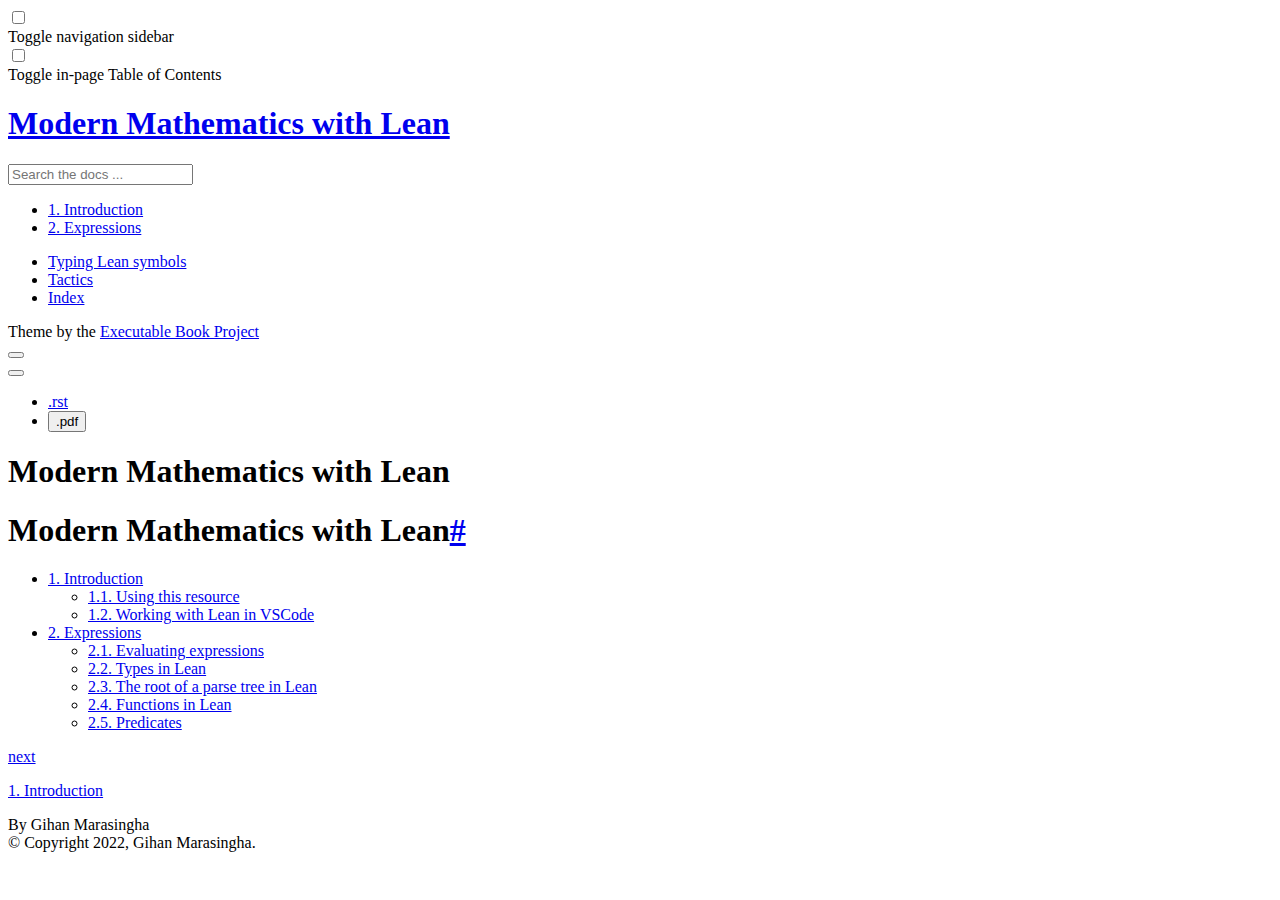
==== html/index.html @ f0a29b48 "Update Sat Dec 31 18:59:36 UTC 2022" ====
<!DOCTYPE html>

<html>
  <head>
    <meta charset="ascii" />
    <meta name="viewport" content="width=device-width, initial-scale=1.0" /><meta name="generator" content="Docutils 0.17.1: http://docutils.sourceforge.net/" />

    <title>Modern Mathematics with Lean &#8212; Modern Mathematics with Lean</title>
    
  <!-- Loaded before other Sphinx assets -->
  <link href="_static/styles/theme.css?digest=1999514e3f237ded88cf" rel="stylesheet">
<link href="_static/styles/pydata-sphinx-theme.css?digest=1999514e3f237ded88cf" rel="stylesheet">

    
  <link rel="stylesheet"
    href="_static/vendor/fontawesome/5.13.0/css/all.min.css">
  <link rel="preload" as="font" type="font/woff2" crossorigin
    href="_static/vendor/fontawesome/5.13.0/webfonts/fa-solid-900.woff2">
  <link rel="preload" as="font" type="font/woff2" crossorigin
    href="_static/vendor/fontawesome/5.13.0/webfonts/fa-brands-400.woff2">

    <link rel="stylesheet" type="text/css" href="_static/pygments.css" />
    <link rel="stylesheet" href="_static/styles/sphinx-book-theme.css?digest=5115cc725059bd94278eecd172e13a965bf8f5a9" type="text/css" />
    <link rel="stylesheet" type="text/css" href="_static/togglebutton.css" />
    <link rel="stylesheet" type="text/css" href="_static/proof.css" />
    <link rel="stylesheet" type="text/css" href="_static/css/custom.css" />
    <link rel="stylesheet" type="text/css" href="_static/css/proof.css" />
    <link rel="stylesheet" type="text/css" href="_static/design-style.4045f2051d55cab465a707391d5b2007.min.css" />
    
  <!-- Pre-loaded scripts that we'll load fully later -->
  <link rel="preload" as="script" href="_static/scripts/pydata-sphinx-theme.js?digest=1999514e3f237ded88cf">

    <script data-url_root="./" id="documentation_options" src="_static/documentation_options.js"></script>
    <script src="_static/jquery.js"></script>
    <script src="_static/underscore.js"></script>
    <script src="_static/doctools.js"></script>
    <script src="_static/proof.js"></script>
    <script>let toggleHintShow = 'Click to show';</script>
    <script>let toggleHintHide = 'Click to hide';</script>
    <script>let toggleOpenOnPrint = 'true';</script>
    <script src="_static/togglebutton.js"></script>
    <script src="_static/scripts/sphinx-book-theme.js?digest=9c920249402e914e316237a7dbc6769907cce411"></script>
    <script src="_static/design-tabs.js"></script>
    <script>var togglebuttonSelector = '.toggle, .admonition.dropdown';</script>
    <link rel="shortcut icon" href="_static/favicon.ico"/>
    <link rel="index" title="Index" href="genindex.html" />
    <link rel="search" title="Search" href="search.html" />
    <link rel="next" title="1. Introduction" href="01_Introduction.html" />
    <meta name="viewport" content="width=device-width, initial-scale=1" />
    <meta name="docsearch:language" content="None">
    

    <!-- Google Analytics -->
    
  </head>
  <body data-spy="scroll" data-target="#bd-toc-nav" data-offset="60">
<!-- Checkboxes to toggle the left sidebar -->
<input type="checkbox" class="sidebar-toggle" name="__navigation" id="__navigation" aria-label="Toggle navigation sidebar">
<label class="overlay overlay-navbar" for="__navigation">
    <div class="visually-hidden">Toggle navigation sidebar</div>
</label>
<!-- Checkboxes to toggle the in-page toc -->
<input type="checkbox" class="sidebar-toggle" name="__page-toc" id="__page-toc" aria-label="Toggle in-page Table of Contents">
<label class="overlay overlay-pagetoc" for="__page-toc">
    <div class="visually-hidden">Toggle in-page Table of Contents</div>
</label>
<!-- Headers at the top -->
<div class="announcement header-item noprint"></div>
<div class="header header-item noprint"></div>

    
    <div class="container-fluid" id="banner"></div>

    

    <div class="container-xl">
      <div class="row">
          
<!-- Sidebar -->
<div class="bd-sidebar noprint" id="site-navigation">
    <div class="bd-sidebar__content">
        <div class="bd-sidebar__top"><div class="navbar-brand-box">
    <a class="navbar-brand text-wrap" href="#">
      
      
      
      <h1 class="site-logo" id="site-title">Modern Mathematics with Lean</h1>
      
    </a>
</div><form class="bd-search d-flex align-items-center" action="search.html" method="get">
  <i class="icon fas fa-search"></i>
  <input type="search" class="form-control" name="q" id="search-input" placeholder="Search the docs ..." aria-label="Search the docs ..." autocomplete="off" >
</form><nav class="bd-links" id="bd-docs-nav" aria-label="Main">
    <div class="bd-toc-item active">
        <ul class="nav bd-sidenav">
 <li class="toctree-l1">
  <a class="reference internal" href="01_Introduction.html">
   1. Introduction
  </a>
 </li>
 <li class="toctree-l1">
  <a class="reference internal" href="02_Expressions.html">
   2. Expressions
  </a>
 </li>
</ul>
<ul class="nav bd-sidenav">
 <li class="toctree-l1">
  <a class="reference internal" href="typing_lean_symbols.html">
   Typing Lean symbols
  </a>
 </li>
 <li class="toctree-l1">
  <a class="reference internal" href="tactics.html">
   Tactics
  </a>
 </li>
 <li class="toctree-l1">
  <a class="reference internal" href="genindex.html">
   Index
  </a>
 </li>
</ul>

    </div>
</nav></div>
        <div class="bd-sidebar__bottom">
             <!-- To handle the deprecated key -->
            
            <div class="navbar_extra_footer">
            Theme by the <a href="https://ebp.jupyterbook.org">Executable Book Project</a>
            </div>
            
        </div>
    </div>
    <div id="rtd-footer-container"></div>
</div>


          


          
<!-- A tiny helper pixel to detect if we've scrolled -->
<div class="sbt-scroll-pixel-helper"></div>
<!-- Main content -->
<div class="col py-0 content-container">
    
    <div class="header-article row sticky-top noprint">
        



<div class="col py-1 d-flex header-article-main">
    <div class="header-article__left">
        
        <label for="__navigation"
  class="headerbtn"
  data-toggle="tooltip"
data-placement="right"
title="Toggle navigation"
>
  

<span class="headerbtn__icon-container">
  <i class="fas fa-bars"></i>
  </span>

</label>

        
    </div>
    <div class="header-article__right">
<button onclick="toggleFullScreen()"
  class="headerbtn"
  data-toggle="tooltip"
data-placement="bottom"
title="Fullscreen mode"
>
  

<span class="headerbtn__icon-container">
  <i class="fas fa-expand"></i>
  </span>

</button>

<div class="menu-dropdown menu-dropdown-download-buttons">
  <button class="headerbtn menu-dropdown__trigger"
      aria-label="Download this page">
      <i class="fas fa-download"></i>
  </button>
  <div class="menu-dropdown__content">
    <ul>
      <li>
        <a href="_sources/index.rst.txt"
   class="headerbtn"
   data-toggle="tooltip"
data-placement="left"
title="Download source file"
>
  

<span class="headerbtn__icon-container">
  <i class="fas fa-file"></i>
  </span>
<span class="headerbtn__text-container">.rst</span>
</a>

      </li>
      
      <li>
        
<button onclick="printPdf(this)"
  class="headerbtn"
  data-toggle="tooltip"
data-placement="left"
title="Print to PDF"
>
  

<span class="headerbtn__icon-container">
  <i class="fas fa-file-pdf"></i>
  </span>
<span class="headerbtn__text-container">.pdf</span>
</button>

      </li>
      
    </ul>
  </div>
</div>

    </div>
</div>

<!-- Table of contents -->
<div class="col-md-3 bd-toc show noprint">
</div>
    </div>
    <div class="article row">
        <div class="col pl-md-3 pl-lg-5 content-container">
            <!-- Table of contents that is only displayed when printing the page -->
            <div id="jb-print-docs-body" class="onlyprint">
                <h1>Modern Mathematics with Lean</h1>
                <!-- Table of contents -->
                <div id="print-main-content">
                    <div id="jb-print-toc">
                        
                    </div>
                </div>
            </div>
            <main id="main-content" role="main">
                
              <div>
                
  <section id="modern-mathematics-with-lean">
<h1>Modern Mathematics with Lean<a class="headerlink" href="#modern-mathematics-with-lean" title="Permalink to this headline">#</a></h1>
<div class="toctree-wrapper compound">
<ul>
<li class="toctree-l1"><a class="reference internal" href="01_Introduction.html">1. Introduction</a><ul>
<li class="toctree-l2"><a class="reference internal" href="01_Introduction.html#using-this-resource">1.1. Using this resource</a></li>
<li class="toctree-l2"><a class="reference internal" href="01_Introduction.html#working-with-lean-in-vscode">1.2. Working with Lean in VSCode</a></li>
</ul>
</li>
<li class="toctree-l1"><a class="reference internal" href="02_Expressions.html">2. Expressions</a><ul>
<li class="toctree-l2"><a class="reference internal" href="02_Expressions.html#evaluating-expressions">2.1. Evaluating expressions</a></li>
<li class="toctree-l2"><a class="reference internal" href="02_Expressions.html#types-in-lean">2.2. Types in Lean</a></li>
<li class="toctree-l2"><a class="reference internal" href="02_Expressions.html#the-root-of-a-parse-tree-in-lean">2.3. The root of a parse tree in Lean</a></li>
<li class="toctree-l2"><a class="reference internal" href="02_Expressions.html#functions-in-lean">2.4. Functions in Lean</a></li>
<li class="toctree-l2"><a class="reference internal" href="02_Expressions.html#predicates">2.5. Predicates</a></li>
</ul>
</li>
</ul>
</div>
<div class="toctree-wrapper compound">
</div>
</section>


              </div>
              
            </main>
            <footer class="footer-article noprint">
                
    <!-- Previous / next buttons -->
<div class='prev-next-area'>
    <a class='right-next' id="next-link" href="01_Introduction.html" title="next page">
    <div class="prev-next-info">
        <p class="prev-next-subtitle">next</p>
        <p class="prev-next-title"><span class="section-number">1. </span>Introduction</p>
    </div>
    <i class="fas fa-angle-right"></i>
    </a>
</div>
            </footer>
        </div>
    </div>
    <div class="footer-content row">
        <footer class="col footer"><p>
  
    By Gihan Marasingha<br/>
  
      &copy; Copyright 2022, Gihan Marasingha.<br/>
</p>
        </footer>
    </div>
    
</div>


      </div>
    </div>
  
  <!-- Scripts loaded after <body> so the DOM is not blocked -->
  <script src="_static/scripts/pydata-sphinx-theme.js?digest=1999514e3f237ded88cf"></script>


  </body>
</html>
---- html/_static/pygments.css ----
pre { line-height: 125%; }
td.linenos .normal { color: inherit; background-color: transparent; padding-left: 5px; padding-right: 5px; }
span.linenos { color: inherit; background-color: transparent; padding-left: 5px; padding-right: 5px; }
td.linenos .special { color: #000000; background-color: #ffffc0; padding-left: 5px; padding-right: 5px; }
span.linenos.special { color: #000000; background-color: #ffffc0; padding-left: 5px; padding-right: 5px; }
.highlight .hll { background-color: #ffffcc }
.highlight { background: #f8f8f8; }
.highlight .c { color: #3D7B7B; font-style: italic } /* Comment */
.highlight .err { border: 1px solid #FF0000 } /* Error */
.highlight .k { color: #008000; font-weight: bold } /* Keyword */
.highlight .o { color: #666666 } /* Operator */
.highlight .ch { color: #3D7B7B; font-style: italic } /* Comment.Hashbang */
.highlight .cm { color: #3D7B7B; font-style: italic } /* Comment.Multiline */
.highlight .cp { color: #9C6500 } /* Comment.Preproc */
.highlight .cpf { color: #3D7B7B; font-style: italic } /* Comment.PreprocFile */
.highlight .c1 { color: #3D7B7B; font-style: italic } /* Comment.Single */
.highlight .cs { color: #3D7B7B; font-style: italic } /* Comment.Special */
.highlight .gd { color: #A00000 } /* Generic.Deleted */
.highlight .ge { font-style: italic } /* Generic.Emph */
.highlight .gr { color: #E40000 } /* Generic.Error */
.highlight .gh { color: #000080; font-weight: bold } /* Generic.Heading */
.highlight .gi { color: #008400 } /* Generic.Inserted */
.highlight .go { color: #717171 } /* Generic.Output */
.highlight .gp { color: #000080; font-weight: bold } /* Generic.Prompt */
.highlight .gs { font-weight: bold } /* Generic.Strong */
.highlight .gu { color: #800080; font-weight: bold } /* Generic.Subheading */
.highlight .gt { color: #0044DD } /* Generic.Traceback */
.highlight .kc { color: #008000; font-weight: bold } /* Keyword.Constant */
.highlight .kd { color: #008000; font-weight: bold } /* Keyword.Declaration */
.highlight .kn { color: #008000; font-weight: bold } /* Keyword.Namespace */
.highlight .kp { color: #008000 } /* Keyword.Pseudo */
.highlight .kr { color: #008000; font-weight: bold } /* Keyword.Reserved */
.highlight .kt { color: #B00040 } /* Keyword.Type */
.highlight .m { color: #666666 } /* Literal.Number */
.highlight .s { color: #BA2121 } /* Literal.String */
.highlight .na { color: #687822 } /* Name.Attribute */
.highlight .nb { color: #008000 } /* Name.Builtin */
.highlight .nc { color: #0000FF; font-weight: bold } /* Name.Class */
.highlight .no { color: #880000 } /* Name.Constant */
.highlight .nd { color: #AA22FF } /* Name.Decorator */
.highlight .ni { color: #717171; font-weight: bold } /* Name.Entity */
.highlight .ne { color: #CB3F38; font-weight: bold } /* Name.Exception */
.highlight .nf { color: #0000FF } /* Name.Function */
.highlight .nl { color: #767600 } /* Name.Label */
.highlight .nn { color: #0000FF; font-weight: bold } /* Name.Namespace */
.highlight .nt { color: #008000; font-weight: bold } /* Name.Tag */
.highlight .nv { color: #19177C } /* Name.Variable */
.highlight .ow { color: #AA22FF; font-weight: bold } /* Operator.Word */
.highlight .w { color: #bbbbbb } /* Text.Whitespace */
.highlight .mb { color: #666666 } /* Literal.Number.Bin */
.highlight .mf { color: #666666 } /* Literal.Number.Float */
.highlight .mh { color: #666666 } /* Literal.Number.Hex */
.highlight .mi { color: #666666 } /* Literal.Number.Integer */
.highlight .mo { color: #666666 } /* Literal.Number.Oct */
.highlight .sa { color: #BA2121 } /* Literal.String.Affix */
.highlight .sb { color: #BA2121 } /* Literal.String.Backtick */
.highlight .sc { color: #BA2121 } /* Literal.String.Char */
.highlight .dl { color: #BA2121 } /* Literal.String.Delimiter */
.highlight .sd { color: #BA2121; font-style: italic } /* Literal.String.Doc */
.highlight .s2 { color: #BA2121 } /* Literal.String.Double */
.highlight .se { color: #AA5D1F; font-weight: bold } /* Literal.String.Escape */
.highlight .sh { color: #BA2121 } /* Literal.String.Heredoc */
.highlight .si { color: #A45A77; font-weight: bold } /* Literal.String.Interpol */
.highlight .sx { color: #008000 } /* Literal.String.Other */
.highlight .sr { color: #A45A77 } /* Literal.String.Regex */
.highlight .s1 { color: #BA2121 } /* Literal.String.Single */
.highlight .ss { color: #19177C } /* Literal.String.Symbol */
.highlight .bp { color: #008000 } /* Name.Builtin.Pseudo */
.highlight .fm { color: #0000FF } /* Name.Function.Magic */
.highlight .vc { color: #19177C } /* Name.Variable.Class */
.highlight .vg { color: #19177C } /* Name.Variable.Global */
.highlight .vi { color: #19177C } /* Name.Variable.Instance */
.highlight .vm { color: #19177C } /* Name.Variable.Magic */
.highlight .il { color: #666666 } /* Literal.Number.Integer.Long */
---- html/_static/css/proof.css ----
.proof {
    margin-top: 1em;
    margin-bottom: 1em;
  }
  
  /* Titles */
  .proof .proof-title {
    background-color: #9fb1b4;
    border: 1px solid #86989b;
    border-top-left-radius: 5px;
    border-top-right-radius: 5px;
    color: white;
    padding: 0.5em;
    }
  
  /* Content */
  .proof-content {
    border: 1px solid #9fb1b4;
    background-color: #F5F7F9;
    border-bottom-left-radius: 5px;
    border-bottom-right-radius: 5px;
    padding: 1em;
  }

  .proof-content > :last-child {
    margin-bottom: 0px;
  }
  
  /* Toggle proof */
  .proof-type-proof > .proof-title {
      display: block;
      clear: both;
  }


  
  /*
  .proof-type-proof > .proof-title:after {
      content: " â–¼";
  }
  
  .proof-type-proof > .proof-title.open:after {
      content: " â–²";
  } */
---- html/_static/design-style.4045f2051d55cab465a707391d5b2007.min.css ----
.sd-bg-primary{background-color:var(--sd-color-primary) !important}.sd-bg-text-primary{color:var(--sd-color-primary-text) !important}button.sd-bg-primary:focus,button.sd-bg-primary:hover{background-color:var(--sd-color-primary-highlight) !important}a.sd-bg-primary:focus,a.sd-bg-primary:hover{background-color:var(--sd-color-primary-highlight) !important}.sd-bg-secondary{background-color:var(--sd-color-secondary) !important}.sd-bg-text-secondary{color:var(--sd-color-secondary-text) !important}button.sd-bg-secondary:focus,button.sd-bg-secondary:hover{background-color:var(--sd-color-secondary-highlight) !important}a.sd-bg-secondary:focus,a.sd-bg-secondary:hover{background-color:var(--sd-color-secondary-highlight) !important}.sd-bg-success{background-color:var(--sd-color-success) !important}.sd-bg-text-success{color:var(--sd-color-success-text) !important}button.sd-bg-success:focus,button.sd-bg-success:hover{background-color:var(--sd-color-success-highlight) !important}a.sd-bg-success:focus,a.sd-bg-success:hover{background-color:var(--sd-color-success-highlight) !important}.sd-bg-info{background-color:var(--sd-color-info) !important}.sd-bg-text-info{color:var(--sd-color-info-text) !important}button.sd-bg-info:focus,button.sd-bg-info:hover{background-color:var(--sd-color-info-highlight) !important}a.sd-bg-info:focus,a.sd-bg-info:hover{background-color:var(--sd-color-info-highlight) !important}.sd-bg-warning{background-color:var(--sd-color-warning) !important}.sd-bg-text-warning{color:var(--sd-color-warning-text) !important}button.sd-bg-warning:focus,button.sd-bg-warning:hover{background-color:var(--sd-color-warning-highlight) !important}a.sd-bg-warning:focus,a.sd-bg-warning:hover{background-color:var(--sd-color-warning-highlight) !important}.sd-bg-danger{background-color:var(--sd-color-danger) !important}.sd-bg-text-danger{color:var(--sd-color-danger-text) !important}button.sd-bg-danger:focus,button.sd-bg-danger:hover{background-color:var(--sd-color-danger-highlight) !important}a.sd-bg-danger:focus,a.sd-bg-danger:hover{background-color:var(--sd-color-danger-highlight) !important}.sd-bg-light{background-color:var(--sd-color-light) !important}.sd-bg-text-light{color:var(--sd-color-light-text) !important}button.sd-bg-light:focus,button.sd-bg-light:hover{background-color:var(--sd-color-light-highlight) !important}a.sd-bg-light:focus,a.sd-bg-light:hover{background-color:var(--sd-color-light-highlight) !important}.sd-bg-muted{background-color:var(--sd-color-muted) !important}.sd-bg-text-muted{color:var(--sd-color-muted-text) !important}button.sd-bg-muted:focus,button.sd-bg-muted:hover{background-color:var(--sd-color-muted-highlight) !important}a.sd-bg-muted:focus,a.sd-bg-muted:hover{background-color:var(--sd-color-muted-highlight) !important}.sd-bg-dark{background-color:var(--sd-color-dark) !important}.sd-bg-text-dark{color:var(--sd-color-dark-text) !important}button.sd-bg-dark:focus,button.sd-bg-dark:hover{background-color:var(--sd-color-dark-highlight) !important}a.sd-bg-dark:focus,a.sd-bg-dark:hover{background-color:var(--sd-color-dark-highlight) !important}.sd-bg-black{background-color:var(--sd-color-black) !important}.sd-bg-text-black{color:var(--sd-color-black-text) !important}button.sd-bg-black:focus,button.sd-bg-black:hover{background-color:var(--sd-color-black-highlight) !important}a.sd-bg-black:focus,a.sd-bg-black:hover{background-color:var(--sd-color-black-highlight) !important}.sd-bg-white{background-color:var(--sd-color-white) !important}.sd-bg-text-white{color:var(--sd-color-white-text) !important}button.sd-bg-white:focus,button.sd-bg-white:hover{background-color:var(--sd-color-white-highlight) !important}a.sd-bg-white:focus,a.sd-bg-white:hover{background-color:var(--sd-color-white-highlight) !important}.sd-text-primary,.sd-text-primary>p{color:var(--sd-color-primary) !important}a.sd-text-primary:focus,a.sd-text-primary:hover{color:var(--sd-color-primary-highlight) !important}.sd-text-secondary,.sd-text-secondary>p{color:var(--sd-color-secondary) !important}a.sd-text-secondary:focus,a.sd-text-secondary:hover{color:var(--sd-color-secondary-highlight) !important}.sd-text-success,.sd-text-success>p{color:var(--sd-color-success) !important}a.sd-text-success:focus,a.sd-text-success:hover{color:var(--sd-color-success-highlight) !important}.sd-text-info,.sd-text-info>p{color:var(--sd-color-info) !important}a.sd-text-info:focus,a.sd-text-info:hover{color:var(--sd-color-info-highlight) !important}.sd-text-warning,.sd-text-warning>p{color:var(--sd-color-warning) !important}a.sd-text-warning:focus,a.sd-text-warning:hover{color:var(--sd-color-warning-highlight) !important}.sd-text-danger,.sd-text-danger>p{color:var(--sd-color-danger) !important}a.sd-text-danger:focus,a.sd-text-danger:hover{color:var(--sd-color-danger-highlight) !important}.sd-text-light,.sd-text-light>p{color:var(--sd-color-light) !important}a.sd-text-light:focus,a.sd-text-light:hover{color:var(--sd-color-light-highlight) !important}.sd-text-muted,.sd-text-muted>p{color:var(--sd-color-muted) !important}a.sd-text-muted:focus,a.sd-text-muted:hover{color:var(--sd-color-muted-highlight) !important}.sd-text-dark,.sd-text-dark>p{color:var(--sd-color-dark) !important}a.sd-text-dark:focus,a.sd-text-dark:hover{color:var(--sd-color-dark-highlight) !important}.sd-text-black,.sd-text-black>p{color:var(--sd-color-black) !important}a.sd-text-black:focus,a.sd-text-black:hover{color:var(--sd-color-black-highlight) !important}.sd-text-white,.sd-text-white>p{color:var(--sd-color-white) !important}a.sd-text-white:focus,a.sd-text-white:hover{color:var(--sd-color-white-highlight) !important}.sd-outline-primary{border-color:var(--sd-color-primary) !important;border-style:solid !important;border-width:1px !important}a.sd-outline-primary:focus,a.sd-outline-primary:hover{border-color:var(--sd-color-primary-highlight) !important}.sd-outline-secondary{border-color:var(--sd-color-secondary) !important;border-style:solid !important;border-width:1px !important}a.sd-outline-secondary:focus,a.sd-outline-secondary:hover{border-color:var(--sd-color-secondary-highlight) !important}.sd-outline-success{border-color:var(--sd-color-success) !important;border-style:solid !important;border-width:1px !important}a.sd-outline-success:focus,a.sd-outline-success:hover{border-color:var(--sd-color-success-highlight) !important}.sd-outline-info{border-color:var(--sd-color-info) !important;border-style:solid !important;border-width:1px !important}a.sd-outline-info:focus,a.sd-outline-info:hover{border-color:var(--sd-color-info-highlight) !important}.sd-outline-warning{border-color:var(--sd-color-warning) !important;border-style:solid !important;border-width:1px !important}a.sd-outline-warning:focus,a.sd-outline-warning:hover{border-color:var(--sd-color-warning-highlight) !important}.sd-outline-danger{border-color:var(--sd-color-danger) !important;border-style:solid !important;border-width:1px !important}a.sd-outline-danger:focus,a.sd-outline-danger:hover{border-color:var(--sd-color-danger-highlight) !important}.sd-outline-light{border-color:var(--sd-color-light) !important;border-style:solid !important;border-width:1px !important}a.sd-outline-light:focus,a.sd-outline-light:hover{border-color:var(--sd-color-light-highlight) !important}.sd-outline-muted{border-color:var(--sd-color-muted) !important;border-style:solid !important;border-width:1px !important}a.sd-outline-muted:focus,a.sd-outline-muted:hover{border-color:var(--sd-color-muted-highlight) !important}.sd-outline-dark{border-color:var(--sd-color-dark) !important;border-style:solid !important;border-width:1px !important}a.sd-outline-dark:focus,a.sd-outline-dark:hover{border-color:var(--sd-color-dark-highlight) !important}.sd-outline-black{border-color:var(--sd-color-black) !important;border-style:solid !important;border-width:1px !important}a.sd-outline-black:focus,a.sd-outline-black:hover{border-color:var(--sd-color-black-highlight) !important}.sd-outline-white{border-color:var(--sd-color-white) !important;border-style:solid !important;border-width:1px !important}a.sd-outline-white:focus,a.sd-outline-white:hover{border-color:var(--sd-color-white-highlight) !important}.sd-bg-transparent{background-color:transparent !important}.sd-outline-transparent{border-color:transparent !important}.sd-text-transparent{color:transparent !important}.sd-p-0{padding:0 !important}.sd-pt-0,.sd-py-0{padding-top:0 !important}.sd-pr-0,.sd-px-0{padding-right:0 !important}.sd-pb-0,.sd-py-0{padding-bottom:0 !important}.sd-pl-0,.sd-px-0{padding-left:0 !important}.sd-p-1{padding:.25rem !important}.sd-pt-1,.sd-py-1{padding-top:.25rem !important}.sd-pr-1,.sd-px-1{padding-right:.25rem !important}.sd-pb-1,.sd-py-1{padding-bottom:.25rem !important}.sd-pl-1,.sd-px-1{padding-left:.25rem !important}.sd-p-2{padding:.5rem !important}.sd-pt-2,.sd-py-2{padding-top:.5rem !important}.sd-pr-2,.sd-px-2{padding-right:.5rem !important}.sd-pb-2,.sd-py-2{padding-bottom:.5rem !important}.sd-pl-2,.sd-px-2{padding-left:.5rem !important}.sd-p-3{padding:1rem !important}.sd-pt-3,.sd-py-3{padding-top:1rem !important}.sd-pr-3,.sd-px-3{padding-right:1rem !important}.sd-pb-3,.sd-py-3{padding-bottom:1rem !important}.sd-pl-3,.sd-px-3{padding-left:1rem !important}.sd-p-4{padding:1.5rem !important}.sd-pt-4,.sd-py-4{padding-top:1.5rem !important}.sd-pr-4,.sd-px-4{padding-right:1.5rem !important}.sd-pb-4,.sd-py-4{padding-bottom:1.5rem !important}.sd-pl-4,.sd-px-4{padding-left:1.5rem !important}.sd-p-5{padding:3rem !important}.sd-pt-5,.sd-py-5{padding-top:3rem !important}.sd-pr-5,.sd-px-5{padding-right:3rem !important}.sd-pb-5,.sd-py-5{padding-bottom:3rem !important}.sd-pl-5,.sd-px-5{padding-left:3rem !important}.sd-m-auto{margin:auto !important}.sd-mt-auto,.sd-my-auto{margin-top:auto !important}.sd-mr-auto,.sd-mx-auto{margin-right:auto !important}.sd-mb-auto,.sd-my-auto{margin-bottom:auto !important}.sd-ml-auto,.sd-mx-auto{margin-left:auto !important}.sd-m-0{margin:0 !important}.sd-mt-0,.sd-my-0{margin-top:0 !important}.sd-mr-0,.sd-mx-0{margin-right:0 !important}.sd-mb-0,.sd-my-0{margin-bottom:0 !important}.sd-ml-0,.sd-mx-0{margin-left:0 !important}.sd-m-1{margin:.25rem !important}.sd-mt-1,.sd-my-1{margin-top:.25rem !important}.sd-mr-1,.sd-mx-1{margin-right:.25rem !important}.sd-mb-1,.sd-my-1{margin-bottom:.25rem !important}.sd-ml-1,.sd-mx-1{margin-left:.25rem !important}.sd-m-2{margin:.5rem !important}.sd-mt-2,.sd-my-2{margin-top:.5rem !important}.sd-mr-2,.sd-mx-2{margin-right:.5rem !important}.sd-mb-2,.sd-my-2{margin-bottom:.5rem !important}.sd-ml-2,.sd-mx-2{margin-left:.5rem !important}.sd-m-3{margin:1rem !important}.sd-mt-3,.sd-my-3{margin-top:1rem !important}.sd-mr-3,.sd-mx-3{margin-right:1rem !important}.sd-mb-3,.sd-my-3{margin-bottom:1rem !important}.sd-ml-3,.sd-mx-3{margin-left:1rem !important}.sd-m-4{margin:1.5rem !important}.sd-mt-4,.sd-my-4{margin-top:1.5rem !important}.sd-mr-4,.sd-mx-4{margin-right:1.5rem !important}.sd-mb-4,.sd-my-4{margin-bottom:1.5rem !important}.sd-ml-4,.sd-mx-4{margin-left:1.5rem !important}.sd-m-5{margin:3rem !important}.sd-mt-5,.sd-my-5{margin-top:3rem !important}.sd-mr-5,.sd-mx-5{margin-right:3rem !important}.sd-mb-5,.sd-my-5{margin-bottom:3rem !important}.sd-ml-5,.sd-mx-5{margin-left:3rem !important}.sd-w-25{width:25% !important}.sd-w-50{width:50% !important}.sd-w-75{width:75% !important}.sd-w-100{width:100% !important}.sd-w-auto{width:auto !important}.sd-h-25{height:25% !important}.sd-h-50{height:50% !important}.sd-h-75{height:75% !important}.sd-h-100{height:100% !important}.sd-h-auto{height:auto !important}.sd-d-none{display:none !important}.sd-d-inline{display:inline !important}.sd-d-inline-block{display:inline-block !important}.sd-d-block{display:block !important}.sd-d-grid{display:grid !important}.sd-d-flex-row{display:-ms-flexbox !important;display:flex !important;flex-direction:row !important}.sd-d-flex-column{display:-ms-flexbox !important;display:flex !important;flex-direction:column !important}.sd-d-inline-flex{display:-ms-inline-flexbox !important;display:inline-flex !important}@media(min-width: 576px){.sd-d-sm-none{display:none !important}.sd-d-sm-inline{display:inline !important}.sd-d-sm-inline-block{display:inline-block !important}.sd-d-sm-block{display:block !important}.sd-d-sm-grid{display:grid !important}.sd-d-sm-flex{display:-ms-flexbox !important;display:flex !important}.sd-d-sm-inline-flex{display:-ms-inline-flexbox !important;display:inline-flex !important}}@media(min-width: 768px){.sd-d-md-none{display:none !important}.sd-d-md-inline{display:inline !important}.sd-d-md-inline-block{display:inline-block !important}.sd-d-md-block{display:block !important}.sd-d-md-grid{display:grid !important}.sd-d-md-flex{display:-ms-flexbox !important;display:flex !important}.sd-d-md-inline-flex{display:-ms-inline-flexbox !important;display:inline-flex !important}}@media(min-width: 992px){.sd-d-lg-none{display:none !important}.sd-d-lg-inline{display:inline !important}.sd-d-lg-inline-block{display:inline-block !important}.sd-d-lg-block{display:block !important}.sd-d-lg-grid{display:grid !important}.sd-d-lg-flex{display:-ms-flexbox !important;display:flex !important}.sd-d-lg-inline-flex{display:-ms-inline-flexbox !important;display:inline-flex !important}}@media(min-width: 1200px){.sd-d-xl-none{display:none !important}.sd-d-xl-inline{display:inline !important}.sd-d-xl-inline-block{display:inline-block !important}.sd-d-xl-block{display:block !important}.sd-d-xl-grid{display:grid !important}.sd-d-xl-flex{display:-ms-flexbox !important;display:flex !important}.sd-d-xl-inline-flex{display:-ms-inline-flexbox !important;display:inline-flex !important}}.sd-align-major-start{justify-content:flex-start !important}.sd-align-major-end{justify-content:flex-end !important}.sd-align-major-center{justify-content:center !important}.sd-align-major-justify{justify-content:space-between !important}.sd-align-major-spaced{justify-content:space-evenly !important}.sd-align-minor-start{align-items:flex-start !important}.sd-align-minor-end{align-items:flex-end !important}.sd-align-minor-center{align-items:center !important}.sd-align-minor-stretch{align-items:stretch !important}.sd-text-justify{text-align:justify !important}.sd-text-left{text-align:left !important}.sd-text-right{text-align:right !important}.sd-text-center{text-align:center !important}.sd-font-weight-light{font-weight:300 !important}.sd-font-weight-lighter{font-weight:lighter !important}.sd-font-weight-normal{font-weight:400 !important}.sd-font-weight-bold{font-weight:700 !important}.sd-font-weight-bolder{font-weight:bolder !important}.sd-font-italic{font-style:italic !important}.sd-text-decoration-none{text-decoration:none !important}.sd-text-lowercase{text-transform:lowercase !important}.sd-text-uppercase{text-transform:uppercase !important}.sd-text-capitalize{text-transform:capitalize !important}.sd-text-wrap{white-space:normal !important}.sd-text-nowrap{white-space:nowrap !important}.sd-text-truncate{overflow:hidden;text-overflow:ellipsis;white-space:nowrap}.sd-fs-1,.sd-fs-1>p{font-size:calc(1.375rem + 1.5vw) !important;line-height:unset !important}.sd-fs-2,.sd-fs-2>p{font-size:calc(1.325rem + 0.9vw) !important;line-height:unset !important}.sd-fs-3,.sd-fs-3>p{font-size:calc(1.3rem + 0.6vw) !important;line-height:unset !important}.sd-fs-4,.sd-fs-4>p{font-size:calc(1.275rem + 0.3vw) !important;line-height:unset !important}.sd-fs-5,.sd-fs-5>p{font-size:1.25rem !important;line-height:unset !important}.sd-fs-6,.sd-fs-6>p{font-size:1rem !important;line-height:unset !important}.sd-border-0{border:0 solid !important}.sd-border-top-0{border-top:0 solid !important}.sd-border-bottom-0{border-bottom:0 solid !important}.sd-border-right-0{border-right:0 solid !important}.sd-border-left-0{border-left:0 solid !important}.sd-border-1{border:1px solid !important}.sd-border-top-1{border-top:1px solid !important}.sd-border-bottom-1{border-bottom:1px solid !important}.sd-border-right-1{border-right:1px solid !important}.sd-border-left-1{border-left:1px solid !important}.sd-border-2{border:2px solid !important}.sd-border-top-2{border-top:2px solid !important}.sd-border-bottom-2{border-bottom:2px solid !important}.sd-border-right-2{border-right:2px solid !important}.sd-border-left-2{border-left:2px solid !important}.sd-border-3{border:3px solid !important}.sd-border-top-3{border-top:3px solid !important}.sd-border-bottom-3{border-bottom:3px solid !important}.sd-border-right-3{border-right:3px solid !important}.sd-border-left-3{border-left:3px solid !important}.sd-border-4{border:4px solid !important}.sd-border-top-4{border-top:4px solid !important}.sd-border-bottom-4{border-bottom:4px solid !important}.sd-border-right-4{border-right:4px solid !important}.sd-border-left-4{border-left:4px solid !important}.sd-border-5{border:5px solid !important}.sd-border-top-5{border-top:5px solid !important}.sd-border-bottom-5{border-bottom:5px solid !important}.sd-border-right-5{border-right:5px solid !important}.sd-border-left-5{border-left:5px solid !important}.sd-rounded-0{border-radius:0 !important}.sd-rounded-1{border-radius:.2rem !important}.sd-rounded-2{border-radius:.3rem !important}.sd-rounded-3{border-radius:.5rem !important}.sd-rounded-pill{border-radius:50rem !important}.sd-rounded-circle{border-radius:50% !important}.shadow-none{box-shadow:none !important}.sd-shadow-sm{box-shadow:0 .125rem .25rem var(--sd-color-shadow) !important}.sd-shadow-md{box-shadow:0 .5rem 1rem var(--sd-color-shadow) !important}.sd-shadow-lg{box-shadow:0 1rem 3rem var(--sd-color-shadow) !important}@keyframes sd-slide-from-left{0%{transform:translateX(-100%)}100%{transform:translateX(0)}}@keyframes sd-slide-from-right{0%{transform:translateX(200%)}100%{transform:translateX(0)}}@keyframes sd-grow100{0%{transform:scale(0);opacity:.5}100%{transform:scale(1);opacity:1}}@keyframes sd-grow50{0%{transform:scale(0.5);opacity:.5}100%{transform:scale(1);opacity:1}}@keyframes sd-grow50-rot20{0%{transform:scale(0.5) rotateZ(-20deg);opacity:.5}75%{transform:scale(1) rotateZ(5deg);opacity:1}95%{transform:scale(1) rotateZ(-1deg);opacity:1}100%{transform:scale(1) rotateZ(0);opacity:1}}.sd-animate-slide-from-left{animation:1s ease-out 0s 1 normal none running sd-slide-from-left}.sd-animate-slide-from-right{animation:1s ease-out 0s 1 normal none running sd-slide-from-right}.sd-animate-grow100{animation:1s ease-out 0s 1 normal none running sd-grow100}.sd-animate-grow50{animation:1s ease-out 0s 1 normal none running sd-grow50}.sd-animate-grow50-rot20{animation:1s ease-out 0s 1 normal none running sd-grow50-rot20}.sd-badge{display:inline-block;padding:.35em .65em;font-size:.75em;font-weight:700;line-height:1;text-align:center;white-space:nowrap;vertical-align:baseline;border-radius:.25rem}.sd-badge:empty{display:none}a.sd-badge{text-decoration:none}.sd-btn .sd-badge{position:relative;top:-1px}.sd-btn{background-color:transparent;border:1px solid transparent;border-radius:.25rem;cursor:pointer;display:inline-block;font-weight:400;font-size:1rem;line-height:1.5;padding:.375rem .75rem;text-align:center;text-decoration:none;transition:color .15s ease-in-out,background-color .15s ease-in-out,border-color .15s ease-in-out,box-shadow .15s ease-in-out;vertical-align:middle;user-select:none;-moz-user-select:none;-ms-user-select:none;-webkit-user-select:none}.sd-btn:hover{text-decoration:none}@media(prefers-reduced-motion: reduce){.sd-btn{transition:none}}.sd-btn-primary,.sd-btn-outline-primary:hover,.sd-btn-outline-primary:focus{color:var(--sd-color-primary-text) !important;background-color:var(--sd-color-primary) !important;border-color:var(--sd-color-primary) !important;border-width:1px !important;border-style:solid !important}.sd-btn-primary:hover,.sd-btn-primary:focus{color:var(--sd-color-primary-text) !important;background-color:var(--sd-color-primary-highlight) !important;border-color:var(--sd-color-primary-highlight) !important;border-width:1px !important;border-style:solid !important}.sd-btn-outline-primary{color:var(--sd-color-primary) !important;border-color:var(--sd-color-primary) !important;border-width:1px !important;border-style:solid !important}.sd-btn-secondary,.sd-btn-outline-secondary:hover,.sd-btn-outline-secondary:focus{color:var(--sd-color-secondary-text) !important;background-color:var(--sd-color-secondary) !important;border-color:var(--sd-color-secondary) !important;border-width:1px !important;border-style:solid !important}.sd-btn-secondary:hover,.sd-btn-secondary:focus{color:var(--sd-color-secondary-text) !important;background-color:var(--sd-color-secondary-highlight) !important;border-color:var(--sd-color-secondary-highlight) !important;border-width:1px !important;border-style:solid !important}.sd-btn-outline-secondary{color:var(--sd-color-secondary) !important;border-color:var(--sd-color-secondary) !important;border-width:1px !important;border-style:solid !important}.sd-btn-success,.sd-btn-outline-success:hover,.sd-btn-outline-success:focus{color:var(--sd-color-success-text) !important;background-color:var(--sd-color-success) !important;border-color:var(--sd-color-success) !important;border-width:1px !important;border-style:solid !important}.sd-btn-success:hover,.sd-btn-success:focus{color:var(--sd-color-success-text) !important;background-color:var(--sd-color-success-highlight) !important;border-color:var(--sd-color-success-highlight) !important;border-width:1px !important;border-style:solid !important}.sd-btn-outline-success{color:var(--sd-color-success) !important;border-color:var(--sd-color-success) !important;border-width:1px !important;border-style:solid !important}.sd-btn-info,.sd-btn-outline-info:hover,.sd-btn-outline-info:focus{color:var(--sd-color-info-text) !important;background-color:var(--sd-color-info) !important;border-color:var(--sd-color-info) !important;border-width:1px !important;border-style:solid !important}.sd-btn-info:hover,.sd-btn-info:focus{color:var(--sd-color-info-text) !important;background-color:var(--sd-color-info-highlight) !important;border-color:var(--sd-color-info-highlight) !important;border-width:1px !important;border-style:solid !important}.sd-btn-outline-info{color:var(--sd-color-info) !important;border-color:var(--sd-color-info) !important;border-width:1px !important;border-style:solid !important}.sd-btn-warning,.sd-btn-outline-warning:hover,.sd-btn-outline-warning:focus{color:var(--sd-color-warning-text) !important;background-color:var(--sd-color-warning) !important;border-color:var(--sd-color-warning) !important;border-width:1px !important;border-style:solid !important}.sd-btn-warning:hover,.sd-btn-warning:focus{color:var(--sd-color-warning-text) !important;background-color:var(--sd-color-warning-highlight) !important;border-color:var(--sd-color-warning-highlight) !important;border-width:1px !important;border-style:solid !important}.sd-btn-outline-warning{color:var(--sd-color-warning) !important;border-color:var(--sd-color-warning) !important;border-width:1px !important;border-style:solid !important}.sd-btn-danger,.sd-btn-outline-danger:hover,.sd-btn-outline-danger:focus{color:var(--sd-color-danger-text) !important;background-color:var(--sd-color-danger) !important;border-color:var(--sd-color-danger) !important;border-width:1px !important;border-style:solid !important}.sd-btn-danger:hover,.sd-btn-danger:focus{color:var(--sd-color-danger-text) !important;background-color:var(--sd-color-danger-highlight) !important;border-color:var(--sd-color-danger-highlight) !important;border-width:1px !important;border-style:solid !important}.sd-btn-outline-danger{color:var(--sd-color-danger) !important;border-color:var(--sd-color-danger) !important;border-width:1px !important;border-style:solid !important}.sd-btn-light,.sd-btn-outline-light:hover,.sd-btn-outline-light:focus{color:var(--sd-color-light-text) !important;background-color:var(--sd-color-light) !important;border-color:var(--sd-color-light) !important;border-width:1px !important;border-style:solid !important}.sd-btn-light:hover,.sd-btn-light:focus{color:var(--sd-color-light-text) !important;background-color:var(--sd-color-light-highlight) !important;border-color:var(--sd-color-light-highlight) !important;border-width:1px !important;border-style:solid !important}.sd-btn-outline-light{color:var(--sd-color-light) !important;border-color:var(--sd-color-light) !important;border-width:1px !important;border-style:solid !important}.sd-btn-muted,.sd-btn-outline-muted:hover,.sd-btn-outline-muted:focus{color:var(--sd-color-muted-text) !important;background-color:var(--sd-color-muted) !important;border-color:var(--sd-color-muted) !important;border-width:1px !important;border-style:solid !important}.sd-btn-muted:hover,.sd-btn-muted:focus{color:var(--sd-color-muted-text) !important;background-color:var(--sd-color-muted-highlight) !important;border-color:var(--sd-color-muted-highlight) !important;border-width:1px !important;border-style:solid !important}.sd-btn-outline-muted{color:var(--sd-color-muted) !important;border-color:var(--sd-color-muted) !important;border-width:1px !important;border-style:solid !important}.sd-btn-dark,.sd-btn-outline-dark:hover,.sd-btn-outline-dark:focus{color:var(--sd-color-dark-text) !important;background-color:var(--sd-color-dark) !important;border-color:var(--sd-color-dark) !important;border-width:1px !important;border-style:solid !important}.sd-btn-dark:hover,.sd-btn-dark:focus{color:var(--sd-color-dark-text) !important;background-color:var(--sd-color-dark-highlight) !important;border-color:var(--sd-color-dark-highlight) !important;border-width:1px !important;border-style:solid !important}.sd-btn-outline-dark{color:var(--sd-color-dark) !important;border-color:var(--sd-color-dark) !important;border-width:1px !important;border-style:solid !important}.sd-btn-black,.sd-btn-outline-black:hover,.sd-btn-outline-black:focus{color:var(--sd-color-black-text) !important;background-color:var(--sd-color-black) !important;border-color:var(--sd-color-black) !important;border-width:1px !important;border-style:solid !important}.sd-btn-black:hover,.sd-btn-black:focus{color:var(--sd-color-black-text) !important;background-color:var(--sd-color-black-highlight) !important;border-color:var(--sd-color-black-highlight) !important;border-width:1px !important;border-style:solid !important}.sd-btn-outline-black{color:var(--sd-color-black) !important;border-color:var(--sd-color-black) !important;border-width:1px !important;border-style:solid !important}.sd-btn-white,.sd-btn-outline-white:hover,.sd-btn-outline-white:focus{color:var(--sd-color-white-text) !important;background-color:var(--sd-color-white) !important;border-color:var(--sd-color-white) !important;border-width:1px !important;border-style:solid !important}.sd-btn-white:hover,.sd-btn-white:focus{color:var(--sd-color-white-text) !important;background-color:var(--sd-color-white-highlight) !important;border-color:var(--sd-color-white-highlight) !important;border-width:1px !important;border-style:solid !important}.sd-btn-outline-white{color:var(--sd-color-white) !important;border-color:var(--sd-color-white) !important;border-width:1px !important;border-style:solid !important}.sd-stretched-link::after{position:absolute;top:0;right:0;bottom:0;left:0;z-index:1;content:""}.sd-hide-link-text{font-size:0}.sd-octicon,.sd-material-icon{display:inline-block;fill:currentColor;vertical-align:middle}.sd-avatar-xs{border-radius:50%;object-fit:cover;object-position:center;width:1rem;height:1rem}.sd-avatar-sm{border-radius:50%;object-fit:cover;object-position:center;width:3rem;height:3rem}.sd-avatar-md{border-radius:50%;object-fit:cover;object-position:center;width:5rem;height:5rem}.sd-avatar-lg{border-radius:50%;object-fit:cover;object-position:center;width:7rem;height:7rem}.sd-avatar-xl{border-radius:50%;object-fit:cover;object-position:center;width:10rem;height:10rem}.sd-avatar-inherit{border-radius:50%;object-fit:cover;object-position:center;width:inherit;height:inherit}.sd-avatar-initial{border-radius:50%;object-fit:cover;object-position:center;width:initial;height:initial}.sd-card{background-clip:border-box;background-color:var(--sd-color-card-background);border:1px solid var(--sd-color-card-border);border-radius:.25rem;color:var(--sd-color-card-text);display:-ms-flexbox;display:flex;-ms-flex-direction:column;flex-direction:column;min-width:0;position:relative;word-wrap:break-word}.sd-card>hr{margin-left:0;margin-right:0}.sd-card-hover:hover{border-color:var(--sd-color-card-border-hover);transform:scale(1.01)}.sd-card-body{-ms-flex:1 1 auto;flex:1 1 auto;padding:1rem 1rem}.sd-card-title{margin-bottom:.5rem}.sd-card-subtitle{margin-top:-0.25rem;margin-bottom:0}.sd-card-text:last-child{margin-bottom:0}.sd-card-link:hover{text-decoration:none}.sd-card-link+.card-link{margin-left:1rem}.sd-card-header{padding:.5rem 1rem;margin-bottom:0;background-color:var(--sd-color-card-header);border-bottom:1px solid var(--sd-color-card-border)}.sd-card-header:first-child{border-radius:calc(0.25rem - 1px) calc(0.25rem - 1px) 0 0}.sd-card-footer{padding:.5rem 1rem;background-color:var(--sd-color-card-footer);border-top:1px solid var(--sd-color-card-border)}.sd-card-footer:last-child{border-radius:0 0 calc(0.25rem - 1px) calc(0.25rem - 1px)}.sd-card-header-tabs{margin-right:-0.5rem;margin-bottom:-0.5rem;margin-left:-0.5rem;border-bottom:0}.sd-card-header-pills{margin-right:-0.5rem;margin-left:-0.5rem}.sd-card-img-overlay{position:absolute;top:0;right:0;bottom:0;left:0;padding:1rem;border-radius:calc(0.25rem - 1px)}.sd-card-img,.sd-card-img-bottom,.sd-card-img-top{width:100%}.sd-card-img,.sd-card-img-top{border-top-left-radius:calc(0.25rem - 1px);border-top-right-radius:calc(0.25rem - 1px)}.sd-card-img,.sd-card-img-bottom{border-bottom-left-radius:calc(0.25rem - 1px);border-bottom-right-radius:calc(0.25rem - 1px)}.sd-cards-carousel{width:100%;display:flex;flex-wrap:nowrap;-ms-flex-direction:row;flex-direction:row;overflow-x:hidden;scroll-snap-type:x mandatory}.sd-cards-carousel.sd-show-scrollbar{overflow-x:auto}.sd-cards-carousel:hover,.sd-cards-carousel:focus{overflow-x:auto}.sd-cards-carousel>.sd-card{flex-shrink:0;scroll-snap-align:start}.sd-cards-carousel>.sd-card:not(:last-child){margin-right:3px}.sd-card-cols-1>.sd-card{width:90%}.sd-card-cols-2>.sd-card{width:45%}.sd-card-cols-3>.sd-card{width:30%}.sd-card-cols-4>.sd-card{width:22.5%}.sd-card-cols-5>.sd-card{width:18%}.sd-card-cols-6>.sd-card{width:15%}.sd-card-cols-7>.sd-card{width:12.8571428571%}.sd-card-cols-8>.sd-card{width:11.25%}.sd-card-cols-9>.sd-card{width:10%}.sd-card-cols-10>.sd-card{width:9%}.sd-card-cols-11>.sd-card{width:8.1818181818%}.sd-card-cols-12>.sd-card{width:7.5%}.sd-container,.sd-container-fluid,.sd-container-lg,.sd-container-md,.sd-container-sm,.sd-container-xl{margin-left:auto;margin-right:auto;padding-left:var(--sd-gutter-x, 0.75rem);padding-right:var(--sd-gutter-x, 0.75rem);width:100%}@media(min-width: 576px){.sd-container-sm,.sd-container{max-width:540px}}@media(min-width: 768px){.sd-container-md,.sd-container-sm,.sd-container{max-width:720px}}@media(min-width: 992px){.sd-container-lg,.sd-container-md,.sd-container-sm,.sd-container{max-width:960px}}@media(min-width: 1200px){.sd-container-xl,.sd-container-lg,.sd-container-md,.sd-container-sm,.sd-container{max-width:1140px}}.sd-row{--sd-gutter-x: 1.5rem;--sd-gutter-y: 0;display:-ms-flexbox;display:flex;-ms-flex-wrap:wrap;flex-wrap:wrap;margin-top:calc(var(--sd-gutter-y) * -1);margin-right:calc(var(--sd-gutter-x) * -0.5);margin-left:calc(var(--sd-gutter-x) * -0.5)}.sd-row>*{box-sizing:border-box;flex-shrink:0;width:100%;max-width:100%;padding-right:calc(var(--sd-gutter-x) * 0.5);padding-left:calc(var(--sd-gutter-x) * 0.5);margin-top:var(--sd-gutter-y)}.sd-col{flex:1 0 0%;-ms-flex:1 0 0%}.sd-row-cols-auto>*{flex:0 0 auto;width:auto}.sd-row-cols-1>*{flex:0 0 auto;-ms-flex:0 0 auto;width:100%}.sd-row-cols-2>*{flex:0 0 auto;-ms-flex:0 0 auto;width:50%}.sd-row-cols-3>*{flex:0 0 auto;-ms-flex:0 0 auto;width:33.3333333333%}.sd-row-cols-4>*{flex:0 0 auto;-ms-flex:0 0 auto;width:25%}.sd-row-cols-5>*{flex:0 0 auto;-ms-flex:0 0 auto;width:20%}.sd-row-cols-6>*{flex:0 0 auto;-ms-flex:0 0 auto;width:16.6666666667%}.sd-row-cols-7>*{flex:0 0 auto;-ms-flex:0 0 auto;width:14.2857142857%}.sd-row-cols-8>*{flex:0 0 auto;-ms-flex:0 0 auto;width:12.5%}.sd-row-cols-9>*{flex:0 0 auto;-ms-flex:0 0 auto;width:11.1111111111%}.sd-row-cols-10>*{flex:0 0 auto;-ms-flex:0 0 auto;width:10%}.sd-row-cols-11>*{flex:0 0 auto;-ms-flex:0 0 auto;width:9.0909090909%}.sd-row-cols-12>*{flex:0 0 auto;-ms-flex:0 0 auto;width:8.3333333333%}@media(min-width: 576px){.sd-col-sm{flex:1 0 0%;-ms-flex:1 0 0%}.sd-row-cols-sm-auto{flex:1 0 auto;-ms-flex:1 0 auto;width:100%}.sd-row-cols-sm-1>*{flex:0 0 auto;-ms-flex:0 0 auto;width:100%}.sd-row-cols-sm-2>*{flex:0 0 auto;-ms-flex:0 0 auto;width:50%}.sd-row-cols-sm-3>*{flex:0 0 auto;-ms-flex:0 0 auto;width:33.3333333333%}.sd-row-cols-sm-4>*{flex:0 0 auto;-ms-flex:0 0 auto;width:25%}.sd-row-cols-sm-5>*{flex:0 0 auto;-ms-flex:0 0 auto;width:20%}.sd-row-cols-sm-6>*{flex:0 0 auto;-ms-flex:0 0 auto;width:16.6666666667%}.sd-row-cols-sm-7>*{flex:0 0 auto;-ms-flex:0 0 auto;width:14.2857142857%}.sd-row-cols-sm-8>*{flex:0 0 auto;-ms-flex:0 0 auto;width:12.5%}.sd-row-cols-sm-9>*{flex:0 0 auto;-ms-flex:0 0 auto;width:11.1111111111%}.sd-row-cols-sm-10>*{flex:0 0 auto;-ms-flex:0 0 auto;width:10%}.sd-row-cols-sm-11>*{flex:0 0 auto;-ms-flex:0 0 auto;width:9.0909090909%}.sd-row-cols-sm-12>*{flex:0 0 auto;-ms-flex:0 0 auto;width:8.3333333333%}}@media(min-width: 768px){.sd-col-md{flex:1 0 0%;-ms-flex:1 0 0%}.sd-row-cols-md-auto{flex:1 0 auto;-ms-flex:1 0 auto;width:100%}.sd-row-cols-md-1>*{flex:0 0 auto;-ms-flex:0 0 auto;width:100%}.sd-row-cols-md-2>*{flex:0 0 auto;-ms-flex:0 0 auto;width:50%}.sd-row-cols-md-3>*{flex:0 0 auto;-ms-flex:0 0 auto;width:33.3333333333%}.sd-row-cols-md-4>*{flex:0 0 auto;-ms-flex:0 0 auto;width:25%}.sd-row-cols-md-5>*{flex:0 0 auto;-ms-flex:0 0 auto;width:20%}.sd-row-cols-md-6>*{flex:0 0 auto;-ms-flex:0 0 auto;width:16.6666666667%}.sd-row-cols-md-7>*{flex:0 0 auto;-ms-flex:0 0 auto;width:14.2857142857%}.sd-row-cols-md-8>*{flex:0 0 auto;-ms-flex:0 0 auto;width:12.5%}.sd-row-cols-md-9>*{flex:0 0 auto;-ms-flex:0 0 auto;width:11.1111111111%}.sd-row-cols-md-10>*{flex:0 0 auto;-ms-flex:0 0 auto;width:10%}.sd-row-cols-md-11>*{flex:0 0 auto;-ms-flex:0 0 auto;width:9.0909090909%}.sd-row-cols-md-12>*{flex:0 0 auto;-ms-flex:0 0 auto;width:8.3333333333%}}@media(min-width: 992px){.sd-col-lg{flex:1 0 0%;-ms-flex:1 0 0%}.sd-row-cols-lg-auto{flex:1 0 auto;-ms-flex:1 0 auto;width:100%}.sd-row-cols-lg-1>*{flex:0 0 auto;-ms-flex:0 0 auto;width:100%}.sd-row-cols-lg-2>*{flex:0 0 auto;-ms-flex:0 0 auto;width:50%}.sd-row-cols-lg-3>*{flex:0 0 auto;-ms-flex:0 0 auto;width:33.3333333333%}.sd-row-cols-lg-4>*{flex:0 0 auto;-ms-flex:0 0 auto;width:25%}.sd-row-cols-lg-5>*{flex:0 0 auto;-ms-flex:0 0 auto;width:20%}.sd-row-cols-lg-6>*{flex:0 0 auto;-ms-flex:0 0 auto;width:16.6666666667%}.sd-row-cols-lg-7>*{flex:0 0 auto;-ms-flex:0 0 auto;width:14.2857142857%}.sd-row-cols-lg-8>*{flex:0 0 auto;-ms-flex:0 0 auto;width:12.5%}.sd-row-cols-lg-9>*{flex:0 0 auto;-ms-flex:0 0 auto;width:11.1111111111%}.sd-row-cols-lg-10>*{flex:0 0 auto;-ms-flex:0 0 auto;width:10%}.sd-row-cols-lg-11>*{flex:0 0 auto;-ms-flex:0 0 auto;width:9.0909090909%}.sd-row-cols-lg-12>*{flex:0 0 auto;-ms-flex:0 0 auto;width:8.3333333333%}}@media(min-width: 1200px){.sd-col-xl{flex:1 0 0%;-ms-flex:1 0 0%}.sd-row-cols-xl-auto{flex:1 0 auto;-ms-flex:1 0 auto;width:100%}.sd-row-cols-xl-1>*{flex:0 0 auto;-ms-flex:0 0 auto;width:100%}.sd-row-cols-xl-2>*{flex:0 0 auto;-ms-flex:0 0 auto;width:50%}.sd-row-cols-xl-3>*{flex:0 0 auto;-ms-flex:0 0 auto;width:33.3333333333%}.sd-row-cols-xl-4>*{flex:0 0 auto;-ms-flex:0 0 auto;width:25%}.sd-row-cols-xl-5>*{flex:0 0 auto;-ms-flex:0 0 auto;width:20%}.sd-row-cols-xl-6>*{flex:0 0 auto;-ms-flex:0 0 auto;width:16.6666666667%}.sd-row-cols-xl-7>*{flex:0 0 auto;-ms-flex:0 0 auto;width:14.2857142857%}.sd-row-cols-xl-8>*{flex:0 0 auto;-ms-flex:0 0 auto;width:12.5%}.sd-row-cols-xl-9>*{flex:0 0 auto;-ms-flex:0 0 auto;width:11.1111111111%}.sd-row-cols-xl-10>*{flex:0 0 auto;-ms-flex:0 0 auto;width:10%}.sd-row-cols-xl-11>*{flex:0 0 auto;-ms-flex:0 0 auto;width:9.0909090909%}.sd-row-cols-xl-12>*{flex:0 0 auto;-ms-flex:0 0 auto;width:8.3333333333%}}.sd-col-auto{flex:0 0 auto;-ms-flex:0 0 auto;width:auto}.sd-col-1{flex:0 0 auto;-ms-flex:0 0 auto;width:8.3333333333%}.sd-col-2{flex:0 0 auto;-ms-flex:0 0 auto;width:16.6666666667%}.sd-col-3{flex:0 0 auto;-ms-flex:0 0 auto;width:25%}.sd-col-4{flex:0 0 auto;-ms-flex:0 0 auto;width:33.3333333333%}.sd-col-5{flex:0 0 auto;-ms-flex:0 0 auto;width:41.6666666667%}.sd-col-6{flex:0 0 auto;-ms-flex:0 0 auto;width:50%}.sd-col-7{flex:0 0 auto;-ms-flex:0 0 auto;width:58.3333333333%}.sd-col-8{flex:0 0 auto;-ms-flex:0 0 auto;width:66.6666666667%}.sd-col-9{flex:0 0 auto;-ms-flex:0 0 auto;width:75%}.sd-col-10{flex:0 0 auto;-ms-flex:0 0 auto;width:83.3333333333%}.sd-col-11{flex:0 0 auto;-ms-flex:0 0 auto;width:91.6666666667%}.sd-col-12{flex:0 0 auto;-ms-flex:0 0 auto;width:100%}.sd-g-0,.sd-gy-0{--sd-gutter-y: 0}.sd-g-0,.sd-gx-0{--sd-gutter-x: 0}.sd-g-1,.sd-gy-1{--sd-gutter-y: 0.25rem}.sd-g-1,.sd-gx-1{--sd-gutter-x: 0.25rem}.sd-g-2,.sd-gy-2{--sd-gutter-y: 0.5rem}.sd-g-2,.sd-gx-2{--sd-gutter-x: 0.5rem}.sd-g-3,.sd-gy-3{--sd-gutter-y: 1rem}.sd-g-3,.sd-gx-3{--sd-gutter-x: 1rem}.sd-g-4,.sd-gy-4{--sd-gutter-y: 1.5rem}.sd-g-4,.sd-gx-4{--sd-gutter-x: 1.5rem}.sd-g-5,.sd-gy-5{--sd-gutter-y: 3rem}.sd-g-5,.sd-gx-5{--sd-gutter-x: 3rem}@media(min-width: 576px){.sd-col-sm-auto{-ms-flex:0 0 auto;flex:0 0 auto;width:auto}.sd-col-sm-1{-ms-flex:0 0 auto;flex:0 0 auto;width:8.3333333333%}.sd-col-sm-2{-ms-flex:0 0 auto;flex:0 0 auto;width:16.6666666667%}.sd-col-sm-3{-ms-flex:0 0 auto;flex:0 0 auto;width:25%}.sd-col-sm-4{-ms-flex:0 0 auto;flex:0 0 auto;width:33.3333333333%}.sd-col-sm-5{-ms-flex:0 0 auto;flex:0 0 auto;width:41.6666666667%}.sd-col-sm-6{-ms-flex:0 0 auto;flex:0 0 auto;width:50%}.sd-col-sm-7{-ms-flex:0 0 auto;flex:0 0 auto;width:58.3333333333%}.sd-col-sm-8{-ms-flex:0 0 auto;flex:0 0 auto;width:66.6666666667%}.sd-col-sm-9{-ms-flex:0 0 auto;flex:0 0 auto;width:75%}.sd-col-sm-10{-ms-flex:0 0 auto;flex:0 0 auto;width:83.3333333333%}.sd-col-sm-11{-ms-flex:0 0 auto;flex:0 0 auto;width:91.6666666667%}.sd-col-sm-12{-ms-flex:0 0 auto;flex:0 0 auto;width:100%}.sd-g-sm-0,.sd-gy-sm-0{--sd-gutter-y: 0}.sd-g-sm-0,.sd-gx-sm-0{--sd-gutter-x: 0}.sd-g-sm-1,.sd-gy-sm-1{--sd-gutter-y: 0.25rem}.sd-g-sm-1,.sd-gx-sm-1{--sd-gutter-x: 0.25rem}.sd-g-sm-2,.sd-gy-sm-2{--sd-gutter-y: 0.5rem}.sd-g-sm-2,.sd-gx-sm-2{--sd-gutter-x: 0.5rem}.sd-g-sm-3,.sd-gy-sm-3{--sd-gutter-y: 1rem}.sd-g-sm-3,.sd-gx-sm-3{--sd-gutter-x: 1rem}.sd-g-sm-4,.sd-gy-sm-4{--sd-gutter-y: 1.5rem}.sd-g-sm-4,.sd-gx-sm-4{--sd-gutter-x: 1.5rem}.sd-g-sm-5,.sd-gy-sm-5{--sd-gutter-y: 3rem}.sd-g-sm-5,.sd-gx-sm-5{--sd-gutter-x: 3rem}}@media(min-width: 768px){.sd-col-md-auto{-ms-flex:0 0 auto;flex:0 0 auto;width:auto}.sd-col-md-1{-ms-flex:0 0 auto;flex:0 0 auto;width:8.3333333333%}.sd-col-md-2{-ms-flex:0 0 auto;flex:0 0 auto;width:16.6666666667%}.sd-col-md-3{-ms-flex:0 0 auto;flex:0 0 auto;width:25%}.sd-col-md-4{-ms-flex:0 0 auto;flex:0 0 auto;width:33.3333333333%}.sd-col-md-5{-ms-flex:0 0 auto;flex:0 0 auto;width:41.6666666667%}.sd-col-md-6{-ms-flex:0 0 auto;flex:0 0 auto;width:50%}.sd-col-md-7{-ms-flex:0 0 auto;flex:0 0 auto;width:58.3333333333%}.sd-col-md-8{-ms-flex:0 0 auto;flex:0 0 auto;width:66.6666666667%}.sd-col-md-9{-ms-flex:0 0 auto;flex:0 0 auto;width:75%}.sd-col-md-10{-ms-flex:0 0 auto;flex:0 0 auto;width:83.3333333333%}.sd-col-md-11{-ms-flex:0 0 auto;flex:0 0 auto;width:91.6666666667%}.sd-col-md-12{-ms-flex:0 0 auto;flex:0 0 auto;width:100%}.sd-g-md-0,.sd-gy-md-0{--sd-gutter-y: 0}.sd-g-md-0,.sd-gx-md-0{--sd-gutter-x: 0}.sd-g-md-1,.sd-gy-md-1{--sd-gutter-y: 0.25rem}.sd-g-md-1,.sd-gx-md-1{--sd-gutter-x: 0.25rem}.sd-g-md-2,.sd-gy-md-2{--sd-gutter-y: 0.5rem}.sd-g-md-2,.sd-gx-md-2{--sd-gutter-x: 0.5rem}.sd-g-md-3,.sd-gy-md-3{--sd-gutter-y: 1rem}.sd-g-md-3,.sd-gx-md-3{--sd-gutter-x: 1rem}.sd-g-md-4,.sd-gy-md-4{--sd-gutter-y: 1.5rem}.sd-g-md-4,.sd-gx-md-4{--sd-gutter-x: 1.5rem}.sd-g-md-5,.sd-gy-md-5{--sd-gutter-y: 3rem}.sd-g-md-5,.sd-gx-md-5{--sd-gutter-x: 3rem}}@media(min-width: 992px){.sd-col-lg-auto{-ms-flex:0 0 auto;flex:0 0 auto;width:auto}.sd-col-lg-1{-ms-flex:0 0 auto;flex:0 0 auto;width:8.3333333333%}.sd-col-lg-2{-ms-flex:0 0 auto;flex:0 0 auto;width:16.6666666667%}.sd-col-lg-3{-ms-flex:0 0 auto;flex:0 0 auto;width:25%}.sd-col-lg-4{-ms-flex:0 0 auto;flex:0 0 auto;width:33.3333333333%}.sd-col-lg-5{-ms-flex:0 0 auto;flex:0 0 auto;width:41.6666666667%}.sd-col-lg-6{-ms-flex:0 0 auto;flex:0 0 auto;width:50%}.sd-col-lg-7{-ms-flex:0 0 auto;flex:0 0 auto;width:58.3333333333%}.sd-col-lg-8{-ms-flex:0 0 auto;flex:0 0 auto;width:66.6666666667%}.sd-col-lg-9{-ms-flex:0 0 auto;flex:0 0 auto;width:75%}.sd-col-lg-10{-ms-flex:0 0 auto;flex:0 0 auto;width:83.3333333333%}.sd-col-lg-11{-ms-flex:0 0 auto;flex:0 0 auto;width:91.6666666667%}.sd-col-lg-12{-ms-flex:0 0 auto;flex:0 0 auto;width:100%}.sd-g-lg-0,.sd-gy-lg-0{--sd-gutter-y: 0}.sd-g-lg-0,.sd-gx-lg-0{--sd-gutter-x: 0}.sd-g-lg-1,.sd-gy-lg-1{--sd-gutter-y: 0.25rem}.sd-g-lg-1,.sd-gx-lg-1{--sd-gutter-x: 0.25rem}.sd-g-lg-2,.sd-gy-lg-2{--sd-gutter-y: 0.5rem}.sd-g-lg-2,.sd-gx-lg-2{--sd-gutter-x: 0.5rem}.sd-g-lg-3,.sd-gy-lg-3{--sd-gutter-y: 1rem}.sd-g-lg-3,.sd-gx-lg-3{--sd-gutter-x: 1rem}.sd-g-lg-4,.sd-gy-lg-4{--sd-gutter-y: 1.5rem}.sd-g-lg-4,.sd-gx-lg-4{--sd-gutter-x: 1.5rem}.sd-g-lg-5,.sd-gy-lg-5{--sd-gutter-y: 3rem}.sd-g-lg-5,.sd-gx-lg-5{--sd-gutter-x: 3rem}}@media(min-width: 1200px){.sd-col-xl-auto{-ms-flex:0 0 auto;flex:0 0 auto;width:auto}.sd-col-xl-1{-ms-flex:0 0 auto;flex:0 0 auto;width:8.3333333333%}.sd-col-xl-2{-ms-flex:0 0 auto;flex:0 0 auto;width:16.6666666667%}.sd-col-xl-3{-ms-flex:0 0 auto;flex:0 0 auto;width:25%}.sd-col-xl-4{-ms-flex:0 0 auto;flex:0 0 auto;width:33.3333333333%}.sd-col-xl-5{-ms-flex:0 0 auto;flex:0 0 auto;width:41.6666666667%}.sd-col-xl-6{-ms-flex:0 0 auto;flex:0 0 auto;width:50%}.sd-col-xl-7{-ms-flex:0 0 auto;flex:0 0 auto;width:58.3333333333%}.sd-col-xl-8{-ms-flex:0 0 auto;flex:0 0 auto;width:66.6666666667%}.sd-col-xl-9{-ms-flex:0 0 auto;flex:0 0 auto;width:75%}.sd-col-xl-10{-ms-flex:0 0 auto;flex:0 0 auto;width:83.3333333333%}.sd-col-xl-11{-ms-flex:0 0 auto;flex:0 0 auto;width:91.6666666667%}.sd-col-xl-12{-ms-flex:0 0 auto;flex:0 0 auto;width:100%}.sd-g-xl-0,.sd-gy-xl-0{--sd-gutter-y: 0}.sd-g-xl-0,.sd-gx-xl-0{--sd-gutter-x: 0}.sd-g-xl-1,.sd-gy-xl-1{--sd-gutter-y: 0.25rem}.sd-g-xl-1,.sd-gx-xl-1{--sd-gutter-x: 0.25rem}.sd-g-xl-2,.sd-gy-xl-2{--sd-gutter-y: 0.5rem}.sd-g-xl-2,.sd-gx-xl-2{--sd-gutter-x: 0.5rem}.sd-g-xl-3,.sd-gy-xl-3{--sd-gutter-y: 1rem}.sd-g-xl-3,.sd-gx-xl-3{--sd-gutter-x: 1rem}.sd-g-xl-4,.sd-gy-xl-4{--sd-gutter-y: 1.5rem}.sd-g-xl-4,.sd-gx-xl-4{--sd-gutter-x: 1.5rem}.sd-g-xl-5,.sd-gy-xl-5{--sd-gutter-y: 3rem}.sd-g-xl-5,.sd-gx-xl-5{--sd-gutter-x: 3rem}}.sd-flex-row-reverse{flex-direction:row-reverse !important}details.sd-dropdown{position:relative}details.sd-dropdown .sd-summary-title{font-weight:700;padding-right:3em !important;-moz-user-select:none;-ms-user-select:none;-webkit-user-select:none;user-select:none}details.sd-dropdown:hover{cursor:pointer}details.sd-dropdown .sd-summary-content{cursor:default}details.sd-dropdown summary{list-style:none;padding:1em}details.sd-dropdown summary .sd-octicon.no-title{vertical-align:middle}details.sd-dropdown[open] summary .sd-octicon.no-title{visibility:hidden}details.sd-dropdown summary::-webkit-details-marker{display:none}details.sd-dropdown summary:focus{outline:none}details.sd-dropdown .sd-summary-icon{margin-right:.5em}details.sd-dropdown .sd-summary-icon svg{opacity:.8}details.sd-dropdown summary:hover .sd-summary-up svg,details.sd-dropdown summary:hover .sd-summary-down svg{opacity:1;transform:scale(1.1)}details.sd-dropdown .sd-summary-up svg,details.sd-dropdown .sd-summary-down svg{display:block;opacity:.6}details.sd-dropdown .sd-summary-up,details.sd-dropdown .sd-summary-down{pointer-events:none;position:absolute;right:1em;top:1em}details.sd-dropdown[open]>.sd-summary-title .sd-summary-down{visibility:hidden}details.sd-dropdown:not([open])>.sd-summary-title .sd-summary-up{visibility:hidden}details.sd-dropdown:not([open]).sd-card{border:none}details.sd-dropdown:not([open])>.sd-card-header{border:1px solid var(--sd-color-card-border);border-radius:.25rem}details.sd-dropdown.sd-fade-in[open] summary~*{-moz-animation:sd-fade-in .5s ease-in-out;-webkit-animation:sd-fade-in .5s ease-in-out;animation:sd-fade-in .5s ease-in-out}details.sd-dropdown.sd-fade-in-slide-down[open] summary~*{-moz-animation:sd-fade-in .5s ease-in-out,sd-slide-down .5s ease-in-out;-webkit-animation:sd-fade-in .5s ease-in-out,sd-slide-down .5s ease-in-out;animation:sd-fade-in .5s ease-in-out,sd-slide-down .5s ease-in-out}.sd-col>.sd-dropdown{width:100%}.sd-summary-content>.sd-tab-set:first-child{margin-top:0}@keyframes sd-fade-in{0%{opacity:0}100%{opacity:1}}@keyframes sd-slide-down{0%{transform:translate(0, -10px)}100%{transform:translate(0, 0)}}.sd-tab-set{border-radius:.125rem;display:flex;flex-wrap:wrap;margin:1em 0;position:relative}.sd-tab-set>input{opacity:0;position:absolute}.sd-tab-set>input:checked+label{border-color:var(--sd-color-tabs-underline-active);color:var(--sd-color-tabs-label-active)}.sd-tab-set>input:checked+label+.sd-tab-content{display:block}.sd-tab-set>input:not(:checked)+label:hover{color:var(--sd-color-tabs-label-hover);border-color:var(--sd-color-tabs-underline-hover)}.sd-tab-set>input:focus+label{outline-style:auto}.sd-tab-set>input:not(.focus-visible)+label{outline:none;-webkit-tap-highlight-color:transparent}.sd-tab-set>label{border-bottom:.125rem solid transparent;margin-bottom:0;color:var(--sd-color-tabs-label-inactive);border-color:var(--sd-color-tabs-underline-inactive);cursor:pointer;font-size:var(--sd-fontsize-tabs-label);font-weight:700;padding:1em 1.25em .5em;transition:color 250ms;width:auto;z-index:1}html .sd-tab-set>label:hover{color:var(--sd-color-tabs-label-active)}.sd-col>.sd-tab-set{width:100%}.sd-tab-content{box-shadow:0 -0.0625rem var(--sd-color-tabs-overline),0 .0625rem var(--sd-color-tabs-underline);display:none;order:99;padding-bottom:.75rem;padding-top:.75rem;width:100%}.sd-tab-content>:first-child{margin-top:0 !important}.sd-tab-content>:last-child{margin-bottom:0 !important}.sd-tab-content>.sd-tab-set{margin:0}.sd-sphinx-override,.sd-sphinx-override *{-moz-box-sizing:border-box;-webkit-box-sizing:border-box;box-sizing:border-box}.sd-sphinx-override p{margin-top:0}:root{--sd-color-primary: #007bff;--sd-color-secondary: #6c757d;--sd-color-success: #28a745;--sd-color-info: #17a2b8;--sd-color-warning: #f0b37e;--sd-color-danger: #dc3545;--sd-color-light: #f8f9fa;--sd-color-muted: #6c757d;--sd-color-dark: #212529;--sd-color-black: black;--sd-color-white: white;--sd-color-primary-highlight: #0069d9;--sd-color-secondary-highlight: #5c636a;--sd-color-success-highlight: #228e3b;--sd-color-info-highlight: #148a9c;--sd-color-warning-highlight: #cc986b;--sd-color-danger-highlight: #bb2d3b;--sd-color-light-highlight: #d3d4d5;--sd-color-muted-highlight: #5c636a;--sd-color-dark-highlight: #1c1f23;--sd-color-black-highlight: black;--sd-color-white-highlight: #d9d9d9;--sd-color-primary-text: #fff;--sd-color-secondary-text: #fff;--sd-color-success-text: #fff;--sd-color-info-text: #fff;--sd-color-warning-text: #212529;--sd-color-danger-text: #fff;--sd-color-light-text: #212529;--sd-color-muted-text: #fff;--sd-color-dark-text: #fff;--sd-color-black-text: #fff;--sd-color-white-text: #212529;--sd-color-shadow: rgba(0, 0, 0, 0.15);--sd-color-card-border: rgba(0, 0, 0, 0.125);--sd-color-card-border-hover: hsla(231, 99%, 66%, 1);--sd-color-card-background: transparent;--sd-color-card-text: inherit;--sd-color-card-header: transparent;--sd-color-card-footer: transparent;--sd-color-tabs-label-active: hsla(231, 99%, 66%, 1);--sd-color-tabs-label-hover: hsla(231, 99%, 66%, 1);--sd-color-tabs-label-inactive: hsl(0, 0%, 66%);--sd-color-tabs-underline-active: hsla(231, 99%, 66%, 1);--sd-color-tabs-underline-hover: rgba(178, 206, 245, 0.62);--sd-color-tabs-underline-inactive: transparent;--sd-color-tabs-overline: rgb(222, 222, 222);--sd-color-tabs-underline: rgb(222, 222, 222);--sd-fontsize-tabs-label: 1rem}
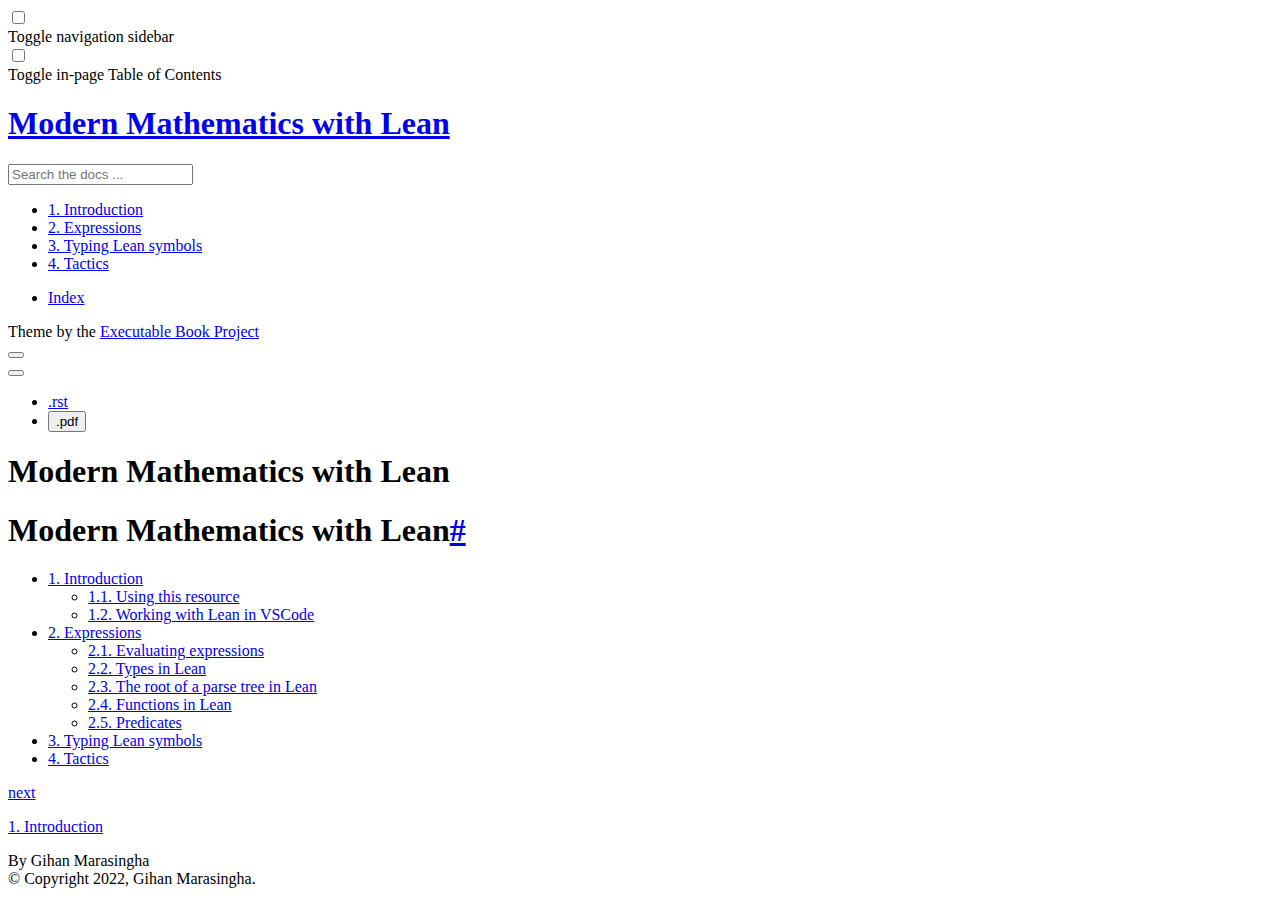
==== commit 8fd9d63c: "Update Sun Jan  1 11:25:52 UTC 2023" ====
--- a/html/index.html
+++ b/html/index.html
@@ -104,18 +104,18 @@
    2. Expressions
   </a>
  </li>
+ <li class="toctree-l1">
+  <a class="reference internal" href="typing_lean_symbols.html">
+   3. Typing Lean symbols
+  </a>
+ </li>
+ <li class="toctree-l1">
+  <a class="reference internal" href="tactics.html">
+   4. Tactics
+  </a>
+ </li>
 </ul>
 <ul class="nav bd-sidenav">
- <li class="toctree-l1">
-  <a class="reference internal" href="typing_lean_symbols.html">
-   Typing Lean symbols
-  </a>
- </li>
- <li class="toctree-l1">
-  <a class="reference internal" href="tactics.html">
-   Tactics
-  </a>
- </li>
  <li class="toctree-l1">
   <a class="reference internal" href="genindex.html">
    Index
@@ -272,6 +272,8 @@
 <li class="toctree-l2"><a class="reference internal" href="02_Expressions.html#predicates">2.5. Predicates</a></li>
 </ul>
 </li>
+<li class="toctree-l1"><a class="reference internal" href="typing_lean_symbols.html">3. Typing Lean symbols</a></li>
+<li class="toctree-l1"><a class="reference internal" href="tactics.html">4. Tactics</a></li>
 </ul>
 </div>
 <div class="toctree-wrapper compound">
--- a/html/_static/css/custom.css
+++ b/html/_static/css/custom.css
@@ -0,0 +1,26 @@
+.rst-content .admonition .admonition-title:before {
+    content: none;
+}
+
+.rst-content .admonition-theorem .admonition-title:before {
+    content: none;
+}
+
+.rst-content .admonition-proof .admonition-title:before {
+    content: none;
+}
+
+code.literal {
+    color: #404040 !important;
+    background-color: #fbfbfb !important;
+}
+
+/* div.admonition.note > .admonition-title:before {
+    content: none;
+    width: 0em;
+}
+
+div.admonition.note > .admonition-title {
+    padding-left : 1rem;
+}
+ */
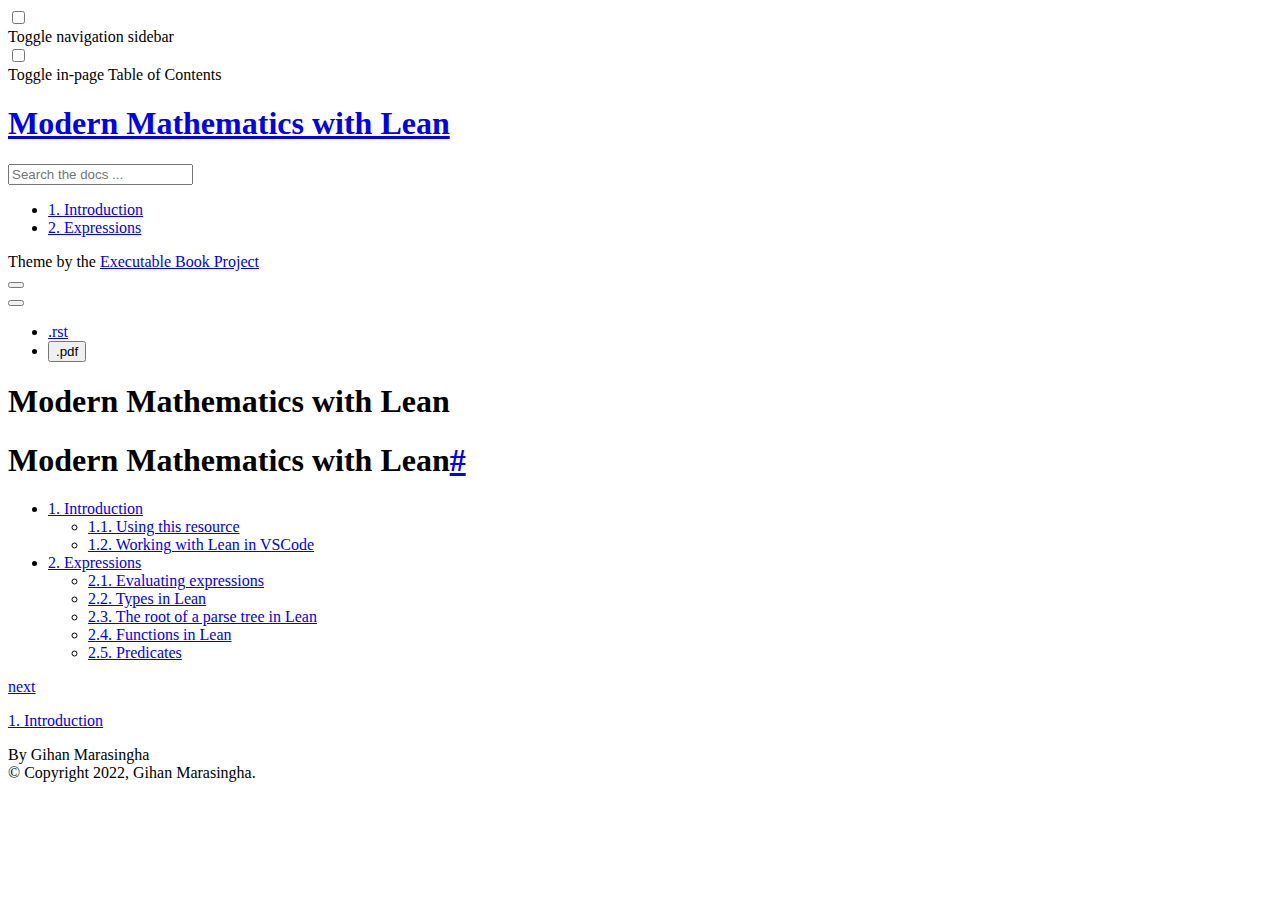
==== commit 6de70bf9: "Update Sun Jan  1 11:26:49 UTC 2023" ====
--- a/html/index.html
+++ b/html/index.html
@@ -102,23 +102,6 @@
  <li class="toctree-l1">
   <a class="reference internal" href="02_Expressions.html">
    2. Expressions
-  </a>
- </li>
- <li class="toctree-l1">
-  <a class="reference internal" href="typing_lean_symbols.html">
-   3. Typing Lean symbols
-  </a>
- </li>
- <li class="toctree-l1">
-  <a class="reference internal" href="tactics.html">
-   4. Tactics
-  </a>
- </li>
-</ul>
-<ul class="nav bd-sidenav">
- <li class="toctree-l1">
-  <a class="reference internal" href="genindex.html">
-   Index
   </a>
  </li>
 </ul>
@@ -272,11 +255,7 @@
 <li class="toctree-l2"><a class="reference internal" href="02_Expressions.html#predicates">2.5. Predicates</a></li>
 </ul>
 </li>
-<li class="toctree-l1"><a class="reference internal" href="typing_lean_symbols.html">3. Typing Lean symbols</a></li>
-<li class="toctree-l1"><a class="reference internal" href="tactics.html">4. Tactics</a></li>
 </ul>
-</div>
-<div class="toctree-wrapper compound">
 </div>
 </section>
 
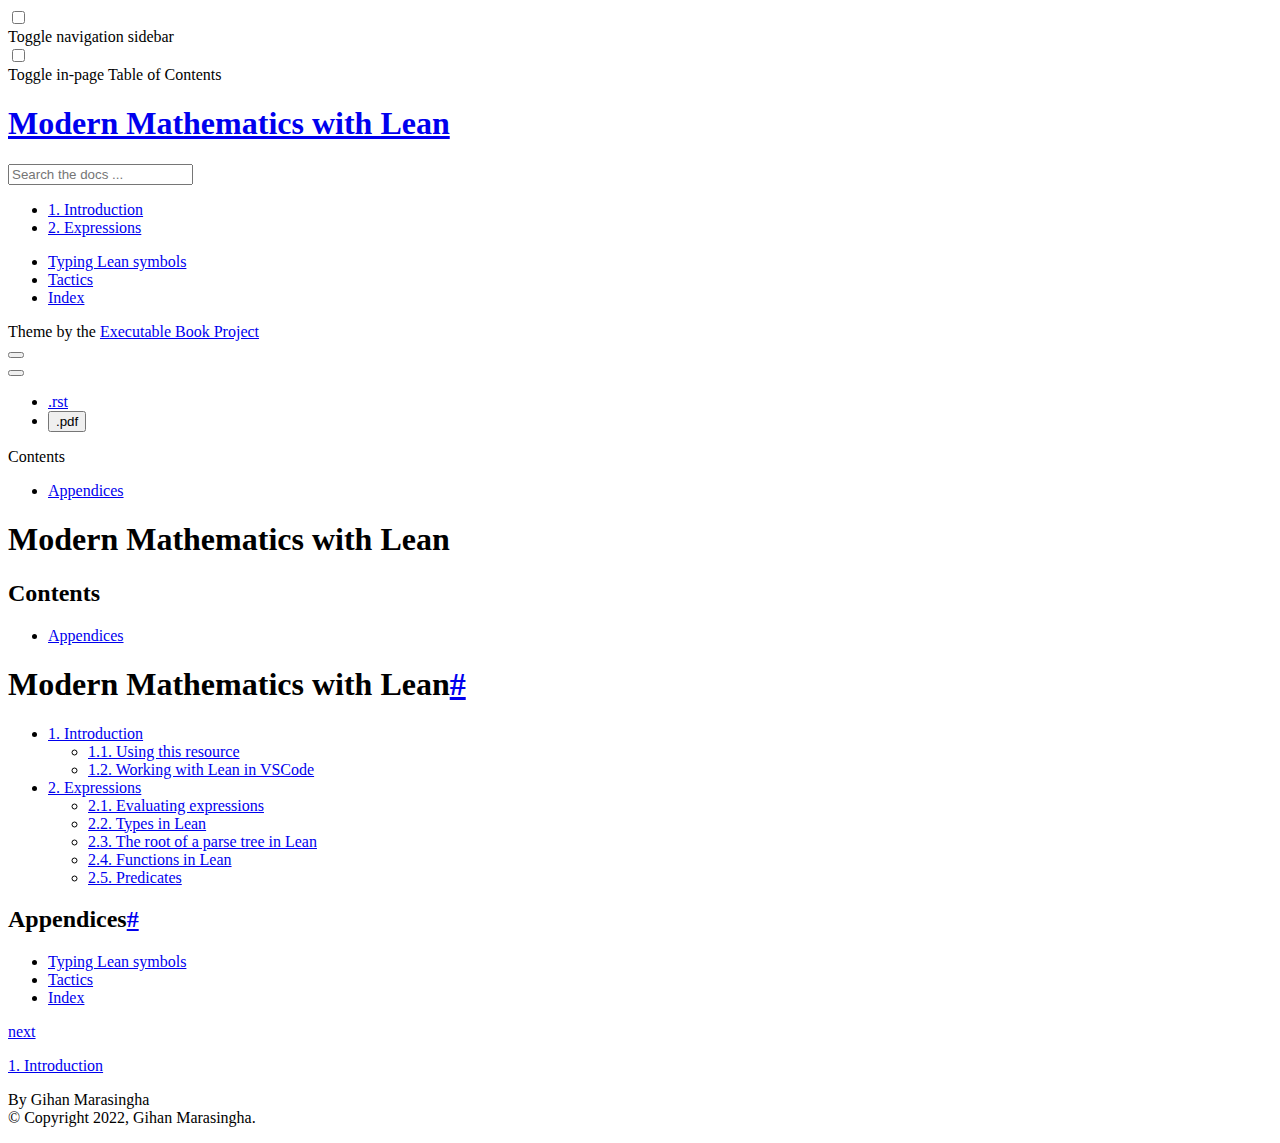
==== commit 46927497: "Update Sun Jan  1 11:33:15 UTC 2023" ====
--- a/html/index.html
+++ b/html/index.html
@@ -105,6 +105,23 @@
   </a>
  </li>
 </ul>
+<ul class="nav bd-sidenav">
+ <li class="toctree-l1">
+  <a class="reference internal" href="typing_lean_symbols.html">
+   Typing Lean symbols
+  </a>
+ </li>
+ <li class="toctree-l1">
+  <a class="reference internal" href="tactics.html">
+   Tactics
+  </a>
+ </li>
+ <li class="toctree-l1">
+  <a class="reference internal" href="genindex.html">
+   Index
+  </a>
+ </li>
+</ul>
 
     </div>
 </nav></div>
@@ -214,12 +231,36 @@
     </ul>
   </div>
 </div>
+<label for="__page-toc"
+  class="headerbtn headerbtn-page-toc"
+  
+>
+  
+
+<span class="headerbtn__icon-container">
+  <i class="fas fa-list"></i>
+  </span>
+
+</label>
 
     </div>
 </div>
 
 <!-- Table of contents -->
 <div class="col-md-3 bd-toc show noprint">
+    <div class="tocsection onthispage pt-5 pb-3">
+        <i class="fas fa-list"></i> Contents
+    </div>
+    <nav id="bd-toc-nav" aria-label="Page">
+        <ul class="visible nav section-nav flex-column">
+ <li class="toc-h2 nav-item toc-entry">
+  <a class="reference internal nav-link" href="#appendices">
+   Appendices
+  </a>
+ </li>
+</ul>
+
+    </nav>
 </div>
     </div>
     <div class="article row">
@@ -231,6 +272,19 @@
                 <div id="print-main-content">
                     <div id="jb-print-toc">
                         
+                        <div>
+                            <h2> Contents </h2>
+                        </div>
+                        <nav aria-label="Page">
+                            <ul class="visible nav section-nav flex-column">
+ <li class="toc-h2 nav-item toc-entry">
+  <a class="reference internal nav-link" href="#appendices">
+   Appendices
+  </a>
+ </li>
+</ul>
+
+                        </nav>
                     </div>
                 </div>
             </div>
@@ -257,6 +311,16 @@
 </li>
 </ul>
 </div>
+<section id="appendices">
+<h2>Appendices<a class="headerlink" href="#appendices" title="Permalink to this headline">#</a></h2>
+<div class="toctree-wrapper compound">
+<ul>
+<li class="toctree-l1"><a class="reference internal" href="typing_lean_symbols.html">Typing Lean symbols</a></li>
+<li class="toctree-l1"><a class="reference internal" href="tactics.html">Tactics</a></li>
+<li class="toctree-l1"><a class="reference internal" href="genindex.html">Index</a></li>
+</ul>
+</div>
+</section>
 </section>
 
 
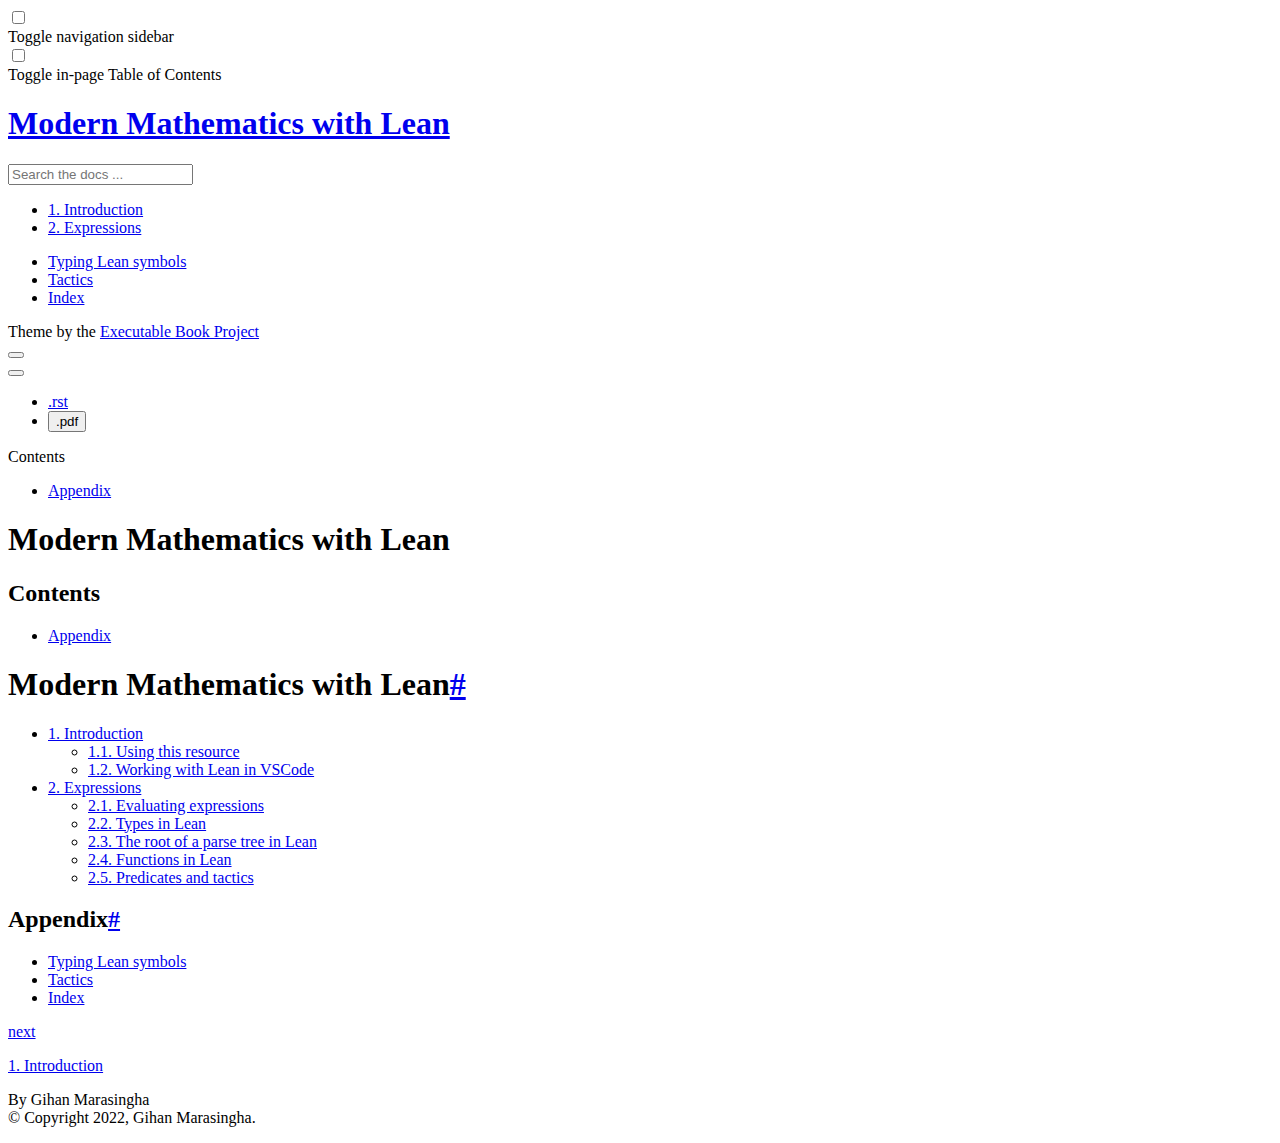
==== commit 8377aefb: "Update Sun Jan  1 13:26:18 UTC 2023" ====
--- a/html/index.html
+++ b/html/index.html
@@ -254,8 +254,8 @@
     <nav id="bd-toc-nav" aria-label="Page">
         <ul class="visible nav section-nav flex-column">
  <li class="toc-h2 nav-item toc-entry">
-  <a class="reference internal nav-link" href="#appendices">
-   Appendices
+  <a class="reference internal nav-link" href="#appendix">
+   Appendix
   </a>
  </li>
 </ul>
@@ -278,8 +278,8 @@
                         <nav aria-label="Page">
                             <ul class="visible nav section-nav flex-column">
  <li class="toc-h2 nav-item toc-entry">
-  <a class="reference internal nav-link" href="#appendices">
-   Appendices
+  <a class="reference internal nav-link" href="#appendix">
+   Appendix
   </a>
  </li>
 </ul>
@@ -306,13 +306,13 @@
 <li class="toctree-l2"><a class="reference internal" href="02_Expressions.html#types-in-lean">2.2. Types in Lean</a></li>
 <li class="toctree-l2"><a class="reference internal" href="02_Expressions.html#the-root-of-a-parse-tree-in-lean">2.3. The root of a parse tree in Lean</a></li>
 <li class="toctree-l2"><a class="reference internal" href="02_Expressions.html#functions-in-lean">2.4. Functions in Lean</a></li>
-<li class="toctree-l2"><a class="reference internal" href="02_Expressions.html#predicates">2.5. Predicates</a></li>
+<li class="toctree-l2"><a class="reference internal" href="02_Expressions.html#predicates-and-tactics">2.5. Predicates and tactics</a></li>
 </ul>
 </li>
 </ul>
 </div>
-<section id="appendices">
-<h2>Appendices<a class="headerlink" href="#appendices" title="Permalink to this headline">#</a></h2>
+<section id="appendix">
+<h2>Appendix<a class="headerlink" href="#appendix" title="Permalink to this headline">#</a></h2>
 <div class="toctree-wrapper compound">
 <ul>
 <li class="toctree-l1"><a class="reference internal" href="typing_lean_symbols.html">Typing Lean symbols</a></li>
--- a/html/_static/css/custom.css
+++ b/html/_static/css/custom.css
@@ -14,13 +14,3 @@
     color: #404040 !important;
     background-color: #fbfbfb !important;
 }
-
-/* div.admonition.note > .admonition-title:before {
-    content: none;
-    width: 0em;
-}
-
-div.admonition.note > .admonition-title {
-    padding-left : 1rem;
-}
- */
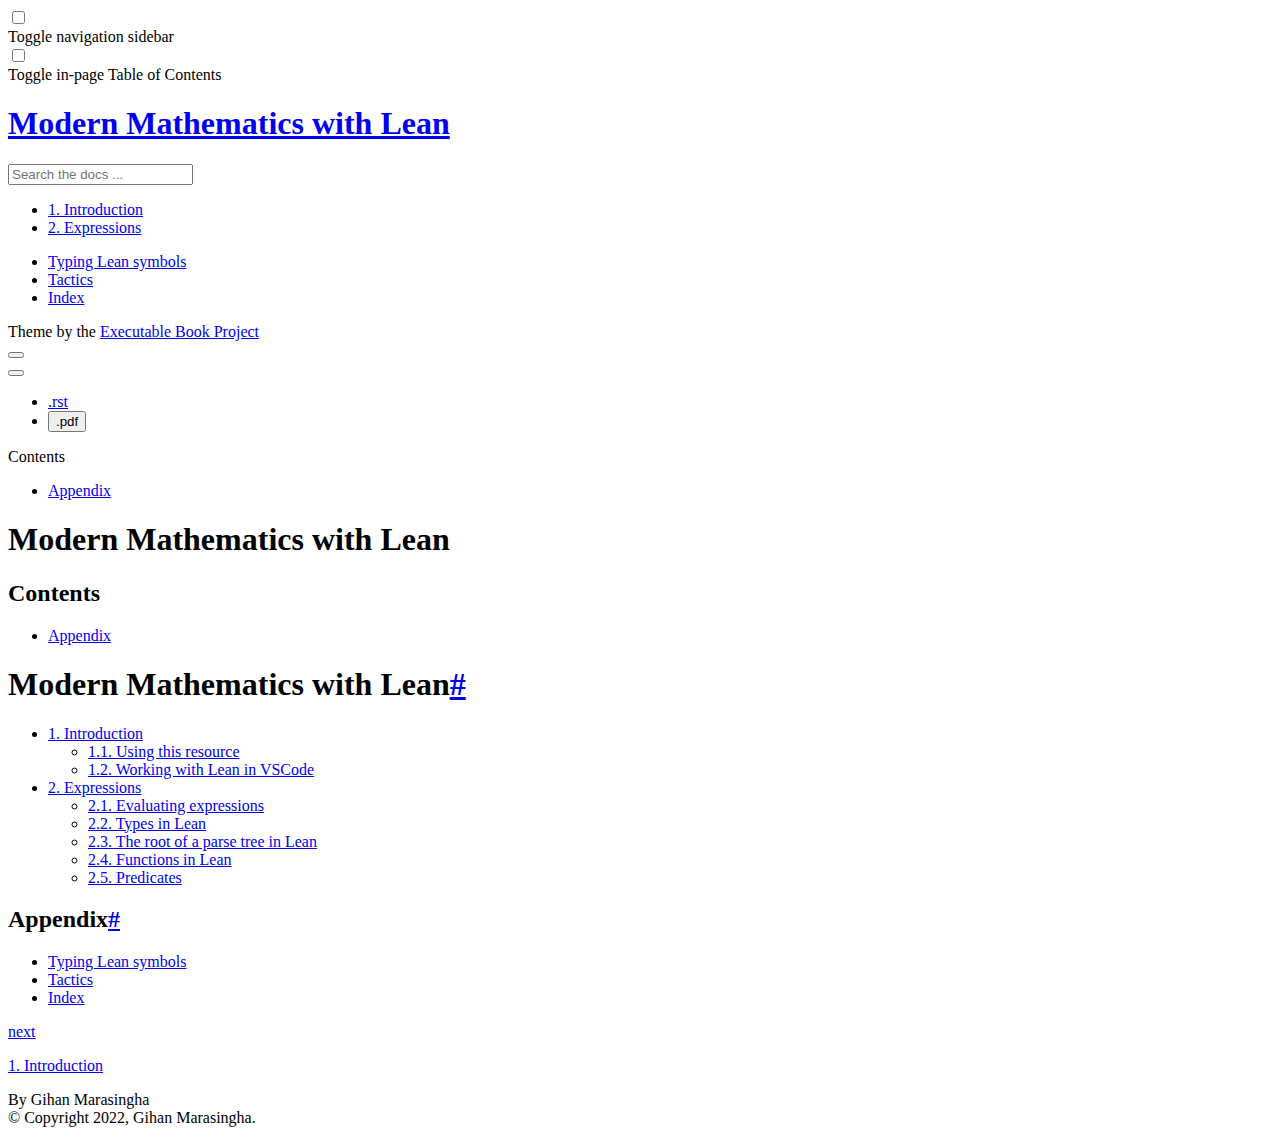
==== commit ebfb87e5: "Update Sun Jan  1 19:29:13 UTC 2023" ====
--- a/html/index.html
+++ b/html/index.html
@@ -306,7 +306,7 @@
 <li class="toctree-l2"><a class="reference internal" href="02_Expressions.html#types-in-lean">2.2. Types in Lean</a></li>
 <li class="toctree-l2"><a class="reference internal" href="02_Expressions.html#the-root-of-a-parse-tree-in-lean">2.3. The root of a parse tree in Lean</a></li>
 <li class="toctree-l2"><a class="reference internal" href="02_Expressions.html#functions-in-lean">2.4. Functions in Lean</a></li>
-<li class="toctree-l2"><a class="reference internal" href="02_Expressions.html#predicates-and-tactics">2.5. Predicates and tactics</a></li>
+<li class="toctree-l2"><a class="reference internal" href="02_Expressions.html#predicates">2.5. Predicates</a></li>
 </ul>
 </li>
 </ul>
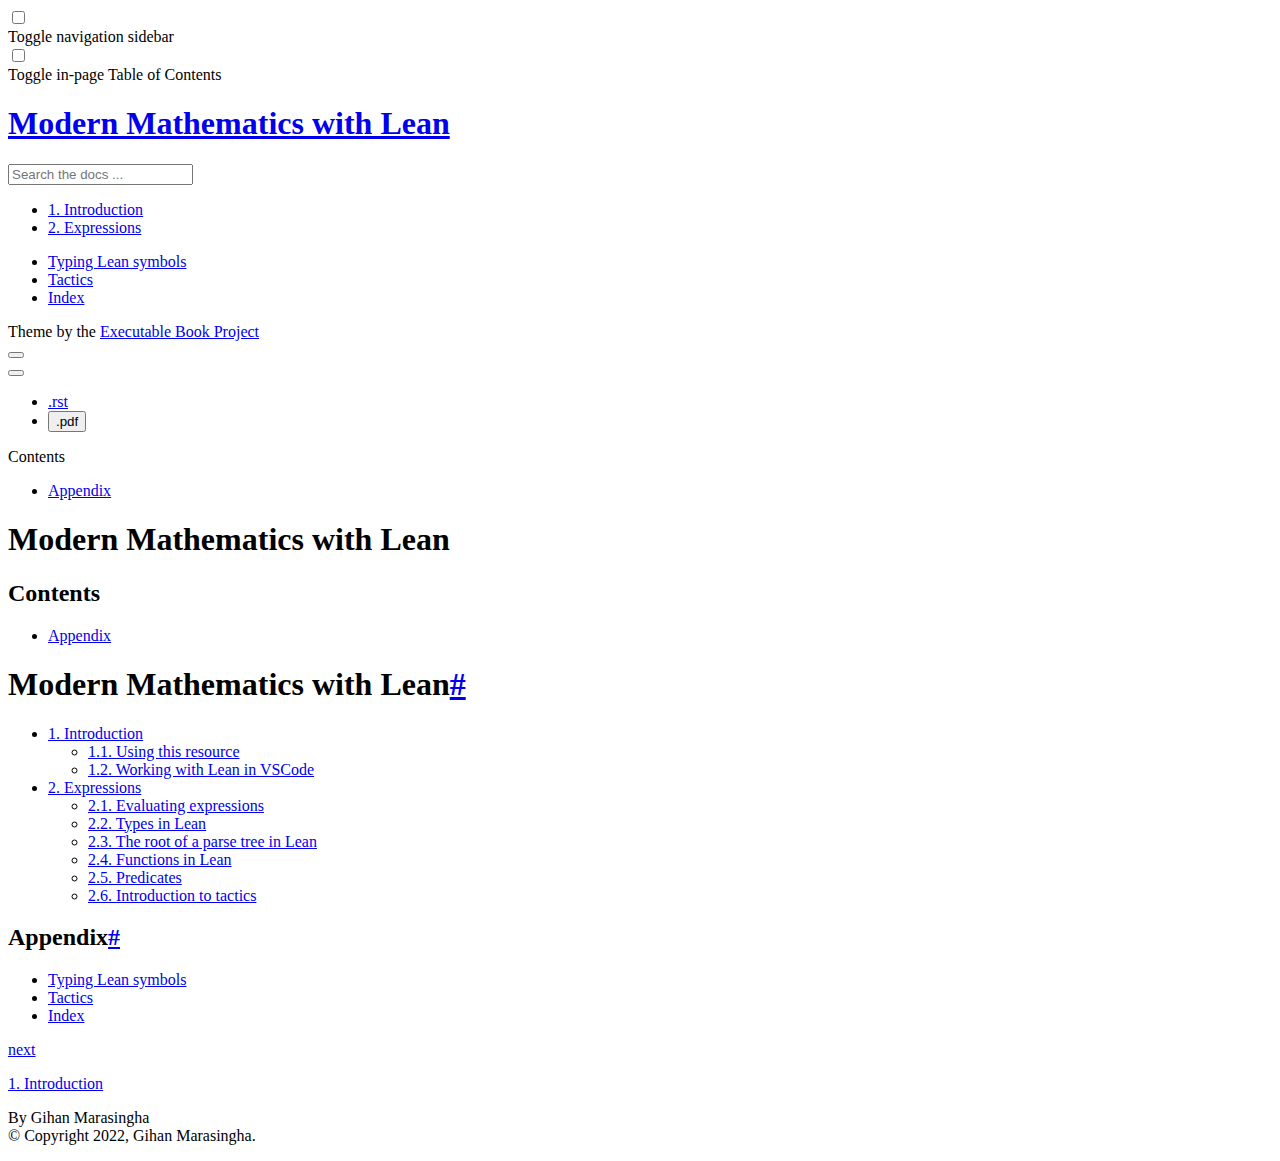
==== commit 70b982cb: "Update Sun Jan  1 20:08:04 UTC 2023" ====
--- a/html/index.html
+++ b/html/index.html
@@ -307,6 +307,7 @@
 <li class="toctree-l2"><a class="reference internal" href="02_Expressions.html#the-root-of-a-parse-tree-in-lean">2.3. The root of a parse tree in Lean</a></li>
 <li class="toctree-l2"><a class="reference internal" href="02_Expressions.html#functions-in-lean">2.4. Functions in Lean</a></li>
 <li class="toctree-l2"><a class="reference internal" href="02_Expressions.html#predicates">2.5. Predicates</a></li>
+<li class="toctree-l2"><a class="reference internal" href="02_Expressions.html#introduction-to-tactics">2.6. Introduction to tactics</a></li>
 </ul>
 </li>
 </ul>
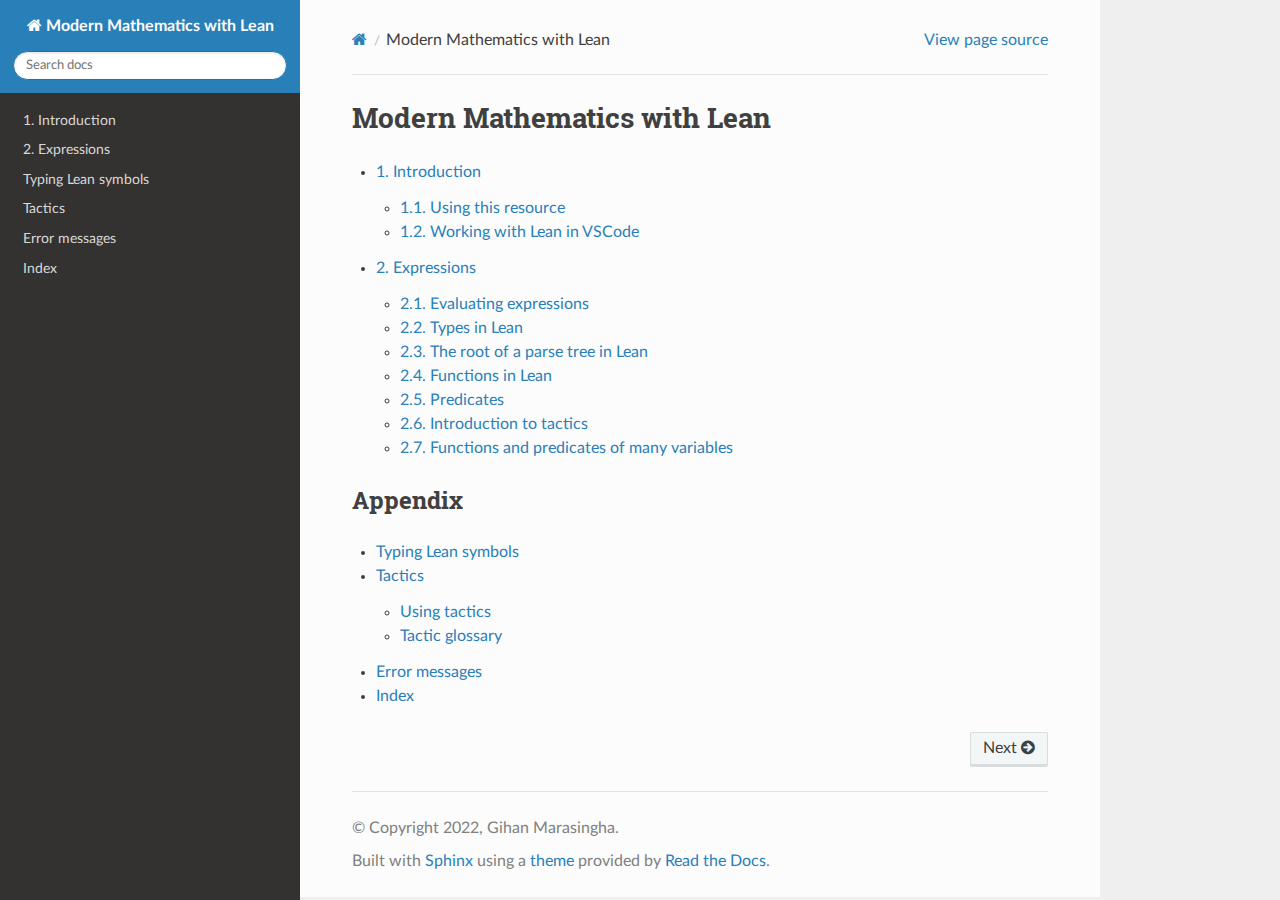
==== commit a6d32a84: "Update Mon Aug  7 21:30:19 UTC 2023" ====
--- a/html/index.html
+++ b/html/index.html
@@ -1,299 +1,96 @@
+<!DOCTYPE html>
+<html class="writer-html5" lang="en" >
+<head>
+  <meta charset="utf-8" /><meta name="generator" content="Docutils 0.18.1: http://docutils.sourceforge.net/" />
 
-<!DOCTYPE html>
-
-<html>
-  <head>
-    <meta charset="ascii" />
-    <meta name="viewport" content="width=device-width, initial-scale=1.0" /><meta name="generator" content="Docutils 0.17.1: http://docutils.sourceforge.net/" />
-
-    <title>Modern Mathematics with Lean &#8212; Modern Mathematics with Lean</title>
-    
-  <!-- Loaded before other Sphinx assets -->
-  <link href="_static/styles/theme.css?digest=1999514e3f237ded88cf" rel="stylesheet">
-<link href="_static/styles/pydata-sphinx-theme.css?digest=1999514e3f237ded88cf" rel="stylesheet">
-
-    
-  <link rel="stylesheet"
-    href="_static/vendor/fontawesome/5.13.0/css/all.min.css">
-  <link rel="preload" as="font" type="font/woff2" crossorigin
-    href="_static/vendor/fontawesome/5.13.0/webfonts/fa-solid-900.woff2">
-  <link rel="preload" as="font" type="font/woff2" crossorigin
-    href="_static/vendor/fontawesome/5.13.0/webfonts/fa-brands-400.woff2">
-
-    <link rel="stylesheet" type="text/css" href="_static/pygments.css" />
-    <link rel="stylesheet" href="_static/styles/sphinx-book-theme.css?digest=5115cc725059bd94278eecd172e13a965bf8f5a9" type="text/css" />
-    <link rel="stylesheet" type="text/css" href="_static/togglebutton.css" />
-    <link rel="stylesheet" type="text/css" href="_static/proof.css" />
-    <link rel="stylesheet" type="text/css" href="_static/css/custom.css" />
-    <link rel="stylesheet" type="text/css" href="_static/css/proof.css" />
-    <link rel="stylesheet" type="text/css" href="_static/design-style.4045f2051d55cab465a707391d5b2007.min.css" />
-    
-  <!-- Pre-loaded scripts that we'll load fully later -->
-  <link rel="preload" as="script" href="_static/scripts/pydata-sphinx-theme.js?digest=1999514e3f237ded88cf">
-
-    <script data-url_root="./" id="documentation_options" src="_static/documentation_options.js"></script>
-    <script src="_static/jquery.js"></script>
-    <script src="_static/underscore.js"></script>
-    <script src="_static/doctools.js"></script>
-    <script src="_static/proof.js"></script>
-    <script>let toggleHintShow = 'Click to show';</script>
-    <script>let toggleHintHide = 'Click to hide';</script>
-    <script>let toggleOpenOnPrint = 'true';</script>
-    <script src="_static/togglebutton.js"></script>
-    <script src="_static/scripts/sphinx-book-theme.js?digest=9c920249402e914e316237a7dbc6769907cce411"></script>
-    <script src="_static/design-tabs.js"></script>
-    <script>var togglebuttonSelector = '.toggle, .admonition.dropdown';</script>
+  <meta name="viewport" content="width=device-width, initial-scale=1.0" />
+  <title>Modern Mathematics with Lean &mdash; Modern Mathematics with Lean</title>
+      <link rel="stylesheet" href="_static/pygments.css" type="text/css" />
+      <link rel="stylesheet" href="_static/css/theme.css" type="text/css" />
+      <link rel="stylesheet" href="_static/togglebutton.css" type="text/css" />
+      <link rel="stylesheet" href="_static/proof.css" type="text/css" />
+      <link rel="stylesheet" href="_static/design-style.1e8bd061cd6da7fc9cf755528e8ffc24.min.css" type="text/css" />
+      <link rel="stylesheet" href="_static/css/custom.css" type="text/css" />
+      <link rel="stylesheet" href="_static/css/proof.css" type="text/css" />
     <link rel="shortcut icon" href="_static/favicon.ico"/>
+  <!--[if lt IE 9]>
+    <script src="_static/js/html5shiv.min.js"></script>
+  <![endif]-->
+  
+        <script src="_static/jquery.js"></script>
+        <script src="_static/_sphinx_javascript_frameworks_compat.js"></script>
+        <script data-url_root="./" id="documentation_options" src="_static/documentation_options.js"></script>
+        <script src="_static/doctools.js"></script>
+        <script src="_static/sphinx_highlight.js"></script>
+        <script src="_static/proof.js"></script>
+        <script>let toggleHintShow = 'Click to show';</script>
+        <script>let toggleHintHide = 'Click to hide';</script>
+        <script>let toggleOpenOnPrint = 'true';</script>
+        <script src="_static/togglebutton.js"></script>
+        <script src="_static/design-tabs.js"></script>
+        <script>var togglebuttonSelector = '.toggle, .admonition.dropdown';</script>
+    <script src="_static/js/theme.js"></script>
     <link rel="index" title="Index" href="genindex.html" />
     <link rel="search" title="Search" href="search.html" />
-    <link rel="next" title="1. Introduction" href="01_Introduction.html" />
-    <meta name="viewport" content="width=device-width, initial-scale=1" />
-    <meta name="docsearch:language" content="None">
-    
+    <link rel="next" title="1. Introduction" href="01_Introduction.html" /> 
+</head>
 
-    <!-- Google Analytics -->
-    
-  </head>
-  <body data-spy="scroll" data-target="#bd-toc-nav" data-offset="60">
-<!-- Checkboxes to toggle the left sidebar -->
-<input type="checkbox" class="sidebar-toggle" name="__navigation" id="__navigation" aria-label="Toggle navigation sidebar">
-<label class="overlay overlay-navbar" for="__navigation">
-    <div class="visually-hidden">Toggle navigation sidebar</div>
-</label>
-<!-- Checkboxes to toggle the in-page toc -->
-<input type="checkbox" class="sidebar-toggle" name="__page-toc" id="__page-toc" aria-label="Toggle in-page Table of Contents">
-<label class="overlay overlay-pagetoc" for="__page-toc">
-    <div class="visually-hidden">Toggle in-page Table of Contents</div>
-</label>
-<!-- Headers at the top -->
-<div class="announcement header-item noprint"></div>
-<div class="header header-item noprint"></div>
+<body class="wy-body-for-nav"> 
+  <div class="wy-grid-for-nav">
+    <nav data-toggle="wy-nav-shift" class="wy-nav-side">
+      <div class="wy-side-scroll">
+        <div class="wy-side-nav-search" >
 
-    
-    <div class="container-fluid" id="banner"></div>
-
-    
-
-    <div class="container-xl">
-      <div class="row">
           
-<!-- Sidebar -->
-<div class="bd-sidebar noprint" id="site-navigation">
-    <div class="bd-sidebar__content">
-        <div class="bd-sidebar__top"><div class="navbar-brand-box">
-    <a class="navbar-brand text-wrap" href="#">
-      
-      
-      
-      <h1 class="site-logo" id="site-title">Modern Mathematics with Lean</h1>
-      
-    </a>
-</div><form class="bd-search d-flex align-items-center" action="search.html" method="get">
-  <i class="icon fas fa-search"></i>
-  <input type="search" class="form-control" name="q" id="search-input" placeholder="Search the docs ..." aria-label="Search the docs ..." autocomplete="off" >
-</form><nav class="bd-links" id="bd-docs-nav" aria-label="Main">
-    <div class="bd-toc-item active">
-        <ul class="nav bd-sidenav">
- <li class="toctree-l1">
-  <a class="reference internal" href="01_Introduction.html">
-   1. Introduction
-  </a>
- </li>
- <li class="toctree-l1">
-  <a class="reference internal" href="02_Expressions.html">
-   2. Expressions
-  </a>
- </li>
+          
+          <a href="#" class="icon icon-home">
+            Modern Mathematics with Lean
+          </a>
+<div role="search">
+  <form id="rtd-search-form" class="wy-form" action="search.html" method="get">
+    <input type="text" name="q" placeholder="Search docs" aria-label="Search docs" />
+    <input type="hidden" name="check_keywords" value="yes" />
+    <input type="hidden" name="area" value="default" />
+  </form>
+</div>
+        </div><div class="wy-menu wy-menu-vertical" data-spy="affix" role="navigation" aria-label="Navigation menu">
+              <ul>
+<li class="toctree-l1"><a class="reference internal" href="01_Introduction.html">1. Introduction</a></li>
+<li class="toctree-l1"><a class="reference internal" href="02_Expressions.html">2. Expressions</a></li>
 </ul>
-<ul class="nav bd-sidenav">
- <li class="toctree-l1">
-  <a class="reference internal" href="typing_lean_symbols.html">
-   Typing Lean symbols
-  </a>
- </li>
- <li class="toctree-l1">
-  <a class="reference internal" href="tactics.html">
-   Tactics
-  </a>
- </li>
- <li class="toctree-l1">
-  <a class="reference internal" href="genindex.html">
-   Index
-  </a>
- </li>
+<ul>
+<li class="toctree-l1"><a class="reference internal" href="typing_lean_symbols.html">Typing Lean symbols</a></li>
+<li class="toctree-l1"><a class="reference internal" href="tactics.html">Tactics</a></li>
+<li class="toctree-l1"><a class="reference internal" href="error_messages.html">Error messages</a></li>
+<li class="toctree-l1"><a class="reference internal" href="genindex.html">Index</a></li>
 </ul>
 
-    </div>
-</nav></div>
-        <div class="bd-sidebar__bottom">
-             <!-- To handle the deprecated key -->
-            
-            <div class="navbar_extra_footer">
-            Theme by the <a href="https://ebp.jupyterbook.org">Executable Book Project</a>
-            </div>
-            
         </div>
-    </div>
-    <div id="rtd-footer-container"></div>
+      </div>
+    </nav>
+
+    <section data-toggle="wy-nav-shift" class="wy-nav-content-wrap"><nav class="wy-nav-top" aria-label="Mobile navigation menu" >
+          <i data-toggle="wy-nav-top" class="fa fa-bars"></i>
+          <a href="#">Modern Mathematics with Lean</a>
+      </nav>
+
+      <div class="wy-nav-content">
+        <div class="rst-content">
+          <div role="navigation" aria-label="Page navigation">
+  <ul class="wy-breadcrumbs">
+      <li><a href="#" class="icon icon-home" aria-label="Home"></a></li>
+      <li class="breadcrumb-item active">Modern Mathematics with Lean</li>
+      <li class="wy-breadcrumbs-aside">
+            <a href="_sources/index.rst.txt" rel="nofollow"> View page source</a>
+      </li>
+  </ul>
+  <hr/>
 </div>
-
-
-          
-
-
-          
-<!-- A tiny helper pixel to detect if we've scrolled -->
-<div class="sbt-scroll-pixel-helper"></div>
-<!-- Main content -->
-<div class="col py-0 content-container">
-    
-    <div class="header-article row sticky-top noprint">
-        
-
-
-
-<div class="col py-1 d-flex header-article-main">
-    <div class="header-article__left">
-        
-        <label for="__navigation"
-  class="headerbtn"
-  data-toggle="tooltip"
-data-placement="right"
-title="Toggle navigation"
->
-  
-
-<span class="headerbtn__icon-container">
-  <i class="fas fa-bars"></i>
-  </span>
-
-</label>
-
-        
-    </div>
-    <div class="header-article__right">
-<button onclick="toggleFullScreen()"
-  class="headerbtn"
-  data-toggle="tooltip"
-data-placement="bottom"
-title="Fullscreen mode"
->
-  
-
-<span class="headerbtn__icon-container">
-  <i class="fas fa-expand"></i>
-  </span>
-
-</button>
-
-<div class="menu-dropdown menu-dropdown-download-buttons">
-  <button class="headerbtn menu-dropdown__trigger"
-      aria-label="Download this page">
-      <i class="fas fa-download"></i>
-  </button>
-  <div class="menu-dropdown__content">
-    <ul>
-      <li>
-        <a href="_sources/index.rst.txt"
-   class="headerbtn"
-   data-toggle="tooltip"
-data-placement="left"
-title="Download source file"
->
-  
-
-<span class="headerbtn__icon-container">
-  <i class="fas fa-file"></i>
-  </span>
-<span class="headerbtn__text-container">.rst</span>
-</a>
-
-      </li>
-      
-      <li>
-        
-<button onclick="printPdf(this)"
-  class="headerbtn"
-  data-toggle="tooltip"
-data-placement="left"
-title="Print to PDF"
->
-  
-
-<span class="headerbtn__icon-container">
-  <i class="fas fa-file-pdf"></i>
-  </span>
-<span class="headerbtn__text-container">.pdf</span>
-</button>
-
-      </li>
-      
-    </ul>
-  </div>
-</div>
-<label for="__page-toc"
-  class="headerbtn headerbtn-page-toc"
-  
->
-  
-
-<span class="headerbtn__icon-container">
-  <i class="fas fa-list"></i>
-  </span>
-
-</label>
-
-    </div>
-</div>
-
-<!-- Table of contents -->
-<div class="col-md-3 bd-toc show noprint">
-    <div class="tocsection onthispage pt-5 pb-3">
-        <i class="fas fa-list"></i> Contents
-    </div>
-    <nav id="bd-toc-nav" aria-label="Page">
-        <ul class="visible nav section-nav flex-column">
- <li class="toc-h2 nav-item toc-entry">
-  <a class="reference internal nav-link" href="#appendix">
-   Appendix
-  </a>
- </li>
-</ul>
-
-    </nav>
-</div>
-    </div>
-    <div class="article row">
-        <div class="col pl-md-3 pl-lg-5 content-container">
-            <!-- Table of contents that is only displayed when printing the page -->
-            <div id="jb-print-docs-body" class="onlyprint">
-                <h1>Modern Mathematics with Lean</h1>
-                <!-- Table of contents -->
-                <div id="print-main-content">
-                    <div id="jb-print-toc">
-                        
-                        <div>
-                            <h2> Contents </h2>
-                        </div>
-                        <nav aria-label="Page">
-                            <ul class="visible nav section-nav flex-column">
- <li class="toc-h2 nav-item toc-entry">
-  <a class="reference internal nav-link" href="#appendix">
-   Appendix
-  </a>
- </li>
-</ul>
-
-                        </nav>
-                    </div>
-                </div>
-            </div>
-            <main id="main-content" role="main">
-                
-              <div>
-                
+          <div role="main" class="document" itemscope="itemscope" itemtype="http://schema.org/Article">
+           <div itemprop="articleBody">
+             
   <section id="modern-mathematics-with-lean">
-<h1>Modern Mathematics with Lean<a class="headerlink" href="#modern-mathematics-with-lean" title="Permalink to this headline">#</a></h1>
+<h1>Modern Mathematics with Lean<a class="headerlink" href="#modern-mathematics-with-lean" title="Permalink to this heading">&#61633;</a></h1>
 <div class="toctree-wrapper compound">
 <ul>
 <li class="toctree-l1"><a class="reference internal" href="01_Introduction.html">1. Introduction</a><ul>
@@ -308,16 +105,22 @@
 <li class="toctree-l2"><a class="reference internal" href="02_Expressions.html#functions-in-lean">2.4. Functions in Lean</a></li>
 <li class="toctree-l2"><a class="reference internal" href="02_Expressions.html#predicates">2.5. Predicates</a></li>
 <li class="toctree-l2"><a class="reference internal" href="02_Expressions.html#introduction-to-tactics">2.6. Introduction to tactics</a></li>
+<li class="toctree-l2"><a class="reference internal" href="02_Expressions.html#functions-and-predicates-of-many-variables">2.7. Functions and predicates of many variables</a></li>
 </ul>
 </li>
 </ul>
 </div>
 <section id="appendix">
-<h2>Appendix<a class="headerlink" href="#appendix" title="Permalink to this headline">#</a></h2>
+<h2>Appendix<a class="headerlink" href="#appendix" title="Permalink to this heading">&#61633;</a></h2>
 <div class="toctree-wrapper compound">
 <ul>
 <li class="toctree-l1"><a class="reference internal" href="typing_lean_symbols.html">Typing Lean symbols</a></li>
-<li class="toctree-l1"><a class="reference internal" href="tactics.html">Tactics</a></li>
+<li class="toctree-l1"><a class="reference internal" href="tactics.html">Tactics</a><ul>
+<li class="toctree-l2"><a class="reference internal" href="tactics.html#using-tactics">Using tactics</a></li>
+<li class="toctree-l2"><a class="reference internal" href="tactics.html#tactic-glossary">Tactic glossary</a></li>
+</ul>
+</li>
+<li class="toctree-l1"><a class="reference internal" href="error_messages.html">Error messages</a></li>
 <li class="toctree-l1"><a class="reference internal" href="genindex.html">Index</a></li>
 </ul>
 </div>
@@ -325,43 +128,33 @@
 </section>
 
 
-              </div>
-              
-            </main>
-            <footer class="footer-article noprint">
-                
-    <!-- Previous / next buttons -->
-<div class='prev-next-area'>
-    <a class='right-next' id="next-link" href="01_Introduction.html" title="next page">
-    <div class="prev-next-info">
-        <p class="prev-next-subtitle">next</p>
-        <p class="prev-next-title"><span class="section-number">1. </span>Introduction</p>
+           </div>
+          </div>
+          <footer><div class="rst-footer-buttons" role="navigation" aria-label="Footer">
+        <a href="01_Introduction.html" class="btn btn-neutral float-right" title="1. Introduction" accesskey="n" rel="next">Next <span class="fa fa-arrow-circle-right" aria-hidden="true"></span></a>
     </div>
-    <i class="fas fa-angle-right"></i>
-    </a>
-</div>
-            </footer>
+
+  <hr/>
+
+  <div role="contentinfo">
+    <p>&#169; Copyright 2022, Gihan Marasingha.</p>
+  </div>
+
+  Built with <a href="https://www.sphinx-doc.org/">Sphinx</a> using a
+    <a href="https://github.com/readthedocs/sphinx_rtd_theme">theme</a>
+    provided by <a href="https://readthedocs.org">Read the Docs</a>.
+   
+
+</footer>
         </div>
-    </div>
-    <div class="footer-content row">
-        <footer class="col footer"><p>
-  
-    By Gihan Marasingha<br/>
-  
-      &copy; Copyright 2022, Gihan Marasingha.<br/>
-</p>
-        </footer>
-    </div>
-    
-</div>
+      </div>
+    </section>
+  </div>
+  <script>
+      jQuery(function () {
+          SphinxRtdTheme.Navigation.enable(true);
+      });
+  </script> 
 
-
-      </div>
-    </div>
-  
-  <!-- Scripts loaded after <body> so the DOM is not blocked -->
-  <script src="_static/scripts/pydata-sphinx-theme.js?digest=1999514e3f237ded88cf"></script>
-
-
-  </body>
+</body>
 </html>--- a/html/_static/pygments.css
+++ b/html/_static/pygments.css
@@ -17,6 +17,7 @@
 .highlight .cs { color: #3D7B7B; font-style: italic } /* Comment.Special */
 .highlight .gd { color: #A00000 } /* Generic.Deleted */
 .highlight .ge { font-style: italic } /* Generic.Emph */
+.highlight .ges { font-weight: bold; font-style: italic } /* Generic.EmphStrong */
 .highlight .gr { color: #E40000 } /* Generic.Error */
 .highlight .gh { color: #000080; font-weight: bold } /* Generic.Heading */
 .highlight .gi { color: #008400 } /* Generic.Inserted */
--- a/html/_static/css/theme.css
+++ b/html/_static/css/theme.css
@@ -0,0 +1,4 @@
+html{box-sizing:border-box}*,:after,:before{box-sizing:inherit}article,aside,details,figcaption,figure,footer,header,hgroup,nav,section{display:block}audio,canvas,video{display:inline-block;*display:inline;*zoom:1}[hidden],audio:not([controls]){display:none}*{-webkit-box-sizing:border-box;-moz-box-sizing:border-box;box-sizing:border-box}html{font-size:100%;-webkit-text-size-adjust:100%;-ms-text-size-adjust:100%}body{margin:0}a:active,a:hover{outline:0}abbr[title]{border-bottom:1px dotted}b,strong{font-weight:700}blockquote{margin:0}dfn{font-style:italic}ins{background:#ff9;text-decoration:none}ins,mark{color:#000}mark{background:#ff0;font-style:italic;font-weight:700}.rst-content code,.rst-content tt,code,kbd,pre,samp{font-family:monospace,serif;_font-family:courier new,monospace;font-size:1em}pre{white-space:pre}q{quotes:none}q:after,q:before{content:"";content:none}small{font-size:85%}sub,sup{font-size:75%;line-height:0;position:relative;vertical-align:baseline}sup{top:-.5em}sub{bottom:-.25em}dl,ol,ul{margin:0;padding:0;list-style:none;list-style-image:none}li{list-style:none}dd{margin:0}img{border:0;-ms-interpolation-mode:bicubic;vertical-align:middle;max-width:100%}svg:not(:root){overflow:hidden}figure,form{margin:0}label{cursor:pointer}button,input,select,textarea{font-size:100%;margin:0;vertical-align:baseline;*vertical-align:middle}button,input{line-height:normal}button,input[type=button],input[type=reset],input[type=submit]{cursor:pointer;-webkit-appearance:button;*overflow:visible}button[disabled],input[disabled]{cursor:default}input[type=search]{-webkit-appearance:textfield;-moz-box-sizing:content-box;-webkit-box-sizing:content-box;box-sizing:content-box}textarea{resize:vertical}table{border-collapse:collapse;border-spacing:0}td{vertical-align:top}.chromeframe{margin:.2em 0;background:#ccc;color:#000;padding:.2em 0}.ir{display:block;border:0;text-indent:-999em;overflow:hidden;background-color:transparent;background-repeat:no-repeat;text-align:left;direction:ltr;*line-height:0}.ir br{display:none}.hidden{display:none!important;visibility:hidden}.visuallyhidden{border:0;clip:rect(0 0 0 0);height:1px;margin:-1px;overflow:hidden;padding:0;position:absolute;width:1px}.visuallyhidden.focusable:active,.visuallyhidden.focusable:focus{clip:auto;height:auto;margin:0;overflow:visible;position:static;width:auto}.invisible{visibility:hidden}.relative{position:relative}big,small{font-size:100%}@media print{body,html,section{background:none!important}*{box-shadow:none!important;text-shadow:none!important;filter:none!important;-ms-filter:none!important}a,a:visited{text-decoration:underline}.ir a:after,a[href^="#"]:after,a[href^="javascript:"]:after{content:""}blockquote,pre{page-break-inside:avoid}thead{display:table-header-group}img,tr{page-break-inside:avoid}img{max-width:100%!important}@page{margin:.5cm}.rst-content .toctree-wrapper>p.caption,h2,h3,p{orphans:3;widows:3}.rst-content .toctree-wrapper>p.caption,h2,h3{page-break-after:avoid}}.btn,.fa:before,.icon:before,.rst-content .admonition,.rst-content .admonition-title:before,.rst-content .admonition-todo,.rst-content .attention,.rst-content .caution,.rst-content .code-block-caption .headerlink:before,.rst-content .danger,.rst-content .eqno .headerlink:before,.rst-content .error,.rst-content .hint,.rst-content .important,.rst-content .note,.rst-content .seealso,.rst-content .tip,.rst-content .warning,.rst-content code.download span:first-child:before,.rst-content dl dt .headerlink:before,.rst-content h1 .headerlink:before,.rst-content h2 .headerlink:before,.rst-content h3 .headerlink:before,.rst-content h4 .headerlink:before,.rst-content h5 .headerlink:before,.rst-content h6 .headerlink:before,.rst-content p.caption .headerlink:before,.rst-content p .headerlink:before,.rst-content table>caption .headerlink:before,.rst-content tt.download span:first-child:before,.wy-alert,.wy-dropdown .caret:before,.wy-inline-validate.wy-inline-validate-danger .wy-input-context:before,.wy-inline-validate.wy-inline-validate-info .wy-input-context:before,.wy-inline-validate.wy-inline-validate-success .wy-input-context:before,.wy-inline-validate.wy-inline-validate-warning .wy-input-context:before,.wy-menu-vertical li.current>a button.toctree-expand:before,.wy-menu-vertical li.on a button.toctree-expand:before,.wy-menu-vertical li button.toctree-expand:before,input[type=color],input[type=date],input[type=datetime-local],input[type=datetime],input[type=email],input[type=month],input[type=number],input[type=password],input[type=search],input[type=tel],input[type=text],input[type=time],input[type=url],input[type=week],select,textarea{-webkit-font-smoothing:antialiased}.clearfix{*zoom:1}.clearfix:after,.clearfix:before{display:table;content:""}.clearfix:after{clear:both}/*!
+ *  Font Awesome 4.7.0 by @davegandy - http://fontawesome.io - @fontawesome
+ *  License - http://fontawesome.io/license (Font: SIL OFL 1.1, CSS: MIT License)
+ */@font-face{font-family:FontAwesome;src:url(fonts/fontawesome-webfont.eot?674f50d287a8c48dc19ba404d20fe713);src:url(fonts/fontawesome-webfont.eot?674f50d287a8c48dc19ba404d20fe713?#iefix&v=4.7.0) format("embedded-opentype"),url(fonts/fontawesome-webfont.woff2?af7ae505a9eed503f8b8e6982036873e) format("woff2"),url(fonts/fontawesome-webfont.woff?fee66e712a8a08eef5805a46892932ad) format("woff"),url(fonts/fontawesome-webfont.ttf?b06871f281fee6b241d60582ae9369b9) format("truetype"),url(fonts/fontawesome-webfont.svg?912ec66d7572ff821749319396470bde#fontawesomeregular) format("svg");font-weight:400;font-style:normal}.fa,.icon,.rst-content .admonition-title,.rst-content .code-block-caption .headerlink,.rst-content .eqno .headerlink,.rst-content code.download span:first-child,.rst-content dl dt .headerlink,.rst-content h1 .headerlink,.rst-content h2 .headerlink,.rst-content h3 .headerlink,.rst-content h4 .headerlink,.rst-content h5 .headerlink,.rst-content h6 .headerlink,.rst-content p.caption .headerlink,.rst-content p .headerlink,.rst-content table>caption .headerlink,.rst-content tt.download span:first-child,.wy-menu-vertical li.current>a button.toctree-expand,.wy-menu-vertical li.on a button.toctree-expand,.wy-menu-vertical li button.toctree-expand{display:inline-block;font:normal normal normal 14px/1 FontAwesome;font-size:inherit;text-rendering:auto;-webkit-font-smoothing:antialiased;-moz-osx-font-smoothing:grayscale}.fa-lg{font-size:1.33333em;line-height:.75em;vertical-align:-15%}.fa-2x{font-size:2em}.fa-3x{font-size:3em}.fa-4x{font-size:4em}.fa-5x{font-size:5em}.fa-fw{width:1.28571em;text-align:center}.fa-ul{padding-left:0;margin-left:2.14286em;list-style-type:none}.fa-ul>li{position:relative}.fa-li{position:absolute;left:-2.14286em;width:2.14286em;top:.14286em;text-align:center}.fa-li.fa-lg{left:-1.85714em}.fa-border{padding:.2em .25em .15em;border:.08em solid #eee;border-radius:.1em}.fa-pull-left{float:left}.fa-pull-right{float:right}.fa-pull-left.icon,.fa.fa-pull-left,.rst-content .code-block-caption .fa-pull-left.headerlink,.rst-content .eqno .fa-pull-left.headerlink,.rst-content .fa-pull-left.admonition-title,.rst-content code.download span.fa-pull-left:first-child,.rst-content dl dt .fa-pull-left.headerlink,.rst-content h1 .fa-pull-left.headerlink,.rst-content h2 .fa-pull-left.headerlink,.rst-content h3 .fa-pull-left.headerlink,.rst-content h4 .fa-pull-left.headerlink,.rst-content h5 .fa-pull-left.headerlink,.rst-content h6 .fa-pull-left.headerlink,.rst-content p .fa-pull-left.headerlink,.rst-content table>caption .fa-pull-left.headerlink,.rst-content tt.download span.fa-pull-left:first-child,.wy-menu-vertical li.current>a button.fa-pull-left.toctree-expand,.wy-menu-vertical li.on a button.fa-pull-left.toctree-expand,.wy-menu-vertical li button.fa-pull-left.toctree-expand{margin-right:.3em}.fa-pull-right.icon,.fa.fa-pull-right,.rst-content .code-block-caption .fa-pull-right.headerlink,.rst-content .eqno .fa-pull-right.headerlink,.rst-content .fa-pull-right.admonition-title,.rst-content code.download span.fa-pull-right:first-child,.rst-content dl dt .fa-pull-right.headerlink,.rst-content h1 .fa-pull-right.headerlink,.rst-content h2 .fa-pull-right.headerlink,.rst-content h3 .fa-pull-right.headerlink,.rst-content h4 .fa-pull-right.headerlink,.rst-content h5 .fa-pull-right.headerlink,.rst-content h6 .fa-pull-right.headerlink,.rst-content p .fa-pull-right.headerlink,.rst-content table>caption .fa-pull-right.headerlink,.rst-content tt.download span.fa-pull-right:first-child,.wy-menu-vertical li.current>a button.fa-pull-right.toctree-expand,.wy-menu-vertical li.on a button.fa-pull-right.toctree-expand,.wy-menu-vertical li button.fa-pull-right.toctree-expand{margin-left:.3em}.pull-right{float:right}.pull-left{float:left}.fa.pull-left,.pull-left.icon,.rst-content .code-block-caption .pull-left.headerlink,.rst-content .eqno .pull-left.headerlink,.rst-content .pull-left.admonition-title,.rst-content code.download span.pull-left:first-child,.rst-content dl dt .pull-left.headerlink,.rst-content h1 .pull-left.headerlink,.rst-content h2 .pull-left.headerlink,.rst-content h3 .pull-left.headerlink,.rst-content h4 .pull-left.headerlink,.rst-content h5 .pull-left.headerlink,.rst-content h6 .pull-left.headerlink,.rst-content p .pull-left.headerlink,.rst-content table>caption .pull-left.headerlink,.rst-content tt.download span.pull-left:first-child,.wy-menu-vertical li.current>a button.pull-left.toctree-expand,.wy-menu-vertical li.on a button.pull-left.toctree-expand,.wy-menu-vertical li button.pull-left.toctree-expand{margin-right:.3em}.fa.pull-right,.pull-right.icon,.rst-content .code-block-caption .pull-right.headerlink,.rst-content .eqno .pull-right.headerlink,.rst-content .pull-right.admonition-title,.rst-content code.download span.pull-right:first-child,.rst-content dl dt .pull-right.headerlink,.rst-content h1 .pull-right.headerlink,.rst-content h2 .pull-right.headerlink,.rst-content h3 .pull-right.headerlink,.rst-content h4 .pull-right.headerlink,.rst-content h5 .pull-right.headerlink,.rst-content h6 .pull-right.headerlink,.rst-content p .pull-right.headerlink,.rst-content table>caption .pull-right.headerlink,.rst-content tt.download span.pull-right:first-child,.wy-menu-vertical li.current>a button.pull-right.toctree-expand,.wy-menu-vertical li.on a button.pull-right.toctree-expand,.wy-menu-vertical li button.pull-right.toctree-expand{margin-left:.3em}.fa-spin{-webkit-animation:fa-spin 2s linear infinite;animation:fa-spin 2s linear infinite}.fa-pulse{-webkit-animation:fa-spin 1s steps(8) infinite;animation:fa-spin 1s steps(8) infinite}@-webkit-keyframes fa-spin{0%{-webkit-transform:rotate(0deg);transform:rotate(0deg)}to{-webkit-transform:rotate(359deg);transform:rotate(359deg)}}@keyframes fa-spin{0%{-webkit-transform:rotate(0deg);transform:rotate(0deg)}to{-webkit-transform:rotate(359deg);transform:rotate(359deg)}}.fa-rotate-90{-ms-filter:"progid:DXImageTransform.Microsoft.BasicImage(rotation=1)";-webkit-transform:rotate(90deg);-ms-transform:rotate(90deg);transform:rotate(90deg)}.fa-rotate-180{-ms-filter:"progid:DXImageTransform.Microsoft.BasicImage(rotation=2)";-webkit-transform:rotate(180deg);-ms-transform:rotate(180deg);transform:rotate(180deg)}.fa-rotate-270{-ms-filter:"progid:DXImageTransform.Microsoft.BasicImage(rotation=3)";-webkit-transform:rotate(270deg);-ms-transform:rotate(270deg);transform:rotate(270deg)}.fa-flip-horizontal{-ms-filter:"progid:DXImageTransform.Microsoft.BasicImage(rotation=0, mirror=1)";-webkit-transform:scaleX(-1);-ms-transform:scaleX(-1);transform:scaleX(-1)}.fa-flip-vertical{-ms-filter:"progid:DXImageTransform.Microsoft.BasicImage(rotation=2, mirror=1)";-webkit-transform:scaleY(-1);-ms-transform:scaleY(-1);transform:scaleY(-1)}:root .fa-flip-horizontal,:root .fa-flip-vertical,:root .fa-rotate-90,:root .fa-rotate-180,:root .fa-rotate-270{filter:none}.fa-stack{position:relative;display:inline-block;width:2em;height:2em;line-height:2em;vertical-align:middle}.fa-stack-1x,.fa-stack-2x{position:absolute;left:0;width:100%;text-align:center}.fa-stack-1x{line-height:inherit}.fa-stack-2x{font-size:2em}.fa-inverse{color:#fff}.fa-glass:before{content:""}.fa-music:before{content:""}.fa-search:before,.icon-search:before{content:""}.fa-envelope-o:before{content:""}.fa-heart:before{content:""}.fa-star:before{content:""}.fa-star-o:before{content:""}.fa-user:before{content:""}.fa-film:before{content:""}.fa-th-large:before{content:""}.fa-th:before{content:""}.fa-th-list:before{content:""}.fa-check:before{content:""}.fa-close:before,.fa-remove:before,.fa-times:before{content:""}.fa-search-plus:before{content:""}.fa-search-minus:before{content:""}.fa-power-off:before{content:""}.fa-signal:before{content:""}.fa-cog:before,.fa-gear:before{content:""}.fa-trash-o:before{content:""}.fa-home:before,.icon-home:before{content:""}.fa-file-o:before{content:""}.fa-clock-o:before{content:""}.fa-road:before{content:""}.fa-download:before,.rst-content code.download span:first-child:before,.rst-content tt.download span:first-child:before{content:""}.fa-arrow-circle-o-down:before{content:""}.fa-arrow-circle-o-up:before{content:""}.fa-inbox:before{content:""}.fa-play-circle-o:before{content:""}.fa-repeat:before,.fa-rotate-right:before{content:""}.fa-refresh:before{content:""}.fa-list-alt:before{content:""}.fa-lock:before{content:""}.fa-flag:before{content:""}.fa-headphones:before{content:""}.fa-volume-off:before{content:""}.fa-volume-down:before{content:""}.fa-volume-up:before{content:""}.fa-qrcode:before{content:""}.fa-barcode:before{content:""}.fa-tag:before{content:""}.fa-tags:before{content:""}.fa-book:before,.icon-book:before{content:""}.fa-bookmark:before{content:""}.fa-print:before{content:""}.fa-camera:before{content:""}.fa-font:before{content:""}.fa-bold:before{content:""}.fa-italic:before{content:""}.fa-text-height:before{content:""}.fa-text-width:before{content:""}.fa-align-left:before{content:""}.fa-align-center:before{content:""}.fa-align-right:before{content:""}.fa-align-justify:before{content:""}.fa-list:before{content:""}.fa-dedent:before,.fa-outdent:before{content:""}.fa-indent:before{content:""}.fa-video-camera:before{content:""}.fa-image:before,.fa-photo:before,.fa-picture-o:before{content:""}.fa-pencil:before{content:""}.fa-map-marker:before{content:""}.fa-adjust:before{content:""}.fa-tint:before{content:""}.fa-edit:before,.fa-pencil-square-o:before{content:""}.fa-share-square-o:before{content:""}.fa-check-square-o:before{content:""}.fa-arrows:before{content:""}.fa-step-backward:before{content:""}.fa-fast-backward:before{content:""}.fa-backward:before{content:""}.fa-play:before{content:""}.fa-pause:before{content:""}.fa-stop:before{content:""}.fa-forward:before{content:""}.fa-fast-forward:before{content:""}.fa-step-forward:before{content:""}.fa-eject:before{content:""}.fa-chevron-left:before{content:""}.fa-chevron-right:before{content:""}.fa-plus-circle:before{content:""}.fa-minus-circle:before{content:""}.fa-times-circle:before,.wy-inline-validate.wy-inline-validate-danger .wy-input-context:before{content:""}.fa-check-circle:before,.wy-inline-validate.wy-inline-validate-success .wy-input-context:before{content:""}.fa-question-circle:before{content:""}.fa-info-circle:before{content:""}.fa-crosshairs:before{content:""}.fa-times-circle-o:before{content:""}.fa-check-circle-o:before{content:""}.fa-ban:before{content:""}.fa-arrow-left:before{content:""}.fa-arrow-right:before{content:""}.fa-arrow-up:before{content:""}.fa-arrow-down:before{content:""}.fa-mail-forward:before,.fa-share:before{content:""}.fa-expand:before{content:""}.fa-compress:before{content:""}.fa-plus:before{content:""}.fa-minus:before{content:""}.fa-asterisk:before{content:""}.fa-exclamation-circle:before,.rst-content .admonition-title:before,.wy-inline-validate.wy-inline-validate-info .wy-input-context:before,.wy-inline-validate.wy-inline-validate-warning .wy-input-context:before{content:""}.fa-gift:before{content:""}.fa-leaf:before{content:""}.fa-fire:before,.icon-fire:before{content:""}.fa-eye:before{content:""}.fa-eye-slash:before{content:""}.fa-exclamation-triangle:before,.fa-warning:before{content:""}.fa-plane:before{content:""}.fa-calendar:before{content:""}.fa-random:before{content:""}.fa-comment:before{content:""}.fa-magnet:before{content:""}.fa-chevron-up:before{content:""}.fa-chevron-down:before{content:""}.fa-retweet:before{content:""}.fa-shopping-cart:before{content:""}.fa-folder:before{content:""}.fa-folder-open:before{content:""}.fa-arrows-v:before{content:""}.fa-arrows-h:before{content:""}.fa-bar-chart-o:before,.fa-bar-chart:before{content:""}.fa-twitter-square:before{content:""}.fa-facebook-square:before{content:""}.fa-camera-retro:before{content:""}.fa-key:before{content:""}.fa-cogs:before,.fa-gears:before{content:""}.fa-comments:before{content:""}.fa-thumbs-o-up:before{content:""}.fa-thumbs-o-down:before{content:""}.fa-star-half:before{content:""}.fa-heart-o:before{content:""}.fa-sign-out:before{content:""}.fa-linkedin-square:before{content:""}.fa-thumb-tack:before{content:""}.fa-external-link:before{content:""}.fa-sign-in:before{content:""}.fa-trophy:before{content:""}.fa-github-square:before{content:""}.fa-upload:before{content:""}.fa-lemon-o:before{content:""}.fa-phone:before{content:""}.fa-square-o:before{content:""}.fa-bookmark-o:before{content:""}.fa-phone-square:before{content:""}.fa-twitter:before{content:""}.fa-facebook-f:before,.fa-facebook:before{content:""}.fa-github:before,.icon-github:before{content:""}.fa-unlock:before{content:""}.fa-credit-card:before{content:""}.fa-feed:before,.fa-rss:before{content:""}.fa-hdd-o:before{content:""}.fa-bullhorn:before{content:""}.fa-bell:before{content:""}.fa-certificate:before{content:""}.fa-hand-o-right:before{content:""}.fa-hand-o-left:before{content:""}.fa-hand-o-up:before{content:""}.fa-hand-o-down:before{content:""}.fa-arrow-circle-left:before,.icon-circle-arrow-left:before{content:""}.fa-arrow-circle-right:before,.icon-circle-arrow-right:before{content:""}.fa-arrow-circle-up:before{content:""}.fa-arrow-circle-down:before{content:""}.fa-globe:before{content:""}.fa-wrench:before{content:""}.fa-tasks:before{content:""}.fa-filter:before{content:""}.fa-briefcase:before{content:""}.fa-arrows-alt:before{content:""}.fa-group:before,.fa-users:before{content:""}.fa-chain:before,.fa-link:before,.icon-link:before{content:""}.fa-cloud:before{content:""}.fa-flask:before{content:""}.fa-cut:before,.fa-scissors:before{content:""}.fa-copy:before,.fa-files-o:before{content:""}.fa-paperclip:before{content:""}.fa-floppy-o:before,.fa-save:before{content:""}.fa-square:before{content:""}.fa-bars:before,.fa-navicon:before,.fa-reorder:before{content:""}.fa-list-ul:before{content:""}.fa-list-ol:before{content:""}.fa-strikethrough:before{content:""}.fa-underline:before{content:""}.fa-table:before{content:""}.fa-magic:before{content:""}.fa-truck:before{content:""}.fa-pinterest:before{content:""}.fa-pinterest-square:before{content:""}.fa-google-plus-square:before{content:""}.fa-google-plus:before{content:""}.fa-money:before{content:""}.fa-caret-down:before,.icon-caret-down:before,.wy-dropdown .caret:before{content:""}.fa-caret-up:before{content:""}.fa-caret-left:before{content:""}.fa-caret-right:before{content:""}.fa-columns:before{content:""}.fa-sort:before,.fa-unsorted:before{content:""}.fa-sort-desc:before,.fa-sort-down:before{content:""}.fa-sort-asc:before,.fa-sort-up:before{content:""}.fa-envelope:before{content:""}.fa-linkedin:before{content:""}.fa-rotate-left:before,.fa-undo:before{content:""}.fa-gavel:before,.fa-legal:before{content:""}.fa-dashboard:before,.fa-tachometer:before{content:""}.fa-comment-o:before{content:""}.fa-comments-o:before{content:""}.fa-bolt:before,.fa-flash:before{content:""}.fa-sitemap:before{content:""}.fa-umbrella:before{content:""}.fa-clipboard:before,.fa-paste:before{content:""}.fa-lightbulb-o:before{content:""}.fa-exchange:before{content:""}.fa-cloud-download:before{content:""}.fa-cloud-upload:before{content:""}.fa-user-md:before{content:""}.fa-stethoscope:before{content:""}.fa-suitcase:before{content:""}.fa-bell-o:before{content:""}.fa-coffee:before{content:""}.fa-cutlery:before{content:""}.fa-file-text-o:before{content:""}.fa-building-o:before{content:""}.fa-hospital-o:before{content:""}.fa-ambulance:before{content:""}.fa-medkit:before{content:""}.fa-fighter-jet:before{content:""}.fa-beer:before{content:""}.fa-h-square:before{content:""}.fa-plus-square:before{content:""}.fa-angle-double-left:before{content:""}.fa-angle-double-right:before{content:""}.fa-angle-double-up:before{content:""}.fa-angle-double-down:before{content:""}.fa-angle-left:before{content:""}.fa-angle-right:before{content:""}.fa-angle-up:before{content:""}.fa-angle-down:before{content:""}.fa-desktop:before{content:""}.fa-laptop:before{content:""}.fa-tablet:before{content:""}.fa-mobile-phone:before,.fa-mobile:before{content:""}.fa-circle-o:before{content:""}.fa-quote-left:before{content:""}.fa-quote-right:before{content:""}.fa-spinner:before{content:""}.fa-circle:before{content:""}.fa-mail-reply:before,.fa-reply:before{content:""}.fa-github-alt:before{content:""}.fa-folder-o:before{content:""}.fa-folder-open-o:before{content:""}.fa-smile-o:before{content:""}.fa-frown-o:before{content:""}.fa-meh-o:before{content:""}.fa-gamepad:before{content:""}.fa-keyboard-o:before{content:""}.fa-flag-o:before{content:""}.fa-flag-checkered:before{content:""}.fa-terminal:before{content:""}.fa-code:before{content:""}.fa-mail-reply-all:before,.fa-reply-all:before{content:""}.fa-star-half-empty:before,.fa-star-half-full:before,.fa-star-half-o:before{content:""}.fa-location-arrow:before{content:""}.fa-crop:before{content:""}.fa-code-fork:before{content:""}.fa-chain-broken:before,.fa-unlink:before{content:""}.fa-question:before{content:""}.fa-info:before{content:""}.fa-exclamation:before{content:""}.fa-superscript:before{content:""}.fa-subscript:before{content:""}.fa-eraser:before{content:""}.fa-puzzle-piece:before{content:""}.fa-microphone:before{content:""}.fa-microphone-slash:before{content:""}.fa-shield:before{content:""}.fa-calendar-o:before{content:""}.fa-fire-extinguisher:before{content:""}.fa-rocket:before{content:""}.fa-maxcdn:before{content:""}.fa-chevron-circle-left:before{content:""}.fa-chevron-circle-right:before{content:""}.fa-chevron-circle-up:before{content:""}.fa-chevron-circle-down:before{content:""}.fa-html5:before{content:""}.fa-css3:before{content:""}.fa-anchor:before{content:""}.fa-unlock-alt:before{content:""}.fa-bullseye:before{content:""}.fa-ellipsis-h:before{content:""}.fa-ellipsis-v:before{content:""}.fa-rss-square:before{content:""}.fa-play-circle:before{content:""}.fa-ticket:before{content:""}.fa-minus-square:before{content:""}.fa-minus-square-o:before,.wy-menu-vertical li.current>a button.toctree-expand:before,.wy-menu-vertical li.on a button.toctree-expand:before{content:""}.fa-level-up:before{content:""}.fa-level-down:before{content:""}.fa-check-square:before{content:""}.fa-pencil-square:before{content:""}.fa-external-link-square:before{content:""}.fa-share-square:before{content:""}.fa-compass:before{content:""}.fa-caret-square-o-down:before,.fa-toggle-down:before{content:""}.fa-caret-square-o-up:before,.fa-toggle-up:before{content:""}.fa-caret-square-o-right:before,.fa-toggle-right:before{content:""}.fa-eur:before,.fa-euro:before{content:""}.fa-gbp:before{content:""}.fa-dollar:before,.fa-usd:before{content:""}.fa-inr:before,.fa-rupee:before{content:""}.fa-cny:before,.fa-jpy:before,.fa-rmb:before,.fa-yen:before{content:""}.fa-rouble:before,.fa-rub:before,.fa-ruble:before{content:""}.fa-krw:before,.fa-won:before{content:""}.fa-bitcoin:before,.fa-btc:before{content:""}.fa-file:before{content:""}.fa-file-text:before{content:""}.fa-sort-alpha-asc:before{content:""}.fa-sort-alpha-desc:before{content:""}.fa-sort-amount-asc:before{content:""}.fa-sort-amount-desc:before{content:""}.fa-sort-numeric-asc:before{content:""}.fa-sort-numeric-desc:before{content:""}.fa-thumbs-up:before{content:""}.fa-thumbs-down:before{content:""}.fa-youtube-square:before{content:""}.fa-youtube:before{content:""}.fa-xing:before{content:""}.fa-xing-square:before{content:""}.fa-youtube-play:before{content:""}.fa-dropbox:before{content:""}.fa-stack-overflow:before{content:""}.fa-instagram:before{content:""}.fa-flickr:before{content:""}.fa-adn:before{content:""}.fa-bitbucket:before,.icon-bitbucket:before{content:""}.fa-bitbucket-square:before{content:""}.fa-tumblr:before{content:""}.fa-tumblr-square:before{content:""}.fa-long-arrow-down:before{content:""}.fa-long-arrow-up:before{content:""}.fa-long-arrow-left:before{content:""}.fa-long-arrow-right:before{content:""}.fa-apple:before{content:""}.fa-windows:before{content:""}.fa-android:before{content:""}.fa-linux:before{content:""}.fa-dribbble:before{content:""}.fa-skype:before{content:""}.fa-foursquare:before{content:""}.fa-trello:before{content:""}.fa-female:before{content:""}.fa-male:before{content:""}.fa-gittip:before,.fa-gratipay:before{content:""}.fa-sun-o:before{content:""}.fa-moon-o:before{content:""}.fa-archive:before{content:""}.fa-bug:before{content:""}.fa-vk:before{content:""}.fa-weibo:before{content:""}.fa-renren:before{content:""}.fa-pagelines:before{content:""}.fa-stack-exchange:before{content:""}.fa-arrow-circle-o-right:before{content:""}.fa-arrow-circle-o-left:before{content:""}.fa-caret-square-o-left:before,.fa-toggle-left:before{content:""}.fa-dot-circle-o:before{content:""}.fa-wheelchair:before{content:""}.fa-vimeo-square:before{content:""}.fa-try:before,.fa-turkish-lira:before{content:""}.fa-plus-square-o:before,.wy-menu-vertical li button.toctree-expand:before{content:""}.fa-space-shuttle:before{content:""}.fa-slack:before{content:""}.fa-envelope-square:before{content:""}.fa-wordpress:before{content:""}.fa-openid:before{content:""}.fa-bank:before,.fa-institution:before,.fa-university:before{content:""}.fa-graduation-cap:before,.fa-mortar-board:before{content:""}.fa-yahoo:before{content:""}.fa-google:before{content:""}.fa-reddit:before{content:""}.fa-reddit-square:before{content:""}.fa-stumbleupon-circle:before{content:""}.fa-stumbleupon:before{content:""}.fa-delicious:before{content:""}.fa-digg:before{content:""}.fa-pied-piper-pp:before{content:""}.fa-pied-piper-alt:before{content:""}.fa-drupal:before{content:""}.fa-joomla:before{content:""}.fa-language:before{content:""}.fa-fax:before{content:""}.fa-building:before{content:""}.fa-child:before{content:""}.fa-paw:before{content:""}.fa-spoon:before{content:""}.fa-cube:before{content:""}.fa-cubes:before{content:""}.fa-behance:before{content:""}.fa-behance-square:before{content:""}.fa-steam:before{content:""}.fa-steam-square:before{content:""}.fa-recycle:before{content:""}.fa-automobile:before,.fa-car:before{content:""}.fa-cab:before,.fa-taxi:before{content:""}.fa-tree:before{content:""}.fa-spotify:before{content:""}.fa-deviantart:before{content:""}.fa-soundcloud:before{content:""}.fa-database:before{content:""}.fa-file-pdf-o:before{content:""}.fa-file-word-o:before{content:""}.fa-file-excel-o:before{content:""}.fa-file-powerpoint-o:before{content:""}.fa-file-image-o:before,.fa-file-photo-o:before,.fa-file-picture-o:before{content:""}.fa-file-archive-o:before,.fa-file-zip-o:before{content:""}.fa-file-audio-o:before,.fa-file-sound-o:before{content:""}.fa-file-movie-o:before,.fa-file-video-o:before{content:""}.fa-file-code-o:before{content:""}.fa-vine:before{content:""}.fa-codepen:before{content:""}.fa-jsfiddle:before{content:""}.fa-life-bouy:before,.fa-life-buoy:before,.fa-life-ring:before,.fa-life-saver:before,.fa-support:before{content:""}.fa-circle-o-notch:before{content:""}.fa-ra:before,.fa-rebel:before,.fa-resistance:before{content:""}.fa-empire:before,.fa-ge:before{content:""}.fa-git-square:before{content:""}.fa-git:before{content:""}.fa-hacker-news:before,.fa-y-combinator-square:before,.fa-yc-square:before{content:""}.fa-tencent-weibo:before{content:""}.fa-qq:before{content:""}.fa-wechat:before,.fa-weixin:before{content:""}.fa-paper-plane:before,.fa-send:before{content:""}.fa-paper-plane-o:before,.fa-send-o:before{content:""}.fa-history:before{content:""}.fa-circle-thin:before{content:""}.fa-header:before{content:""}.fa-paragraph:before{content:""}.fa-sliders:before{content:""}.fa-share-alt:before{content:""}.fa-share-alt-square:before{content:""}.fa-bomb:before{content:""}.fa-futbol-o:before,.fa-soccer-ball-o:before{content:""}.fa-tty:before{content:""}.fa-binoculars:before{content:""}.fa-plug:before{content:""}.fa-slideshare:before{content:""}.fa-twitch:before{content:""}.fa-yelp:before{content:""}.fa-newspaper-o:before{content:""}.fa-wifi:before{content:""}.fa-calculator:before{content:""}.fa-paypal:before{content:""}.fa-google-wallet:before{content:""}.fa-cc-visa:before{content:""}.fa-cc-mastercard:before{content:""}.fa-cc-discover:before{content:""}.fa-cc-amex:before{content:""}.fa-cc-paypal:before{content:""}.fa-cc-stripe:before{content:""}.fa-bell-slash:before{content:""}.fa-bell-slash-o:before{content:""}.fa-trash:before{content:""}.fa-copyright:before{content:""}.fa-at:before{content:""}.fa-eyedropper:before{content:""}.fa-paint-brush:before{content:""}.fa-birthday-cake:before{content:""}.fa-area-chart:before{content:""}.fa-pie-chart:before{content:""}.fa-line-chart:before{content:""}.fa-lastfm:before{content:""}.fa-lastfm-square:before{content:""}.fa-toggle-off:before{content:""}.fa-toggle-on:before{content:""}.fa-bicycle:before{content:""}.fa-bus:before{content:""}.fa-ioxhost:before{content:""}.fa-angellist:before{content:""}.fa-cc:before{content:""}.fa-ils:before,.fa-shekel:before,.fa-sheqel:before{content:""}.fa-meanpath:before{content:""}.fa-buysellads:before{content:""}.fa-connectdevelop:before{content:""}.fa-dashcube:before{content:""}.fa-forumbee:before{content:""}.fa-leanpub:before{content:""}.fa-sellsy:before{content:""}.fa-shirtsinbulk:before{content:""}.fa-simplybuilt:before{content:""}.fa-skyatlas:before{content:""}.fa-cart-plus:before{content:""}.fa-cart-arrow-down:before{content:""}.fa-diamond:before{content:""}.fa-ship:before{content:""}.fa-user-secret:before{content:""}.fa-motorcycle:before{content:""}.fa-street-view:before{content:""}.fa-heartbeat:before{content:""}.fa-venus:before{content:""}.fa-mars:before{content:""}.fa-mercury:before{content:""}.fa-intersex:before,.fa-transgender:before{content:""}.fa-transgender-alt:before{content:""}.fa-venus-double:before{content:""}.fa-mars-double:before{content:""}.fa-venus-mars:before{content:""}.fa-mars-stroke:before{content:""}.fa-mars-stroke-v:before{content:""}.fa-mars-stroke-h:before{content:""}.fa-neuter:before{content:""}.fa-genderless:before{content:""}.fa-facebook-official:before{content:""}.fa-pinterest-p:before{content:""}.fa-whatsapp:before{content:""}.fa-server:before{content:""}.fa-user-plus:before{content:""}.fa-user-times:before{content:""}.fa-bed:before,.fa-hotel:before{content:""}.fa-viacoin:before{content:""}.fa-train:before{content:""}.fa-subway:before{content:""}.fa-medium:before{content:""}.fa-y-combinator:before,.fa-yc:before{content:""}.fa-optin-monster:before{content:""}.fa-opencart:before{content:""}.fa-expeditedssl:before{content:""}.fa-battery-4:before,.fa-battery-full:before,.fa-battery:before{content:""}.fa-battery-3:before,.fa-battery-three-quarters:before{content:""}.fa-battery-2:before,.fa-battery-half:before{content:""}.fa-battery-1:before,.fa-battery-quarter:before{content:""}.fa-battery-0:before,.fa-battery-empty:before{content:""}.fa-mouse-pointer:before{content:""}.fa-i-cursor:before{content:""}.fa-object-group:before{content:""}.fa-object-ungroup:before{content:""}.fa-sticky-note:before{content:""}.fa-sticky-note-o:before{content:""}.fa-cc-jcb:before{content:""}.fa-cc-diners-club:before{content:""}.fa-clone:before{content:""}.fa-balance-scale:before{content:""}.fa-hourglass-o:before{content:""}.fa-hourglass-1:before,.fa-hourglass-start:before{content:""}.fa-hourglass-2:before,.fa-hourglass-half:before{content:""}.fa-hourglass-3:before,.fa-hourglass-end:before{content:""}.fa-hourglass:before{content:""}.fa-hand-grab-o:before,.fa-hand-rock-o:before{content:""}.fa-hand-paper-o:before,.fa-hand-stop-o:before{content:""}.fa-hand-scissors-o:before{content:""}.fa-hand-lizard-o:before{content:""}.fa-hand-spock-o:before{content:""}.fa-hand-pointer-o:before{content:""}.fa-hand-peace-o:before{content:""}.fa-trademark:before{content:""}.fa-registered:before{content:""}.fa-creative-commons:before{content:""}.fa-gg:before{content:""}.fa-gg-circle:before{content:""}.fa-tripadvisor:before{content:""}.fa-odnoklassniki:before{content:""}.fa-odnoklassniki-square:before{content:""}.fa-get-pocket:before{content:""}.fa-wikipedia-w:before{content:""}.fa-safari:before{content:""}.fa-chrome:before{content:""}.fa-firefox:before{content:""}.fa-opera:before{content:""}.fa-internet-explorer:before{content:""}.fa-television:before,.fa-tv:before{content:""}.fa-contao:before{content:""}.fa-500px:before{content:""}.fa-amazon:before{content:""}.fa-calendar-plus-o:before{content:""}.fa-calendar-minus-o:before{content:""}.fa-calendar-times-o:before{content:""}.fa-calendar-check-o:before{content:""}.fa-industry:before{content:""}.fa-map-pin:before{content:""}.fa-map-signs:before{content:""}.fa-map-o:before{content:""}.fa-map:before{content:""}.fa-commenting:before{content:""}.fa-commenting-o:before{content:""}.fa-houzz:before{content:""}.fa-vimeo:before{content:""}.fa-black-tie:before{content:""}.fa-fonticons:before{content:""}.fa-reddit-alien:before{content:""}.fa-edge:before{content:""}.fa-credit-card-alt:before{content:""}.fa-codiepie:before{content:""}.fa-modx:before{content:""}.fa-fort-awesome:before{content:""}.fa-usb:before{content:""}.fa-product-hunt:before{content:""}.fa-mixcloud:before{content:""}.fa-scribd:before{content:""}.fa-pause-circle:before{content:""}.fa-pause-circle-o:before{content:""}.fa-stop-circle:before{content:""}.fa-stop-circle-o:before{content:""}.fa-shopping-bag:before{content:""}.fa-shopping-basket:before{content:""}.fa-hashtag:before{content:""}.fa-bluetooth:before{content:""}.fa-bluetooth-b:before{content:""}.fa-percent:before{content:""}.fa-gitlab:before,.icon-gitlab:before{content:""}.fa-wpbeginner:before{content:""}.fa-wpforms:before{content:""}.fa-envira:before{content:""}.fa-universal-access:before{content:""}.fa-wheelchair-alt:before{content:""}.fa-question-circle-o:before{content:""}.fa-blind:before{content:""}.fa-audio-description:before{content:""}.fa-volume-control-phone:before{content:""}.fa-braille:before{content:""}.fa-assistive-listening-systems:before{content:""}.fa-american-sign-language-interpreting:before,.fa-asl-interpreting:before{content:""}.fa-deaf:before,.fa-deafness:before,.fa-hard-of-hearing:before{content:""}.fa-glide:before{content:""}.fa-glide-g:before{content:""}.fa-sign-language:before,.fa-signing:before{content:""}.fa-low-vision:before{content:""}.fa-viadeo:before{content:""}.fa-viadeo-square:before{content:""}.fa-snapchat:before{content:""}.fa-snapchat-ghost:before{content:""}.fa-snapchat-square:before{content:""}.fa-pied-piper:before{content:""}.fa-first-order:before{content:""}.fa-yoast:before{content:""}.fa-themeisle:before{content:""}.fa-google-plus-circle:before,.fa-google-plus-official:before{content:""}.fa-fa:before,.fa-font-awesome:before{content:""}.fa-handshake-o:before{content:""}.fa-envelope-open:before{content:""}.fa-envelope-open-o:before{content:""}.fa-linode:before{content:""}.fa-address-book:before{content:""}.fa-address-book-o:before{content:""}.fa-address-card:before,.fa-vcard:before{content:""}.fa-address-card-o:before,.fa-vcard-o:before{content:""}.fa-user-circle:before{content:""}.fa-user-circle-o:before{content:""}.fa-user-o:before{content:""}.fa-id-badge:before{content:""}.fa-drivers-license:before,.fa-id-card:before{content:""}.fa-drivers-license-o:before,.fa-id-card-o:before{content:""}.fa-quora:before{content:""}.fa-free-code-camp:before{content:""}.fa-telegram:before{content:""}.fa-thermometer-4:before,.fa-thermometer-full:before,.fa-thermometer:before{content:""}.fa-thermometer-3:before,.fa-thermometer-three-quarters:before{content:""}.fa-thermometer-2:before,.fa-thermometer-half:before{content:""}.fa-thermometer-1:before,.fa-thermometer-quarter:before{content:""}.fa-thermometer-0:before,.fa-thermometer-empty:before{content:""}.fa-shower:before{content:""}.fa-bath:before,.fa-bathtub:before,.fa-s15:before{content:""}.fa-podcast:before{content:""}.fa-window-maximize:before{content:""}.fa-window-minimize:before{content:""}.fa-window-restore:before{content:""}.fa-times-rectangle:before,.fa-window-close:before{content:""}.fa-times-rectangle-o:before,.fa-window-close-o:before{content:""}.fa-bandcamp:before{content:""}.fa-grav:before{content:""}.fa-etsy:before{content:""}.fa-imdb:before{content:""}.fa-ravelry:before{content:""}.fa-eercast:before{content:""}.fa-microchip:before{content:""}.fa-snowflake-o:before{content:""}.fa-superpowers:before{content:""}.fa-wpexplorer:before{content:""}.fa-meetup:before{content:""}.sr-only{position:absolute;width:1px;height:1px;padding:0;margin:-1px;overflow:hidden;clip:rect(0,0,0,0);border:0}.sr-only-focusable:active,.sr-only-focusable:focus{position:static;width:auto;height:auto;margin:0;overflow:visible;clip:auto}.fa,.icon,.rst-content .admonition-title,.rst-content .code-block-caption .headerlink,.rst-content .eqno .headerlink,.rst-content code.download span:first-child,.rst-content dl dt .headerlink,.rst-content h1 .headerlink,.rst-content h2 .headerlink,.rst-content h3 .headerlink,.rst-content h4 .headerlink,.rst-content h5 .headerlink,.rst-content h6 .headerlink,.rst-content p.caption .headerlink,.rst-content p .headerlink,.rst-content table>caption .headerlink,.rst-content tt.download span:first-child,.wy-dropdown .caret,.wy-inline-validate.wy-inline-validate-danger .wy-input-context,.wy-inline-validate.wy-inline-validate-info .wy-input-context,.wy-inline-validate.wy-inline-validate-success .wy-input-context,.wy-inline-validate.wy-inline-validate-warning .wy-input-context,.wy-menu-vertical li.current>a button.toctree-expand,.wy-menu-vertical li.on a button.toctree-expand,.wy-menu-vertical li button.toctree-expand{font-family:inherit}.fa:before,.icon:before,.rst-content .admonition-title:before,.rst-content .code-block-caption .headerlink:before,.rst-content .eqno .headerlink:before,.rst-content code.download span:first-child:before,.rst-content dl dt .headerlink:before,.rst-content h1 .headerlink:before,.rst-content h2 .headerlink:before,.rst-content h3 .headerlink:before,.rst-content h4 .headerlink:before,.rst-content h5 .headerlink:before,.rst-content h6 .headerlink:before,.rst-content p.caption .headerlink:before,.rst-content p .headerlink:before,.rst-content table>caption .headerlink:before,.rst-content tt.download span:first-child:before,.wy-dropdown .caret:before,.wy-inline-validate.wy-inline-validate-danger .wy-input-context:before,.wy-inline-validate.wy-inline-validate-info .wy-input-context:before,.wy-inline-validate.wy-inline-validate-success .wy-input-context:before,.wy-inline-validate.wy-inline-validate-warning .wy-input-context:before,.wy-menu-vertical li.current>a button.toctree-expand:before,.wy-menu-vertical li.on a button.toctree-expand:before,.wy-menu-vertical li button.toctree-expand:before{font-family:FontAwesome;display:inline-block;font-style:normal;font-weight:400;line-height:1;text-decoration:inherit}.rst-content .code-block-caption a .headerlink,.rst-content .eqno a .headerlink,.rst-content a .admonition-title,.rst-content code.download a span:first-child,.rst-content dl dt a .headerlink,.rst-content h1 a .headerlink,.rst-content h2 a .headerlink,.rst-content h3 a .headerlink,.rst-content h4 a .headerlink,.rst-content h5 a .headerlink,.rst-content h6 a .headerlink,.rst-content p.caption a .headerlink,.rst-content p a .headerlink,.rst-content table>caption a .headerlink,.rst-content tt.download a span:first-child,.wy-menu-vertical li.current>a button.toctree-expand,.wy-menu-vertical li.on a button.toctree-expand,.wy-menu-vertical li a button.toctree-expand,a .fa,a .icon,a .rst-content .admonition-title,a .rst-content .code-block-caption .headerlink,a .rst-content .eqno .headerlink,a .rst-content code.download span:first-child,a .rst-content dl dt .headerlink,a .rst-content h1 .headerlink,a .rst-content h2 .headerlink,a .rst-content h3 .headerlink,a .rst-content h4 .headerlink,a .rst-content h5 .headerlink,a .rst-content h6 .headerlink,a .rst-content p.caption .headerlink,a .rst-content p .headerlink,a .rst-content table>caption .headerlink,a .rst-content tt.download span:first-child,a .wy-menu-vertical li button.toctree-expand{display:inline-block;text-decoration:inherit}.btn .fa,.btn .icon,.btn .rst-content .admonition-title,.btn .rst-content .code-block-caption .headerlink,.btn .rst-content .eqno .headerlink,.btn .rst-content code.download span:first-child,.btn .rst-content dl dt .headerlink,.btn .rst-content h1 .headerlink,.btn .rst-content h2 .headerlink,.btn .rst-content h3 .headerlink,.btn .rst-content h4 .headerlink,.btn .rst-content h5 .headerlink,.btn .rst-content h6 .headerlink,.btn .rst-content p .headerlink,.btn .rst-content table>caption .headerlink,.btn .rst-content tt.download span:first-child,.btn .wy-menu-vertical li.current>a button.toctree-expand,.btn .wy-menu-vertical li.on a button.toctree-expand,.btn .wy-menu-vertical li button.toctree-expand,.nav .fa,.nav .icon,.nav .rst-content .admonition-title,.nav .rst-content .code-block-caption .headerlink,.nav .rst-content .eqno .headerlink,.nav .rst-content code.download span:first-child,.nav .rst-content dl dt .headerlink,.nav .rst-content h1 .headerlink,.nav .rst-content h2 .headerlink,.nav .rst-content h3 .headerlink,.nav .rst-content h4 .headerlink,.nav .rst-content h5 .headerlink,.nav .rst-content h6 .headerlink,.nav .rst-content p .headerlink,.nav .rst-content table>caption .headerlink,.nav .rst-content tt.download span:first-child,.nav .wy-menu-vertical li.current>a button.toctree-expand,.nav .wy-menu-vertical li.on a button.toctree-expand,.nav .wy-menu-vertical li button.toctree-expand,.rst-content .btn .admonition-title,.rst-content .code-block-caption .btn .headerlink,.rst-content .code-block-caption .nav .headerlink,.rst-content .eqno .btn .headerlink,.rst-content .eqno .nav .headerlink,.rst-content .nav .admonition-title,.rst-content code.download .btn span:first-child,.rst-content code.download .nav span:first-child,.rst-content dl dt .btn .headerlink,.rst-content dl dt .nav .headerlink,.rst-content h1 .btn .headerlink,.rst-content h1 .nav .headerlink,.rst-content h2 .btn .headerlink,.rst-content h2 .nav .headerlink,.rst-content h3 .btn .headerlink,.rst-content h3 .nav .headerlink,.rst-content h4 .btn .headerlink,.rst-content h4 .nav .headerlink,.rst-content h5 .btn .headerlink,.rst-content h5 .nav .headerlink,.rst-content h6 .btn .headerlink,.rst-content h6 .nav .headerlink,.rst-content p .btn .headerlink,.rst-content p .nav .headerlink,.rst-content table>caption .btn .headerlink,.rst-content table>caption .nav .headerlink,.rst-content tt.download .btn span:first-child,.rst-content tt.download .nav span:first-child,.wy-menu-vertical li .btn button.toctree-expand,.wy-menu-vertical li.current>a .btn button.toctree-expand,.wy-menu-vertical li.current>a .nav button.toctree-expand,.wy-menu-vertical li .nav button.toctree-expand,.wy-menu-vertical li.on a .btn button.toctree-expand,.wy-menu-vertical li.on a .nav button.toctree-expand{display:inline}.btn .fa-large.icon,.btn .fa.fa-large,.btn .rst-content .code-block-caption .fa-large.headerlink,.btn .rst-content .eqno .fa-large.headerlink,.btn .rst-content .fa-large.admonition-title,.btn .rst-content code.download span.fa-large:first-child,.btn .rst-content dl dt .fa-large.headerlink,.btn .rst-content h1 .fa-large.headerlink,.btn .rst-content h2 .fa-large.headerlink,.btn .rst-content h3 .fa-large.headerlink,.btn .rst-content h4 .fa-large.headerlink,.btn .rst-content h5 .fa-large.headerlink,.btn .rst-content h6 .fa-large.headerlink,.btn .rst-content p .fa-large.headerlink,.btn .rst-content table>caption .fa-large.headerlink,.btn .rst-content tt.download span.fa-large:first-child,.btn .wy-menu-vertical li button.fa-large.toctree-expand,.nav .fa-large.icon,.nav .fa.fa-large,.nav .rst-content .code-block-caption .fa-large.headerlink,.nav .rst-content .eqno .fa-large.headerlink,.nav .rst-content .fa-large.admonition-title,.nav .rst-content code.download span.fa-large:first-child,.nav .rst-content dl dt .fa-large.headerlink,.nav .rst-content h1 .fa-large.headerlink,.nav .rst-content h2 .fa-large.headerlink,.nav .rst-content h3 .fa-large.headerlink,.nav .rst-content h4 .fa-large.headerlink,.nav .rst-content h5 .fa-large.headerlink,.nav .rst-content h6 .fa-large.headerlink,.nav .rst-content p .fa-large.headerlink,.nav .rst-content table>caption .fa-large.headerlink,.nav .rst-content tt.download span.fa-large:first-child,.nav .wy-menu-vertical li button.fa-large.toctree-expand,.rst-content .btn .fa-large.admonition-title,.rst-content .code-block-caption .btn .fa-large.headerlink,.rst-content .code-block-caption .nav .fa-large.headerlink,.rst-content .eqno .btn .fa-large.headerlink,.rst-content .eqno .nav .fa-large.headerlink,.rst-content .nav .fa-large.admonition-title,.rst-content code.download .btn span.fa-large:first-child,.rst-content code.download .nav span.fa-large:first-child,.rst-content dl dt .btn .fa-large.headerlink,.rst-content dl dt .nav .fa-large.headerlink,.rst-content h1 .btn .fa-large.headerlink,.rst-content h1 .nav .fa-large.headerlink,.rst-content h2 .btn .fa-large.headerlink,.rst-content h2 .nav .fa-large.headerlink,.rst-content h3 .btn .fa-large.headerlink,.rst-content h3 .nav .fa-large.headerlink,.rst-content h4 .btn .fa-large.headerlink,.rst-content h4 .nav .fa-large.headerlink,.rst-content h5 .btn .fa-large.headerlink,.rst-content h5 .nav .fa-large.headerlink,.rst-content h6 .btn .fa-large.headerlink,.rst-content h6 .nav .fa-large.headerlink,.rst-content p .btn .fa-large.headerlink,.rst-content p .nav .fa-large.headerlink,.rst-content table>caption .btn .fa-large.headerlink,.rst-content table>caption .nav .fa-large.headerlink,.rst-content tt.download .btn span.fa-large:first-child,.rst-content tt.download .nav span.fa-large:first-child,.wy-menu-vertical li .btn button.fa-large.toctree-expand,.wy-menu-vertical li .nav button.fa-large.toctree-expand{line-height:.9em}.btn .fa-spin.icon,.btn .fa.fa-spin,.btn .rst-content .code-block-caption .fa-spin.headerlink,.btn .rst-content .eqno .fa-spin.headerlink,.btn .rst-content .fa-spin.admonition-title,.btn .rst-content code.download span.fa-spin:first-child,.btn .rst-content dl dt .fa-spin.headerlink,.btn .rst-content h1 .fa-spin.headerlink,.btn .rst-content h2 .fa-spin.headerlink,.btn .rst-content h3 .fa-spin.headerlink,.btn .rst-content h4 .fa-spin.headerlink,.btn .rst-content h5 .fa-spin.headerlink,.btn .rst-content h6 .fa-spin.headerlink,.btn .rst-content p .fa-spin.headerlink,.btn .rst-content table>caption .fa-spin.headerlink,.btn .rst-content tt.download span.fa-spin:first-child,.btn .wy-menu-vertical li button.fa-spin.toctree-expand,.nav .fa-spin.icon,.nav .fa.fa-spin,.nav .rst-content .code-block-caption .fa-spin.headerlink,.nav .rst-content .eqno .fa-spin.headerlink,.nav .rst-content .fa-spin.admonition-title,.nav .rst-content code.download span.fa-spin:first-child,.nav .rst-content dl dt .fa-spin.headerlink,.nav .rst-content h1 .fa-spin.headerlink,.nav .rst-content h2 .fa-spin.headerlink,.nav .rst-content h3 .fa-spin.headerlink,.nav .rst-content h4 .fa-spin.headerlink,.nav .rst-content h5 .fa-spin.headerlink,.nav .rst-content h6 .fa-spin.headerlink,.nav .rst-content p .fa-spin.headerlink,.nav .rst-content table>caption .fa-spin.headerlink,.nav .rst-content tt.download span.fa-spin:first-child,.nav .wy-menu-vertical li button.fa-spin.toctree-expand,.rst-content .btn .fa-spin.admonition-title,.rst-content .code-block-caption .btn .fa-spin.headerlink,.rst-content .code-block-caption .nav .fa-spin.headerlink,.rst-content .eqno .btn .fa-spin.headerlink,.rst-content .eqno .nav .fa-spin.headerlink,.rst-content .nav .fa-spin.admonition-title,.rst-content code.download .btn span.fa-spin:first-child,.rst-content code.download .nav span.fa-spin:first-child,.rst-content dl dt .btn .fa-spin.headerlink,.rst-content dl dt .nav .fa-spin.headerlink,.rst-content h1 .btn .fa-spin.headerlink,.rst-content h1 .nav .fa-spin.headerlink,.rst-content h2 .btn .fa-spin.headerlink,.rst-content h2 .nav .fa-spin.headerlink,.rst-content h3 .btn .fa-spin.headerlink,.rst-content h3 .nav .fa-spin.headerlink,.rst-content h4 .btn .fa-spin.headerlink,.rst-content h4 .nav .fa-spin.headerlink,.rst-content h5 .btn .fa-spin.headerlink,.rst-content h5 .nav .fa-spin.headerlink,.rst-content h6 .btn .fa-spin.headerlink,.rst-content h6 .nav .fa-spin.headerlink,.rst-content p .btn .fa-spin.headerlink,.rst-content p .nav .fa-spin.headerlink,.rst-content table>caption .btn .fa-spin.headerlink,.rst-content table>caption .nav .fa-spin.headerlink,.rst-content tt.download .btn span.fa-spin:first-child,.rst-content tt.download .nav span.fa-spin:first-child,.wy-menu-vertical li .btn button.fa-spin.toctree-expand,.wy-menu-vertical li .nav button.fa-spin.toctree-expand{display:inline-block}.btn.fa:before,.btn.icon:before,.rst-content .btn.admonition-title:before,.rst-content .code-block-caption .btn.headerlink:before,.rst-content .eqno .btn.headerlink:before,.rst-content code.download span.btn:first-child:before,.rst-content dl dt .btn.headerlink:before,.rst-content h1 .btn.headerlink:before,.rst-content h2 .btn.headerlink:before,.rst-content h3 .btn.headerlink:before,.rst-content h4 .btn.headerlink:before,.rst-content h5 .btn.headerlink:before,.rst-content h6 .btn.headerlink:before,.rst-content p .btn.headerlink:before,.rst-content table>caption .btn.headerlink:before,.rst-content tt.download span.btn:first-child:before,.wy-menu-vertical li button.btn.toctree-expand:before{opacity:.5;-webkit-transition:opacity .05s ease-in;-moz-transition:opacity .05s ease-in;transition:opacity .05s ease-in}.btn.fa:hover:before,.btn.icon:hover:before,.rst-content .btn.admonition-title:hover:before,.rst-content .code-block-caption .btn.headerlink:hover:before,.rst-content .eqno .btn.headerlink:hover:before,.rst-content code.download span.btn:first-child:hover:before,.rst-content dl dt .btn.headerlink:hover:before,.rst-content h1 .btn.headerlink:hover:before,.rst-content h2 .btn.headerlink:hover:before,.rst-content h3 .btn.headerlink:hover:before,.rst-content h4 .btn.headerlink:hover:before,.rst-content h5 .btn.headerlink:hover:before,.rst-content h6 .btn.headerlink:hover:before,.rst-content p .btn.headerlink:hover:before,.rst-content table>caption .btn.headerlink:hover:before,.rst-content tt.download span.btn:first-child:hover:before,.wy-menu-vertical li button.btn.toctree-expand:hover:before{opacity:1}.btn-mini .fa:before,.btn-mini .icon:before,.btn-mini .rst-content .admonition-title:before,.btn-mini .rst-content .code-block-caption .headerlink:before,.btn-mini .rst-content .eqno .headerlink:before,.btn-mini .rst-content code.download span:first-child:before,.btn-mini .rst-content dl dt .headerlink:before,.btn-mini .rst-content h1 .headerlink:before,.btn-mini .rst-content h2 .headerlink:before,.btn-mini .rst-content h3 .headerlink:before,.btn-mini .rst-content h4 .headerlink:before,.btn-mini .rst-content h5 .headerlink:before,.btn-mini .rst-content h6 .headerlink:before,.btn-mini .rst-content p .headerlink:before,.btn-mini .rst-content table>caption .headerlink:before,.btn-mini .rst-content tt.download span:first-child:before,.btn-mini .wy-menu-vertical li button.toctree-expand:before,.rst-content .btn-mini .admonition-title:before,.rst-content .code-block-caption .btn-mini .headerlink:before,.rst-content .eqno .btn-mini .headerlink:before,.rst-content code.download .btn-mini span:first-child:before,.rst-content dl dt .btn-mini .headerlink:before,.rst-content h1 .btn-mini .headerlink:before,.rst-content h2 .btn-mini .headerlink:before,.rst-content h3 .btn-mini .headerlink:before,.rst-content h4 .btn-mini .headerlink:before,.rst-content h5 .btn-mini .headerlink:before,.rst-content h6 .btn-mini .headerlink:before,.rst-content p .btn-mini .headerlink:before,.rst-content table>caption .btn-mini .headerlink:before,.rst-content tt.download .btn-mini span:first-child:before,.wy-menu-vertical li .btn-mini button.toctree-expand:before{font-size:14px;vertical-align:-15%}.rst-content .admonition,.rst-content .admonition-todo,.rst-content .attention,.rst-content .caution,.rst-content .danger,.rst-content .error,.rst-content .hint,.rst-content .important,.rst-content .note,.rst-content .seealso,.rst-content .tip,.rst-content .warning,.wy-alert{padding:12px;line-height:24px;margin-bottom:24px;background:#e7f2fa}.rst-content .admonition-title,.wy-alert-title{font-weight:700;display:block;color:#fff;background:#6ab0de;padding:6px 12px;margin:-12px -12px 12px}.rst-content .danger,.rst-content .error,.rst-content .wy-alert-danger.admonition,.rst-content .wy-alert-danger.admonition-todo,.rst-content .wy-alert-danger.attention,.rst-content .wy-alert-danger.caution,.rst-content .wy-alert-danger.hint,.rst-content .wy-alert-danger.important,.rst-content .wy-alert-danger.note,.rst-content .wy-alert-danger.seealso,.rst-content .wy-alert-danger.tip,.rst-content .wy-alert-danger.warning,.wy-alert.wy-alert-danger{background:#fdf3f2}.rst-content .danger .admonition-title,.rst-content .danger .wy-alert-title,.rst-content .error .admonition-title,.rst-content .error .wy-alert-title,.rst-content .wy-alert-danger.admonition-todo .admonition-title,.rst-content .wy-alert-danger.admonition-todo .wy-alert-title,.rst-content .wy-alert-danger.admonition .admonition-title,.rst-content .wy-alert-danger.admonition .wy-alert-title,.rst-content .wy-alert-danger.attention .admonition-title,.rst-content .wy-alert-danger.attention .wy-alert-title,.rst-content .wy-alert-danger.caution .admonition-title,.rst-content .wy-alert-danger.caution .wy-alert-title,.rst-content .wy-alert-danger.hint .admonition-title,.rst-content .wy-alert-danger.hint .wy-alert-title,.rst-content .wy-alert-danger.important .admonition-title,.rst-content .wy-alert-danger.important .wy-alert-title,.rst-content .wy-alert-danger.note .admonition-title,.rst-content .wy-alert-danger.note .wy-alert-title,.rst-content .wy-alert-danger.seealso .admonition-title,.rst-content .wy-alert-danger.seealso .wy-alert-title,.rst-content .wy-alert-danger.tip .admonition-title,.rst-content .wy-alert-danger.tip .wy-alert-title,.rst-content .wy-alert-danger.warning .admonition-title,.rst-content .wy-alert-danger.warning .wy-alert-title,.rst-content .wy-alert.wy-alert-danger .admonition-title,.wy-alert.wy-alert-danger .rst-content .admonition-title,.wy-alert.wy-alert-danger .wy-alert-title{background:#f29f97}.rst-content .admonition-todo,.rst-content .attention,.rst-content .caution,.rst-content .warning,.rst-content .wy-alert-warning.admonition,.rst-content .wy-alert-warning.danger,.rst-content .wy-alert-warning.error,.rst-content .wy-alert-warning.hint,.rst-content .wy-alert-warning.important,.rst-content .wy-alert-warning.note,.rst-content .wy-alert-warning.seealso,.rst-content .wy-alert-warning.tip,.wy-alert.wy-alert-warning{background:#ffedcc}.rst-content .admonition-todo .admonition-title,.rst-content .admonition-todo .wy-alert-title,.rst-content .attention .admonition-title,.rst-content .attention .wy-alert-title,.rst-content .caution .admonition-title,.rst-content .caution .wy-alert-title,.rst-content .warning .admonition-title,.rst-content .warning .wy-alert-title,.rst-content .wy-alert-warning.admonition .admonition-title,.rst-content .wy-alert-warning.admonition .wy-alert-title,.rst-content .wy-alert-warning.danger .admonition-title,.rst-content .wy-alert-warning.danger .wy-alert-title,.rst-content .wy-alert-warning.error .admonition-title,.rst-content .wy-alert-warning.error .wy-alert-title,.rst-content .wy-alert-warning.hint .admonition-title,.rst-content .wy-alert-warning.hint .wy-alert-title,.rst-content .wy-alert-warning.important .admonition-title,.rst-content .wy-alert-warning.important .wy-alert-title,.rst-content .wy-alert-warning.note .admonition-title,.rst-content .wy-alert-warning.note .wy-alert-title,.rst-content .wy-alert-warning.seealso .admonition-title,.rst-content .wy-alert-warning.seealso .wy-alert-title,.rst-content .wy-alert-warning.tip .admonition-title,.rst-content .wy-alert-warning.tip .wy-alert-title,.rst-content .wy-alert.wy-alert-warning .admonition-title,.wy-alert.wy-alert-warning .rst-content .admonition-title,.wy-alert.wy-alert-warning .wy-alert-title{background:#f0b37e}.rst-content .note,.rst-content .seealso,.rst-content .wy-alert-info.admonition,.rst-content .wy-alert-info.admonition-todo,.rst-content .wy-alert-info.attention,.rst-content .wy-alert-info.caution,.rst-content .wy-alert-info.danger,.rst-content .wy-alert-info.error,.rst-content .wy-alert-info.hint,.rst-content .wy-alert-info.important,.rst-content .wy-alert-info.tip,.rst-content .wy-alert-info.warning,.wy-alert.wy-alert-info{background:#e7f2fa}.rst-content .note .admonition-title,.rst-content .note .wy-alert-title,.rst-content .seealso .admonition-title,.rst-content .seealso .wy-alert-title,.rst-content .wy-alert-info.admonition-todo .admonition-title,.rst-content .wy-alert-info.admonition-todo .wy-alert-title,.rst-content .wy-alert-info.admonition .admonition-title,.rst-content .wy-alert-info.admonition .wy-alert-title,.rst-content .wy-alert-info.attention .admonition-title,.rst-content .wy-alert-info.attention .wy-alert-title,.rst-content .wy-alert-info.caution .admonition-title,.rst-content .wy-alert-info.caution .wy-alert-title,.rst-content .wy-alert-info.danger .admonition-title,.rst-content .wy-alert-info.danger .wy-alert-title,.rst-content .wy-alert-info.error .admonition-title,.rst-content .wy-alert-info.error .wy-alert-title,.rst-content .wy-alert-info.hint .admonition-title,.rst-content .wy-alert-info.hint .wy-alert-title,.rst-content .wy-alert-info.important .admonition-title,.rst-content .wy-alert-info.important .wy-alert-title,.rst-content .wy-alert-info.tip .admonition-title,.rst-content .wy-alert-info.tip .wy-alert-title,.rst-content .wy-alert-info.warning .admonition-title,.rst-content .wy-alert-info.warning .wy-alert-title,.rst-content .wy-alert.wy-alert-info .admonition-title,.wy-alert.wy-alert-info .rst-content .admonition-title,.wy-alert.wy-alert-info .wy-alert-title{background:#6ab0de}.rst-content .hint,.rst-content .important,.rst-content .tip,.rst-content .wy-alert-success.admonition,.rst-content .wy-alert-success.admonition-todo,.rst-content .wy-alert-success.attention,.rst-content .wy-alert-success.caution,.rst-content .wy-alert-success.danger,.rst-content .wy-alert-success.error,.rst-content .wy-alert-success.note,.rst-content .wy-alert-success.seealso,.rst-content .wy-alert-success.warning,.wy-alert.wy-alert-success{background:#dbfaf4}.rst-content .hint .admonition-title,.rst-content .hint .wy-alert-title,.rst-content .important .admonition-title,.rst-content .important .wy-alert-title,.rst-content .tip .admonition-title,.rst-content .tip .wy-alert-title,.rst-content .wy-alert-success.admonition-todo .admonition-title,.rst-content .wy-alert-success.admonition-todo .wy-alert-title,.rst-content .wy-alert-success.admonition .admonition-title,.rst-content .wy-alert-success.admonition .wy-alert-title,.rst-content .wy-alert-success.attention .admonition-title,.rst-content .wy-alert-success.attention .wy-alert-title,.rst-content .wy-alert-success.caution .admonition-title,.rst-content .wy-alert-success.caution .wy-alert-title,.rst-content .wy-alert-success.danger .admonition-title,.rst-content .wy-alert-success.danger .wy-alert-title,.rst-content .wy-alert-success.error .admonition-title,.rst-content .wy-alert-success.error .wy-alert-title,.rst-content .wy-alert-success.note .admonition-title,.rst-content .wy-alert-success.note .wy-alert-title,.rst-content .wy-alert-success.seealso .admonition-title,.rst-content .wy-alert-success.seealso .wy-alert-title,.rst-content .wy-alert-success.warning .admonition-title,.rst-content .wy-alert-success.warning .wy-alert-title,.rst-content .wy-alert.wy-alert-success .admonition-title,.wy-alert.wy-alert-success .rst-content .admonition-title,.wy-alert.wy-alert-success .wy-alert-title{background:#1abc9c}.rst-content .wy-alert-neutral.admonition,.rst-content .wy-alert-neutral.admonition-todo,.rst-content .wy-alert-neutral.attention,.rst-content .wy-alert-neutral.caution,.rst-content .wy-alert-neutral.danger,.rst-content .wy-alert-neutral.error,.rst-content .wy-alert-neutral.hint,.rst-content .wy-alert-neutral.important,.rst-content .wy-alert-neutral.note,.rst-content .wy-alert-neutral.seealso,.rst-content .wy-alert-neutral.tip,.rst-content .wy-alert-neutral.warning,.wy-alert.wy-alert-neutral{background:#f3f6f6}.rst-content .wy-alert-neutral.admonition-todo .admonition-title,.rst-content .wy-alert-neutral.admonition-todo .wy-alert-title,.rst-content .wy-alert-neutral.admonition .admonition-title,.rst-content .wy-alert-neutral.admonition .wy-alert-title,.rst-content .wy-alert-neutral.attention .admonition-title,.rst-content .wy-alert-neutral.attention .wy-alert-title,.rst-content .wy-alert-neutral.caution .admonition-title,.rst-content .wy-alert-neutral.caution .wy-alert-title,.rst-content .wy-alert-neutral.danger .admonition-title,.rst-content .wy-alert-neutral.danger .wy-alert-title,.rst-content .wy-alert-neutral.error .admonition-title,.rst-content .wy-alert-neutral.error .wy-alert-title,.rst-content .wy-alert-neutral.hint .admonition-title,.rst-content .wy-alert-neutral.hint .wy-alert-title,.rst-content .wy-alert-neutral.important .admonition-title,.rst-content .wy-alert-neutral.important .wy-alert-title,.rst-content .wy-alert-neutral.note .admonition-title,.rst-content .wy-alert-neutral.note .wy-alert-title,.rst-content .wy-alert-neutral.seealso .admonition-title,.rst-content .wy-alert-neutral.seealso .wy-alert-title,.rst-content .wy-alert-neutral.tip .admonition-title,.rst-content .wy-alert-neutral.tip .wy-alert-title,.rst-content .wy-alert-neutral.warning .admonition-title,.rst-content .wy-alert-neutral.warning .wy-alert-title,.rst-content .wy-alert.wy-alert-neutral .admonition-title,.wy-alert.wy-alert-neutral .rst-content .admonition-title,.wy-alert.wy-alert-neutral .wy-alert-title{color:#404040;background:#e1e4e5}.rst-content .wy-alert-neutral.admonition-todo a,.rst-content .wy-alert-neutral.admonition a,.rst-content .wy-alert-neutral.attention a,.rst-content .wy-alert-neutral.caution a,.rst-content .wy-alert-neutral.danger a,.rst-content .wy-alert-neutral.error a,.rst-content .wy-alert-neutral.hint a,.rst-content .wy-alert-neutral.important a,.rst-content .wy-alert-neutral.note a,.rst-content .wy-alert-neutral.seealso a,.rst-content .wy-alert-neutral.tip a,.rst-content .wy-alert-neutral.warning a,.wy-alert.wy-alert-neutral a{color:#2980b9}.rst-content .admonition-todo p:last-child,.rst-content .admonition p:last-child,.rst-content .attention p:last-child,.rst-content .caution p:last-child,.rst-content .danger p:last-child,.rst-content .error p:last-child,.rst-content .hint p:last-child,.rst-content .important p:last-child,.rst-content .note p:last-child,.rst-content .seealso p:last-child,.rst-content .tip p:last-child,.rst-content .warning p:last-child,.wy-alert p:last-child{margin-bottom:0}.wy-tray-container{position:fixed;bottom:0;left:0;z-index:600}.wy-tray-container li{display:block;width:300px;background:transparent;color:#fff;text-align:center;box-shadow:0 5px 5px 0 rgba(0,0,0,.1);padding:0 24px;min-width:20%;opacity:0;height:0;line-height:56px;overflow:hidden;-webkit-transition:all .3s ease-in;-moz-transition:all .3s ease-in;transition:all .3s ease-in}.wy-tray-container li.wy-tray-item-success{background:#27ae60}.wy-tray-container li.wy-tray-item-info{background:#2980b9}.wy-tray-container li.wy-tray-item-warning{background:#e67e22}.wy-tray-container li.wy-tray-item-danger{background:#e74c3c}.wy-tray-container li.on{opacity:1;height:56px}@media screen and (max-width:768px){.wy-tray-container{bottom:auto;top:0;width:100%}.wy-tray-container li{width:100%}}button{font-size:100%;margin:0;vertical-align:baseline;*vertical-align:middle;cursor:pointer;line-height:normal;-webkit-appearance:button;*overflow:visible}button::-moz-focus-inner,input::-moz-focus-inner{border:0;padding:0}button[disabled]{cursor:default}.btn{display:inline-block;border-radius:2px;line-height:normal;white-space:nowrap;text-align:center;cursor:pointer;font-size:100%;padding:6px 12px 8px;color:#fff;border:1px solid rgba(0,0,0,.1);background-color:#27ae60;text-decoration:none;font-weight:400;font-family:Lato,proxima-nova,Helvetica Neue,Arial,sans-serif;box-shadow:inset 0 1px 2px -1px hsla(0,0%,100%,.5),inset 0 -2px 0 0 rgba(0,0,0,.1);outline-none:false;vertical-align:middle;*display:inline;zoom:1;-webkit-user-drag:none;-webkit-user-select:none;-moz-user-select:none;-ms-user-select:none;user-select:none;-webkit-transition:all .1s linear;-moz-transition:all .1s linear;transition:all .1s linear}.btn-hover{background:#2e8ece;color:#fff}.btn:hover{background:#2cc36b;color:#fff}.btn:focus{background:#2cc36b;outline:0}.btn:active{box-shadow:inset 0 -1px 0 0 rgba(0,0,0,.05),inset 0 2px 0 0 rgba(0,0,0,.1);padding:8px 12px 6px}.btn:visited{color:#fff}.btn-disabled,.btn-disabled:active,.btn-disabled:focus,.btn-disabled:hover,.btn:disabled{background-image:none;filter:progid:DXImageTransform.Microsoft.gradient(enabled = false);filter:alpha(opacity=40);opacity:.4;cursor:not-allowed;box-shadow:none}.btn::-moz-focus-inner{padding:0;border:0}.btn-small{font-size:80%}.btn-info{background-color:#2980b9!important}.btn-info:hover{background-color:#2e8ece!important}.btn-neutral{background-color:#f3f6f6!important;color:#404040!important}.btn-neutral:hover{background-color:#e5ebeb!important;color:#404040}.btn-neutral:visited{color:#404040!important}.btn-success{background-color:#27ae60!important}.btn-success:hover{background-color:#295!important}.btn-danger{background-color:#e74c3c!important}.btn-danger:hover{background-color:#ea6153!important}.btn-warning{background-color:#e67e22!important}.btn-warning:hover{background-color:#e98b39!important}.btn-invert{background-color:#222}.btn-invert:hover{background-color:#2f2f2f!important}.btn-link{background-color:transparent!important;color:#2980b9;box-shadow:none;border-color:transparent!important}.btn-link:active,.btn-link:hover{background-color:transparent!important;color:#409ad5!important;box-shadow:none}.btn-link:visited{color:#9b59b6}.wy-btn-group .btn,.wy-control .btn{vertical-align:middle}.wy-btn-group{margin-bottom:24px;*zoom:1}.wy-btn-group:after,.wy-btn-group:before{display:table;content:""}.wy-btn-group:after{clear:both}.wy-dropdown{position:relative;display:inline-block}.wy-dropdown-active .wy-dropdown-menu{display:block}.wy-dropdown-menu{position:absolute;left:0;display:none;float:left;top:100%;min-width:100%;background:#fcfcfc;z-index:100;border:1px solid #cfd7dd;box-shadow:0 2px 2px 0 rgba(0,0,0,.1);padding:12px}.wy-dropdown-menu>dd>a{display:block;clear:both;color:#404040;white-space:nowrap;font-size:90%;padding:0 12px;cursor:pointer}.wy-dropdown-menu>dd>a:hover{background:#2980b9;color:#fff}.wy-dropdown-menu>dd.divider{border-top:1px solid #cfd7dd;margin:6px 0}.wy-dropdown-menu>dd.search{padding-bottom:12px}.wy-dropdown-menu>dd.search input[type=search]{width:100%}.wy-dropdown-menu>dd.call-to-action{background:#e3e3e3;text-transform:uppercase;font-weight:500;font-size:80%}.wy-dropdown-menu>dd.call-to-action:hover{background:#e3e3e3}.wy-dropdown-menu>dd.call-to-action .btn{color:#fff}.wy-dropdown.wy-dropdown-up .wy-dropdown-menu{bottom:100%;top:auto;left:auto;right:0}.wy-dropdown.wy-dropdown-bubble .wy-dropdown-menu{background:#fcfcfc;margin-top:2px}.wy-dropdown.wy-dropdown-bubble .wy-dropdown-menu a{padding:6px 12px}.wy-dropdown.wy-dropdown-bubble .wy-dropdown-menu a:hover{background:#2980b9;color:#fff}.wy-dropdown.wy-dropdown-left .wy-dropdown-menu{right:0;left:auto;text-align:right}.wy-dropdown-arrow:before{content:" ";border-bottom:5px solid #f5f5f5;border-left:5px solid transparent;border-right:5px solid transparent;position:absolute;display:block;top:-4px;left:50%;margin-left:-3px}.wy-dropdown-arrow.wy-dropdown-arrow-left:before{left:11px}.wy-form-stacked select{display:block}.wy-form-aligned .wy-help-inline,.wy-form-aligned input,.wy-form-aligned label,.wy-form-aligned select,.wy-form-aligned textarea{display:inline-block;*display:inline;*zoom:1;vertical-align:middle}.wy-form-aligned .wy-control-group>label{display:inline-block;vertical-align:middle;width:10em;margin:6px 12px 0 0;float:left}.wy-form-aligned .wy-control{float:left}.wy-form-aligned .wy-control label{display:block}.wy-form-aligned .wy-control select{margin-top:6px}fieldset{margin:0}fieldset,legend{border:0;padding:0}legend{width:100%;white-space:normal;margin-bottom:24px;font-size:150%;*margin-left:-7px}label,legend{display:block}label{margin:0 0 .3125em;color:#333;font-size:90%}input,select,textarea{font-size:100%;margin:0;vertical-align:baseline;*vertical-align:middle}.wy-control-group{margin-bottom:24px;max-width:1200px;margin-left:auto;margin-right:auto;*zoom:1}.wy-control-group:after,.wy-control-group:before{display:table;content:""}.wy-control-group:after{clear:both}.wy-control-group.wy-control-group-required>label:after{content:" *";color:#e74c3c}.wy-control-group .wy-form-full,.wy-control-group .wy-form-halves,.wy-control-group .wy-form-thirds{padding-bottom:12px}.wy-control-group .wy-form-full input[type=color],.wy-control-group .wy-form-full input[type=date],.wy-control-group .wy-form-full input[type=datetime-local],.wy-control-group .wy-form-full input[type=datetime],.wy-control-group .wy-form-full input[type=email],.wy-control-group .wy-form-full input[type=month],.wy-control-group .wy-form-full input[type=number],.wy-control-group .wy-form-full input[type=password],.wy-control-group .wy-form-full input[type=search],.wy-control-group .wy-form-full input[type=tel],.wy-control-group .wy-form-full input[type=text],.wy-control-group .wy-form-full input[type=time],.wy-control-group .wy-form-full input[type=url],.wy-control-group .wy-form-full input[type=week],.wy-control-group .wy-form-full select,.wy-control-group .wy-form-halves input[type=color],.wy-control-group .wy-form-halves input[type=date],.wy-control-group .wy-form-halves input[type=datetime-local],.wy-control-group .wy-form-halves input[type=datetime],.wy-control-group .wy-form-halves input[type=email],.wy-control-group .wy-form-halves input[type=month],.wy-control-group .wy-form-halves input[type=number],.wy-control-group .wy-form-halves input[type=password],.wy-control-group .wy-form-halves input[type=search],.wy-control-group .wy-form-halves input[type=tel],.wy-control-group .wy-form-halves input[type=text],.wy-control-group .wy-form-halves input[type=time],.wy-control-group .wy-form-halves input[type=url],.wy-control-group .wy-form-halves input[type=week],.wy-control-group .wy-form-halves select,.wy-control-group .wy-form-thirds input[type=color],.wy-control-group .wy-form-thirds input[type=date],.wy-control-group .wy-form-thirds input[type=datetime-local],.wy-control-group .wy-form-thirds input[type=datetime],.wy-control-group .wy-form-thirds input[type=email],.wy-control-group .wy-form-thirds input[type=month],.wy-control-group .wy-form-thirds input[type=number],.wy-control-group .wy-form-thirds input[type=password],.wy-control-group .wy-form-thirds input[type=search],.wy-control-group .wy-form-thirds input[type=tel],.wy-control-group .wy-form-thirds input[type=text],.wy-control-group .wy-form-thirds input[type=time],.wy-control-group .wy-form-thirds input[type=url],.wy-control-group .wy-form-thirds input[type=week],.wy-control-group .wy-form-thirds select{width:100%}.wy-control-group .wy-form-full{float:left;display:block;width:100%;margin-right:0}.wy-control-group .wy-form-full:last-child{margin-right:0}.wy-control-group .wy-form-halves{float:left;display:block;margin-right:2.35765%;width:48.82117%}.wy-control-group .wy-form-halves:last-child,.wy-control-group .wy-form-halves:nth-of-type(2n){margin-right:0}.wy-control-group .wy-form-halves:nth-of-type(odd){clear:left}.wy-control-group .wy-form-thirds{float:left;display:block;margin-right:2.35765%;width:31.76157%}.wy-control-group .wy-form-thirds:last-child,.wy-control-group .wy-form-thirds:nth-of-type(3n){margin-right:0}.wy-control-group .wy-form-thirds:nth-of-type(3n+1){clear:left}.wy-control-group.wy-control-group-no-input .wy-control,.wy-control-no-input{margin:6px 0 0;font-size:90%}.wy-control-no-input{display:inline-block}.wy-control-group.fluid-input input[type=color],.wy-control-group.fluid-input input[type=date],.wy-control-group.fluid-input input[type=datetime-local],.wy-control-group.fluid-input input[type=datetime],.wy-control-group.fluid-input input[type=email],.wy-control-group.fluid-input input[type=month],.wy-control-group.fluid-input input[type=number],.wy-control-group.fluid-input input[type=password],.wy-control-group.fluid-input input[type=search],.wy-control-group.fluid-input input[type=tel],.wy-control-group.fluid-input input[type=text],.wy-control-group.fluid-input input[type=time],.wy-control-group.fluid-input input[type=url],.wy-control-group.fluid-input input[type=week]{width:100%}.wy-form-message-inline{padding-left:.3em;color:#666;font-size:90%}.wy-form-message{display:block;color:#999;font-size:70%;margin-top:.3125em;font-style:italic}.wy-form-message p{font-size:inherit;font-style:italic;margin-bottom:6px}.wy-form-message p:last-child{margin-bottom:0}input{line-height:normal}input[type=button],input[type=reset],input[type=submit]{-webkit-appearance:button;cursor:pointer;font-family:Lato,proxima-nova,Helvetica Neue,Arial,sans-serif;*overflow:visible}input[type=color],input[type=date],input[type=datetime-local],input[type=datetime],input[type=email],input[type=month],input[type=number],input[type=password],input[type=search],input[type=tel],input[type=text],input[type=time],input[type=url],input[type=week]{-webkit-appearance:none;padding:6px;display:inline-block;border:1px solid #ccc;font-size:80%;font-family:Lato,proxima-nova,Helvetica Neue,Arial,sans-serif;box-shadow:inset 0 1px 3px #ddd;border-radius:0;-webkit-transition:border .3s linear;-moz-transition:border .3s linear;transition:border .3s linear}input[type=datetime-local]{padding:.34375em .625em}input[disabled]{cursor:default}input[type=checkbox],input[type=radio]{padding:0;margin-right:.3125em;*height:13px;*width:13px}input[type=checkbox],input[type=radio],input[type=search]{-webkit-box-sizing:border-box;-moz-box-sizing:border-box;box-sizing:border-box}input[type=search]::-webkit-search-cancel-button,input[type=search]::-webkit-search-decoration{-webkit-appearance:none}input[type=color]:focus,input[type=date]:focus,input[type=datetime-local]:focus,input[type=datetime]:focus,input[type=email]:focus,input[type=month]:focus,input[type=number]:focus,input[type=password]:focus,input[type=search]:focus,input[type=tel]:focus,input[type=text]:focus,input[type=time]:focus,input[type=url]:focus,input[type=week]:focus{outline:0;outline:thin dotted\9;border-color:#333}input.no-focus:focus{border-color:#ccc!important}input[type=checkbox]:focus,input[type=file]:focus,input[type=radio]:focus{outline:thin dotted #333;outline:1px auto #129fea}input[type=color][disabled],input[type=date][disabled],input[type=datetime-local][disabled],input[type=datetime][disabled],input[type=email][disabled],input[type=month][disabled],input[type=number][disabled],input[type=password][disabled],input[type=search][disabled],input[type=tel][disabled],input[type=text][disabled],input[type=time][disabled],input[type=url][disabled],input[type=week][disabled]{cursor:not-allowed;background-color:#fafafa}input:focus:invalid,select:focus:invalid,textarea:focus:invalid{color:#e74c3c;border:1px solid #e74c3c}input:focus:invalid:focus,select:focus:invalid:focus,textarea:focus:invalid:focus{border-color:#e74c3c}input[type=checkbox]:focus:invalid:focus,input[type=file]:focus:invalid:focus,input[type=radio]:focus:invalid:focus{outline-color:#e74c3c}input.wy-input-large{padding:12px;font-size:100%}textarea{overflow:auto;vertical-align:top;width:100%;font-family:Lato,proxima-nova,Helvetica Neue,Arial,sans-serif}select,textarea{padding:.5em .625em;display:inline-block;border:1px solid #ccc;font-size:80%;box-shadow:inset 0 1px 3px #ddd;-webkit-transition:border .3s linear;-moz-transition:border .3s linear;transition:border .3s linear}select{border:1px solid #ccc;background-color:#fff}select[multiple]{height:auto}select:focus,textarea:focus{outline:0}input[readonly],select[disabled],select[readonly],textarea[disabled],textarea[readonly]{cursor:not-allowed;background-color:#fafafa}input[type=checkbox][disabled],input[type=radio][disabled]{cursor:not-allowed}.wy-checkbox,.wy-radio{margin:6px 0;color:#404040;display:block}.wy-checkbox input,.wy-radio input{vertical-align:baseline}.wy-form-message-inline{display:inline-block;*display:inline;*zoom:1;vertical-align:middle}.wy-input-prefix,.wy-input-suffix{white-space:nowrap;padding:6px}.wy-input-prefix .wy-input-context,.wy-input-suffix .wy-input-context{line-height:27px;padding:0 8px;display:inline-block;font-size:80%;background-color:#f3f6f6;border:1px solid #ccc;color:#999}.wy-input-suffix .wy-input-context{border-left:0}.wy-input-prefix .wy-input-context{border-right:0}.wy-switch{position:relative;display:block;height:24px;margin-top:12px;cursor:pointer}.wy-switch:before{left:0;top:0;width:36px;height:12px;background:#ccc}.wy-switch:after,.wy-switch:before{position:absolute;content:"";display:block;border-radius:4px;-webkit-transition:all .2s ease-in-out;-moz-transition:all .2s ease-in-out;transition:all .2s ease-in-out}.wy-switch:after{width:18px;height:18px;background:#999;left:-3px;top:-3px}.wy-switch span{position:absolute;left:48px;display:block;font-size:12px;color:#ccc;line-height:1}.wy-switch.active:before{background:#1e8449}.wy-switch.active:after{left:24px;background:#27ae60}.wy-switch.disabled{cursor:not-allowed;opacity:.8}.wy-control-group.wy-control-group-error .wy-form-message,.wy-control-group.wy-control-group-error>label{color:#e74c3c}.wy-control-group.wy-control-group-error input[type=color],.wy-control-group.wy-control-group-error input[type=date],.wy-control-group.wy-control-group-error input[type=datetime-local],.wy-control-group.wy-control-group-error input[type=datetime],.wy-control-group.wy-control-group-error input[type=email],.wy-control-group.wy-control-group-error input[type=month],.wy-control-group.wy-control-group-error input[type=number],.wy-control-group.wy-control-group-error input[type=password],.wy-control-group.wy-control-group-error input[type=search],.wy-control-group.wy-control-group-error input[type=tel],.wy-control-group.wy-control-group-error input[type=text],.wy-control-group.wy-control-group-error input[type=time],.wy-control-group.wy-control-group-error input[type=url],.wy-control-group.wy-control-group-error input[type=week],.wy-control-group.wy-control-group-error textarea{border:1px solid #e74c3c}.wy-inline-validate{white-space:nowrap}.wy-inline-validate .wy-input-context{padding:.5em .625em;display:inline-block;font-size:80%}.wy-inline-validate.wy-inline-validate-success .wy-input-context{color:#27ae60}.wy-inline-validate.wy-inline-validate-danger .wy-input-context{color:#e74c3c}.wy-inline-validate.wy-inline-validate-warning .wy-input-context{color:#e67e22}.wy-inline-validate.wy-inline-validate-info .wy-input-context{color:#2980b9}.rotate-90{-webkit-transform:rotate(90deg);-moz-transform:rotate(90deg);-ms-transform:rotate(90deg);-o-transform:rotate(90deg);transform:rotate(90deg)}.rotate-180{-webkit-transform:rotate(180deg);-moz-transform:rotate(180deg);-ms-transform:rotate(180deg);-o-transform:rotate(180deg);transform:rotate(180deg)}.rotate-270{-webkit-transform:rotate(270deg);-moz-transform:rotate(270deg);-ms-transform:rotate(270deg);-o-transform:rotate(270deg);transform:rotate(270deg)}.mirror{-webkit-transform:scaleX(-1);-moz-transform:scaleX(-1);-ms-transform:scaleX(-1);-o-transform:scaleX(-1);transform:scaleX(-1)}.mirror.rotate-90{-webkit-transform:scaleX(-1) rotate(90deg);-moz-transform:scaleX(-1) rotate(90deg);-ms-transform:scaleX(-1) rotate(90deg);-o-transform:scaleX(-1) rotate(90deg);transform:scaleX(-1) rotate(90deg)}.mirror.rotate-180{-webkit-transform:scaleX(-1) rotate(180deg);-moz-transform:scaleX(-1) rotate(180deg);-ms-transform:scaleX(-1) rotate(180deg);-o-transform:scaleX(-1) rotate(180deg);transform:scaleX(-1) rotate(180deg)}.mirror.rotate-270{-webkit-transform:scaleX(-1) rotate(270deg);-moz-transform:scaleX(-1) rotate(270deg);-ms-transform:scaleX(-1) rotate(270deg);-o-transform:scaleX(-1) rotate(270deg);transform:scaleX(-1) rotate(270deg)}@media only screen and (max-width:480px){.wy-form button[type=submit]{margin:.7em 0 0}.wy-form input[type=color],.wy-form input[type=date],.wy-form input[type=datetime-local],.wy-form input[type=datetime],.wy-form input[type=email],.wy-form input[type=month],.wy-form input[type=number],.wy-form input[type=password],.wy-form input[type=search],.wy-form input[type=tel],.wy-form input[type=text],.wy-form input[type=time],.wy-form input[type=url],.wy-form input[type=week],.wy-form label{margin-bottom:.3em;display:block}.wy-form input[type=color],.wy-form input[type=date],.wy-form input[type=datetime-local],.wy-form input[type=datetime],.wy-form input[type=email],.wy-form input[type=month],.wy-form input[type=number],.wy-form input[type=password],.wy-form input[type=search],.wy-form input[type=tel],.wy-form input[type=time],.wy-form input[type=url],.wy-form input[type=week]{margin-bottom:0}.wy-form-aligned .wy-control-group label{margin-bottom:.3em;text-align:left;display:block;width:100%}.wy-form-aligned .wy-control{margin:1.5em 0 0}.wy-form-message,.wy-form-message-inline,.wy-form .wy-help-inline{display:block;font-size:80%;padding:6px 0}}@media screen and (max-width:768px){.tablet-hide{display:none}}@media screen and (max-width:480px){.mobile-hide{display:none}}.float-left{float:left}.float-right{float:right}.full-width{width:100%}.rst-content table.docutils,.rst-content table.field-list,.wy-table{border-collapse:collapse;border-spacing:0;empty-cells:show;margin-bottom:24px}.rst-content table.docutils caption,.rst-content table.field-list caption,.wy-table caption{color:#000;font:italic 85%/1 arial,sans-serif;padding:1em 0;text-align:center}.rst-content table.docutils td,.rst-content table.docutils th,.rst-content table.field-list td,.rst-content table.field-list th,.wy-table td,.wy-table th{font-size:90%;margin:0;overflow:visible;padding:8px 16px}.rst-content table.docutils td:first-child,.rst-content table.docutils th:first-child,.rst-content table.field-list td:first-child,.rst-content table.field-list th:first-child,.wy-table td:first-child,.wy-table th:first-child{border-left-width:0}.rst-content table.docutils thead,.rst-content table.field-list thead,.wy-table thead{color:#000;text-align:left;vertical-align:bottom;white-space:nowrap}.rst-content table.docutils thead th,.rst-content table.field-list thead th,.wy-table thead th{font-weight:700;border-bottom:2px solid #e1e4e5}.rst-content table.docutils td,.rst-content table.field-list td,.wy-table td{background-color:transparent;vertical-align:middle}.rst-content table.docutils td p,.rst-content table.field-list td p,.wy-table td p{line-height:18px}.rst-content table.docutils td p:last-child,.rst-content table.field-list td p:last-child,.wy-table td p:last-child{margin-bottom:0}.rst-content table.docutils .wy-table-cell-min,.rst-content table.field-list .wy-table-cell-min,.wy-table .wy-table-cell-min{width:1%;padding-right:0}.rst-content table.docutils .wy-table-cell-min input[type=checkbox],.rst-content table.field-list .wy-table-cell-min input[type=checkbox],.wy-table .wy-table-cell-min input[type=checkbox]{margin:0}.wy-table-secondary{color:grey;font-size:90%}.wy-table-tertiary{color:grey;font-size:80%}.rst-content table.docutils:not(.field-list) tr:nth-child(2n-1) td,.wy-table-backed,.wy-table-odd td,.wy-table-striped tr:nth-child(2n-1) td{background-color:#f3f6f6}.rst-content table.docutils,.wy-table-bordered-all{border:1px solid #e1e4e5}.rst-content table.docutils td,.wy-table-bordered-all td{border-bottom:1px solid #e1e4e5;border-left:1px solid #e1e4e5}.rst-content table.docutils tbody>tr:last-child td,.wy-table-bordered-all tbody>tr:last-child td{border-bottom-width:0}.wy-table-bordered{border:1px solid #e1e4e5}.wy-table-bordered-rows td{border-bottom:1px solid #e1e4e5}.wy-table-bordered-rows tbody>tr:last-child td{border-bottom-width:0}.wy-table-horizontal td,.wy-table-horizontal th{border-width:0 0 1px;border-bottom:1px solid #e1e4e5}.wy-table-horizontal tbody>tr:last-child td{border-bottom-width:0}.wy-table-responsive{margin-bottom:24px;max-width:100%;overflow:auto}.wy-table-responsive table{margin-bottom:0!important}.wy-table-responsive table td,.wy-table-responsive table th{white-space:nowrap}a{color:#2980b9;text-decoration:none;cursor:pointer}a:hover{color:#3091d1}a:visited{color:#9b59b6}html{height:100%}body,html{overflow-x:hidden}body{font-family:Lato,proxima-nova,Helvetica Neue,Arial,sans-serif;font-weight:400;color:#404040;min-height:100%;background:#edf0f2}.wy-text-left{text-align:left}.wy-text-center{text-align:center}.wy-text-right{text-align:right}.wy-text-large{font-size:120%}.wy-text-normal{font-size:100%}.wy-text-small,small{font-size:80%}.wy-text-strike{text-decoration:line-through}.wy-text-warning{color:#e67e22!important}a.wy-text-warning:hover{color:#eb9950!important}.wy-text-info{color:#2980b9!important}a.wy-text-info:hover{color:#409ad5!important}.wy-text-success{color:#27ae60!important}a.wy-text-success:hover{color:#36d278!important}.wy-text-danger{color:#e74c3c!important}a.wy-text-danger:hover{color:#ed7669!important}.wy-text-neutral{color:#404040!important}a.wy-text-neutral:hover{color:#595959!important}.rst-content .toctree-wrapper>p.caption,h1,h2,h3,h4,h5,h6,legend{margin-top:0;font-weight:700;font-family:Roboto Slab,ff-tisa-web-pro,Georgia,Arial,sans-serif}p{line-height:24px;font-size:16px;margin:0 0 24px}h1{font-size:175%}.rst-content .toctree-wrapper>p.caption,h2{font-size:150%}h3{font-size:125%}h4{font-size:115%}h5{font-size:110%}h6{font-size:100%}hr{display:block;height:1px;border:0;border-top:1px solid #e1e4e5;margin:24px 0;padding:0}.rst-content code,.rst-content tt,code{white-space:nowrap;max-width:100%;background:#fff;border:1px solid #e1e4e5;font-size:75%;padding:0 5px;font-family:SFMono-Regular,Menlo,Monaco,Consolas,Liberation Mono,Courier New,Courier,monospace;color:#e74c3c;overflow-x:auto}.rst-content tt.code-large,code.code-large{font-size:90%}.rst-content .section ul,.rst-content .toctree-wrapper ul,.rst-content section ul,.wy-plain-list-disc,article ul{list-style:disc;line-height:24px;margin-bottom:24px}.rst-content .section ul li,.rst-content .toctree-wrapper ul li,.rst-content section ul li,.wy-plain-list-disc li,article ul li{list-style:disc;margin-left:24px}.rst-content .section ul li p:last-child,.rst-content .section ul li ul,.rst-content .toctree-wrapper ul li p:last-child,.rst-content .toctree-wrapper ul li ul,.rst-content section ul li p:last-child,.rst-content section ul li ul,.wy-plain-list-disc li p:last-child,.wy-plain-list-disc li ul,article ul li p:last-child,article ul li ul{margin-bottom:0}.rst-content .section ul li li,.rst-content .toctree-wrapper ul li li,.rst-content section ul li li,.wy-plain-list-disc li li,article ul li li{list-style:circle}.rst-content .section ul li li li,.rst-content .toctree-wrapper ul li li li,.rst-content section ul li li li,.wy-plain-list-disc li li li,article ul li li li{list-style:square}.rst-content .section ul li ol li,.rst-content .toctree-wrapper ul li ol li,.rst-content section ul li ol li,.wy-plain-list-disc li ol li,article ul li ol li{list-style:decimal}.rst-content .section ol,.rst-content .section ol.arabic,.rst-content .toctree-wrapper ol,.rst-content .toctree-wrapper ol.arabic,.rst-content section ol,.rst-content section ol.arabic,.wy-plain-list-decimal,article ol{list-style:decimal;line-height:24px;margin-bottom:24px}.rst-content .section ol.arabic li,.rst-content .section ol li,.rst-content .toctree-wrapper ol.arabic li,.rst-content .toctree-wrapper ol li,.rst-content section ol.arabic li,.rst-content section ol li,.wy-plain-list-decimal li,article ol li{list-style:decimal;margin-left:24px}.rst-content .section ol.arabic li ul,.rst-content .section ol li p:last-child,.rst-content .section ol li ul,.rst-content .toctree-wrapper ol.arabic li ul,.rst-content .toctree-wrapper ol li p:last-child,.rst-content .toctree-wrapper ol li ul,.rst-content section ol.arabic li ul,.rst-content section ol li p:last-child,.rst-content section ol li ul,.wy-plain-list-decimal li p:last-child,.wy-plain-list-decimal li ul,article ol li p:last-child,article ol li ul{margin-bottom:0}.rst-content .section ol.arabic li ul li,.rst-content .section ol li ul li,.rst-content .toctree-wrapper ol.arabic li ul li,.rst-content .toctree-wrapper ol li ul li,.rst-content section ol.arabic li ul li,.rst-content section ol li ul li,.wy-plain-list-decimal li ul li,article ol li ul li{list-style:disc}.wy-breadcrumbs{*zoom:1}.wy-breadcrumbs:after,.wy-breadcrumbs:before{display:table;content:""}.wy-breadcrumbs:after{clear:both}.wy-breadcrumbs>li{display:inline-block;padding-top:5px}.wy-breadcrumbs>li.wy-breadcrumbs-aside{float:right}.rst-content .wy-breadcrumbs>li code,.rst-content .wy-breadcrumbs>li tt,.wy-breadcrumbs>li .rst-content tt,.wy-breadcrumbs>li code{all:inherit;color:inherit}.breadcrumb-item:before{content:"/";color:#bbb;font-size:13px;padding:0 6px 0 3px}.wy-breadcrumbs-extra{margin-bottom:0;color:#b3b3b3;font-size:80%;display:inline-block}@media screen and (max-width:480px){.wy-breadcrumbs-extra,.wy-breadcrumbs li.wy-breadcrumbs-aside{display:none}}@media print{.wy-breadcrumbs li.wy-breadcrumbs-aside{display:none}}html{font-size:16px}.wy-affix{position:fixed;top:1.618em}.wy-menu a:hover{text-decoration:none}.wy-menu-horiz{*zoom:1}.wy-menu-horiz:after,.wy-menu-horiz:before{display:table;content:""}.wy-menu-horiz:after{clear:both}.wy-menu-horiz li,.wy-menu-horiz ul{display:inline-block}.wy-menu-horiz li:hover{background:hsla(0,0%,100%,.1)}.wy-menu-horiz li.divide-left{border-left:1px solid #404040}.wy-menu-horiz li.divide-right{border-right:1px solid #404040}.wy-menu-horiz a{height:32px;display:inline-block;line-height:32px;padding:0 16px}.wy-menu-vertical{width:300px}.wy-menu-vertical header,.wy-menu-vertical p.caption{color:#55a5d9;height:32px;line-height:32px;padding:0 1.618em;margin:12px 0 0;display:block;font-weight:700;text-transform:uppercase;font-size:85%;white-space:nowrap}.wy-menu-vertical ul{margin-bottom:0}.wy-menu-vertical li.divide-top{border-top:1px solid #404040}.wy-menu-vertical li.divide-bottom{border-bottom:1px solid #404040}.wy-menu-vertical li.current{background:#e3e3e3}.wy-menu-vertical li.current a{color:grey;border-right:1px solid #c9c9c9;padding:.4045em 2.427em}.wy-menu-vertical li.current a:hover{background:#d6d6d6}.rst-content .wy-menu-vertical li tt,.wy-menu-vertical li .rst-content tt,.wy-menu-vertical li code{border:none;background:inherit;color:inherit;padding-left:0;padding-right:0}.wy-menu-vertical li button.toctree-expand{display:block;float:left;margin-left:-1.2em;line-height:18px;color:#4d4d4d;border:none;background:none;padding:0}.wy-menu-vertical li.current>a,.wy-menu-vertical li.on a{color:#404040;font-weight:700;position:relative;background:#fcfcfc;border:none;padding:.4045em 1.618em}.wy-menu-vertical li.current>a:hover,.wy-menu-vertical li.on a:hover{background:#fcfcfc}.wy-menu-vertical li.current>a:hover button.toctree-expand,.wy-menu-vertical li.on a:hover button.toctree-expand{color:grey}.wy-menu-vertical li.current>a button.toctree-expand,.wy-menu-vertical li.on a button.toctree-expand{display:block;line-height:18px;color:#333}.wy-menu-vertical li.toctree-l1.current>a{border-bottom:1px solid #c9c9c9;border-top:1px solid #c9c9c9}.wy-menu-vertical .toctree-l1.current .toctree-l2>ul,.wy-menu-vertical .toctree-l2.current .toctree-l3>ul,.wy-menu-vertical .toctree-l3.current .toctree-l4>ul,.wy-menu-vertical .toctree-l4.current .toctree-l5>ul,.wy-menu-vertical .toctree-l5.current .toctree-l6>ul,.wy-menu-vertical .toctree-l6.current .toctree-l7>ul,.wy-menu-vertical .toctree-l7.current .toctree-l8>ul,.wy-menu-vertical .toctree-l8.current .toctree-l9>ul,.wy-menu-vertical .toctree-l9.current .toctree-l10>ul,.wy-menu-vertical .toctree-l10.current .toctree-l11>ul{display:none}.wy-menu-vertical .toctree-l1.current .current.toctree-l2>ul,.wy-menu-vertical .toctree-l2.current .current.toctree-l3>ul,.wy-menu-vertical .toctree-l3.current .current.toctree-l4>ul,.wy-menu-vertical .toctree-l4.current .current.toctree-l5>ul,.wy-menu-vertical .toctree-l5.current .current.toctree-l6>ul,.wy-menu-vertical .toctree-l6.current .current.toctree-l7>ul,.wy-menu-vertical .toctree-l7.current .current.toctree-l8>ul,.wy-menu-vertical .toctree-l8.current .current.toctree-l9>ul,.wy-menu-vertical .toctree-l9.current .current.toctree-l10>ul,.wy-menu-vertical .toctree-l10.current .current.toctree-l11>ul{display:block}.wy-menu-vertical li.toctree-l3,.wy-menu-vertical li.toctree-l4{font-size:.9em}.wy-menu-vertical li.toctree-l2 a,.wy-menu-vertical li.toctree-l3 a,.wy-menu-vertical li.toctree-l4 a,.wy-menu-vertical li.toctree-l5 a,.wy-menu-vertical li.toctree-l6 a,.wy-menu-vertical li.toctree-l7 a,.wy-menu-vertical li.toctree-l8 a,.wy-menu-vertical li.toctree-l9 a,.wy-menu-vertical li.toctree-l10 a{color:#404040}.wy-menu-vertical li.toctree-l2 a:hover button.toctree-expand,.wy-menu-vertical li.toctree-l3 a:hover button.toctree-expand,.wy-menu-vertical li.toctree-l4 a:hover button.toctree-expand,.wy-menu-vertical li.toctree-l5 a:hover button.toctree-expand,.wy-menu-vertical li.toctree-l6 a:hover button.toctree-expand,.wy-menu-vertical li.toctree-l7 a:hover button.toctree-expand,.wy-menu-vertical li.toctree-l8 a:hover button.toctree-expand,.wy-menu-vertical li.toctree-l9 a:hover button.toctree-expand,.wy-menu-vertical li.toctree-l10 a:hover button.toctree-expand{color:grey}.wy-menu-vertical li.toctree-l2.current li.toctree-l3>a,.wy-menu-vertical li.toctree-l3.current li.toctree-l4>a,.wy-menu-vertical li.toctree-l4.current li.toctree-l5>a,.wy-menu-vertical li.toctree-l5.current li.toctree-l6>a,.wy-menu-vertical li.toctree-l6.current li.toctree-l7>a,.wy-menu-vertical li.toctree-l7.current li.toctree-l8>a,.wy-menu-vertical li.toctree-l8.current li.toctree-l9>a,.wy-menu-vertical li.toctree-l9.current li.toctree-l10>a,.wy-menu-vertical li.toctree-l10.current li.toctree-l11>a{display:block}.wy-menu-vertical li.toctree-l2.current>a{padding:.4045em 2.427em}.wy-menu-vertical li.toctree-l2.current li.toctree-l3>a{padding:.4045em 1.618em .4045em 4.045em}.wy-menu-vertical li.toctree-l3.current>a{padding:.4045em 4.045em}.wy-menu-vertical li.toctree-l3.current li.toctree-l4>a{padding:.4045em 1.618em .4045em 5.663em}.wy-menu-vertical li.toctree-l4.current>a{padding:.4045em 5.663em}.wy-menu-vertical li.toctree-l4.current li.toctree-l5>a{padding:.4045em 1.618em .4045em 7.281em}.wy-menu-vertical li.toctree-l5.current>a{padding:.4045em 7.281em}.wy-menu-vertical li.toctree-l5.current li.toctree-l6>a{padding:.4045em 1.618em .4045em 8.899em}.wy-menu-vertical li.toctree-l6.current>a{padding:.4045em 8.899em}.wy-menu-vertical li.toctree-l6.current li.toctree-l7>a{padding:.4045em 1.618em .4045em 10.517em}.wy-menu-vertical li.toctree-l7.current>a{padding:.4045em 10.517em}.wy-menu-vertical li.toctree-l7.current li.toctree-l8>a{padding:.4045em 1.618em .4045em 12.135em}.wy-menu-vertical li.toctree-l8.current>a{padding:.4045em 12.135em}.wy-menu-vertical li.toctree-l8.current li.toctree-l9>a{padding:.4045em 1.618em .4045em 13.753em}.wy-menu-vertical li.toctree-l9.current>a{padding:.4045em 13.753em}.wy-menu-vertical li.toctree-l9.current li.toctree-l10>a{padding:.4045em 1.618em .4045em 15.371em}.wy-menu-vertical li.toctree-l10.current>a{padding:.4045em 15.371em}.wy-menu-vertical li.toctree-l10.current li.toctree-l11>a{padding:.4045em 1.618em .4045em 16.989em}.wy-menu-vertical li.toctree-l2.current>a,.wy-menu-vertical li.toctree-l2.current li.toctree-l3>a{background:#c9c9c9}.wy-menu-vertical li.toctree-l2 button.toctree-expand{color:#a3a3a3}.wy-menu-vertical li.toctree-l3.current>a,.wy-menu-vertical li.toctree-l3.current li.toctree-l4>a{background:#bdbdbd}.wy-menu-vertical li.toctree-l3 button.toctree-expand{color:#969696}.wy-menu-vertical li.current ul{display:block}.wy-menu-vertical li ul{margin-bottom:0;display:none}.wy-menu-vertical li ul li a{margin-bottom:0;color:#d9d9d9;font-weight:400}.wy-menu-vertical a{line-height:18px;padding:.4045em 1.618em;display:block;position:relative;font-size:90%;color:#d9d9d9}.wy-menu-vertical a:hover{background-color:#4e4a4a;cursor:pointer}.wy-menu-vertical a:hover button.toctree-expand{color:#d9d9d9}.wy-menu-vertical a:active{background-color:#2980b9;cursor:pointer;color:#fff}.wy-menu-vertical a:active button.toctree-expand{color:#fff}.wy-side-nav-search{display:block;width:300px;padding:.809em;margin-bottom:.809em;z-index:200;background-color:#2980b9;text-align:center;color:#fcfcfc}.wy-side-nav-search input[type=text]{width:100%;border-radius:50px;padding:6px 12px;border-color:#2472a4}.wy-side-nav-search img{display:block;margin:auto auto .809em;height:45px;width:45px;background-color:#2980b9;padding:5px;border-radius:100%}.wy-side-nav-search .wy-dropdown>a,.wy-side-nav-search>a{color:#fcfcfc;font-size:100%;font-weight:700;display:inline-block;padding:4px 6px;margin-bottom:.809em;max-width:100%}.wy-side-nav-search .wy-dropdown>a:hover,.wy-side-nav-search>a:hover{background:hsla(0,0%,100%,.1)}.wy-side-nav-search .wy-dropdown>a img.logo,.wy-side-nav-search>a img.logo{display:block;margin:0 auto;height:auto;width:auto;border-radius:0;max-width:100%;background:transparent}.wy-side-nav-search .wy-dropdown>a.icon img.logo,.wy-side-nav-search>a.icon img.logo{margin-top:.85em}.wy-side-nav-search>div.version{margin-top:-.4045em;margin-bottom:.809em;font-weight:400;color:hsla(0,0%,100%,.3)}.wy-nav .wy-menu-vertical header{color:#2980b9}.wy-nav .wy-menu-vertical a{color:#b3b3b3}.wy-nav .wy-menu-vertical a:hover{background-color:#2980b9;color:#fff}[data-menu-wrap]{-webkit-transition:all .2s ease-in;-moz-transition:all .2s ease-in;transition:all .2s ease-in;position:absolute;opacity:1;width:100%;opacity:0}[data-menu-wrap].move-center{left:0;right:auto;opacity:1}[data-menu-wrap].move-left{right:auto;left:-100%;opacity:0}[data-menu-wrap].move-right{right:-100%;left:auto;opacity:0}.wy-body-for-nav{background:#fcfcfc}.wy-grid-for-nav{position:absolute;width:100%;height:100%}.wy-nav-side{position:fixed;top:0;bottom:0;left:0;padding-bottom:2em;width:300px;overflow-x:hidden;overflow-y:hidden;min-height:100%;color:#9b9b9b;background:#343131;z-index:200}.wy-side-scroll{width:320px;position:relative;overflow-x:hidden;overflow-y:scroll;height:100%}.wy-nav-top{display:none;background:#2980b9;color:#fff;padding:.4045em .809em;position:relative;line-height:50px;text-align:center;font-size:100%;*zoom:1}.wy-nav-top:after,.wy-nav-top:before{display:table;content:""}.wy-nav-top:after{clear:both}.wy-nav-top a{color:#fff;font-weight:700}.wy-nav-top img{margin-right:12px;height:45px;width:45px;background-color:#2980b9;padding:5px;border-radius:100%}.wy-nav-top i{font-size:30px;float:left;cursor:pointer;padding-top:inherit}.wy-nav-content-wrap{margin-left:300px;background:#fcfcfc;min-height:100%}.wy-nav-content{padding:1.618em 3.236em;height:100%;max-width:800px;margin:auto}.wy-body-mask{position:fixed;width:100%;height:100%;background:rgba(0,0,0,.2);display:none;z-index:499}.wy-body-mask.on{display:block}footer{color:grey}footer p{margin-bottom:12px}.rst-content footer span.commit tt,footer span.commit .rst-content tt,footer span.commit code{padding:0;font-family:SFMono-Regular,Menlo,Monaco,Consolas,Liberation Mono,Courier New,Courier,monospace;font-size:1em;background:none;border:none;color:grey}.rst-footer-buttons{*zoom:1}.rst-footer-buttons:after,.rst-footer-buttons:before{width:100%;display:table;content:""}.rst-footer-buttons:after{clear:both}.rst-breadcrumbs-buttons{margin-top:12px;*zoom:1}.rst-breadcrumbs-buttons:after,.rst-breadcrumbs-buttons:before{display:table;content:""}.rst-breadcrumbs-buttons:after{clear:both}#search-results .search li{margin-bottom:24px;border-bottom:1px solid #e1e4e5;padding-bottom:24px}#search-results .search li:first-child{border-top:1px solid #e1e4e5;padding-top:24px}#search-results .search li a{font-size:120%;margin-bottom:12px;display:inline-block}#search-results .context{color:grey;font-size:90%}.genindextable li>ul{margin-left:24px}@media screen and (max-width:768px){.wy-body-for-nav{background:#fcfcfc}.wy-nav-top{display:block}.wy-nav-side{left:-300px}.wy-nav-side.shift{width:85%;left:0}.wy-menu.wy-menu-vertical,.wy-side-nav-search,.wy-side-scroll{width:auto}.wy-nav-content-wrap{margin-left:0}.wy-nav-content-wrap .wy-nav-content{padding:1.618em}.wy-nav-content-wrap.shift{position:fixed;min-width:100%;left:85%;top:0;height:100%;overflow:hidden}}@media screen and (min-width:1100px){.wy-nav-content-wrap{background:rgba(0,0,0,.05)}.wy-nav-content{margin:0;background:#fcfcfc}}@media print{.rst-versions,.wy-nav-side,footer{display:none}.wy-nav-content-wrap{margin-left:0}}.rst-versions{position:fixed;bottom:0;left:0;width:300px;color:#fcfcfc;background:#1f1d1d;font-family:Lato,proxima-nova,Helvetica Neue,Arial,sans-serif;z-index:400}.rst-versions a{color:#2980b9;text-decoration:none}.rst-versions .rst-badge-small{display:none}.rst-versions .rst-current-version{padding:12px;background-color:#272525;display:block;text-align:right;font-size:90%;cursor:pointer;color:#27ae60;*zoom:1}.rst-versions .rst-current-version:after,.rst-versions .rst-current-version:before{display:table;content:""}.rst-versions .rst-current-version:after{clear:both}.rst-content .code-block-caption .rst-versions .rst-current-version .headerlink,.rst-content .eqno .rst-versions .rst-current-version .headerlink,.rst-content .rst-versions .rst-current-version .admonition-title,.rst-content code.download .rst-versions .rst-current-version span:first-child,.rst-content dl dt .rst-versions .rst-current-version .headerlink,.rst-content h1 .rst-versions .rst-current-version .headerlink,.rst-content h2 .rst-versions .rst-current-version .headerlink,.rst-content h3 .rst-versions .rst-current-version .headerlink,.rst-content h4 .rst-versions .rst-current-version .headerlink,.rst-content h5 .rst-versions .rst-current-version .headerlink,.rst-content h6 .rst-versions .rst-current-version .headerlink,.rst-content p .rst-versions .rst-current-version .headerlink,.rst-content table>caption .rst-versions .rst-current-version .headerlink,.rst-content tt.download .rst-versions .rst-current-version span:first-child,.rst-versions .rst-current-version .fa,.rst-versions .rst-current-version .icon,.rst-versions .rst-current-version .rst-content .admonition-title,.rst-versions .rst-current-version .rst-content .code-block-caption .headerlink,.rst-versions .rst-current-version .rst-content .eqno .headerlink,.rst-versions .rst-current-version .rst-content code.download span:first-child,.rst-versions .rst-current-version .rst-content dl dt .headerlink,.rst-versions .rst-current-version .rst-content h1 .headerlink,.rst-versions .rst-current-version .rst-content h2 .headerlink,.rst-versions .rst-current-version .rst-content h3 .headerlink,.rst-versions .rst-current-version .rst-content h4 .headerlink,.rst-versions .rst-current-version .rst-content h5 .headerlink,.rst-versions .rst-current-version .rst-content h6 .headerlink,.rst-versions .rst-current-version .rst-content p .headerlink,.rst-versions .rst-current-version .rst-content table>caption .headerlink,.rst-versions .rst-current-version .rst-content tt.download span:first-child,.rst-versions .rst-current-version .wy-menu-vertical li button.toctree-expand,.wy-menu-vertical li .rst-versions .rst-current-version button.toctree-expand{color:#fcfcfc}.rst-versions .rst-current-version .fa-book,.rst-versions .rst-current-version .icon-book{float:left}.rst-versions .rst-current-version.rst-out-of-date{background-color:#e74c3c;color:#fff}.rst-versions .rst-current-version.rst-active-old-version{background-color:#f1c40f;color:#000}.rst-versions.shift-up{height:auto;max-height:100%;overflow-y:scroll}.rst-versions.shift-up .rst-other-versions{display:block}.rst-versions .rst-other-versions{font-size:90%;padding:12px;color:grey;display:none}.rst-versions .rst-other-versions hr{display:block;height:1px;border:0;margin:20px 0;padding:0;border-top:1px solid #413d3d}.rst-versions .rst-other-versions dd{display:inline-block;margin:0}.rst-versions .rst-other-versions dd a{display:inline-block;padding:6px;color:#fcfcfc}.rst-versions.rst-badge{width:auto;bottom:20px;right:20px;left:auto;border:none;max-width:300px;max-height:90%}.rst-versions.rst-badge .fa-book,.rst-versions.rst-badge .icon-book{float:none;line-height:30px}.rst-versions.rst-badge.shift-up .rst-current-version{text-align:right}.rst-versions.rst-badge.shift-up .rst-current-version .fa-book,.rst-versions.rst-badge.shift-up .rst-current-version .icon-book{float:left}.rst-versions.rst-badge>.rst-current-version{width:auto;height:30px;line-height:30px;padding:0 6px;display:block;text-align:center}@media screen and (max-width:768px){.rst-versions{width:85%;display:none}.rst-versions.shift{display:block}}.rst-content .toctree-wrapper>p.caption,.rst-content h1,.rst-content h2,.rst-content h3,.rst-content h4,.rst-content h5,.rst-content h6{margin-bottom:24px}.rst-content img{max-width:100%;height:auto}.rst-content div.figure,.rst-content figure{margin-bottom:24px}.rst-content div.figure .caption-text,.rst-content figure .caption-text{font-style:italic}.rst-content div.figure p:last-child.caption,.rst-content figure p:last-child.caption{margin-bottom:0}.rst-content div.figure.align-center,.rst-content figure.align-center{text-align:center}.rst-content .section>a>img,.rst-content .section>img,.rst-content section>a>img,.rst-content section>img{margin-bottom:24px}.rst-content abbr[title]{text-decoration:none}.rst-content.style-external-links a.reference.external:after{font-family:FontAwesome;content:"\f08e";color:#b3b3b3;vertical-align:super;font-size:60%;margin:0 .2em}.rst-content blockquote{margin-left:24px;line-height:24px;margin-bottom:24px}.rst-content pre.literal-block{white-space:pre;margin:0;padding:12px;font-family:SFMono-Regular,Menlo,Monaco,Consolas,Liberation Mono,Courier New,Courier,monospace;display:block;overflow:auto}.rst-content div[class^=highlight],.rst-content pre.literal-block{border:1px solid #e1e4e5;overflow-x:auto;margin:1px 0 24px}.rst-content div[class^=highlight] div[class^=highlight],.rst-content pre.literal-block div[class^=highlight]{padding:0;border:none;margin:0}.rst-content div[class^=highlight] td.code{width:100%}.rst-content .linenodiv pre{border-right:1px solid #e6e9ea;margin:0;padding:12px;font-family:SFMono-Regular,Menlo,Monaco,Consolas,Liberation Mono,Courier New,Courier,monospace;user-select:none;pointer-events:none}.rst-content div[class^=highlight] pre{white-space:pre;margin:0;padding:12px;display:block;overflow:auto}.rst-content div[class^=highlight] pre .hll{display:block;margin:0 -12px;padding:0 12px}.rst-content .linenodiv pre,.rst-content div[class^=highlight] pre,.rst-content pre.literal-block{font-family:SFMono-Regular,Menlo,Monaco,Consolas,Liberation Mono,Courier New,Courier,monospace;font-size:12px;line-height:1.4}.rst-content div.highlight .gp,.rst-content div.highlight span.linenos{user-select:none;pointer-events:none}.rst-content div.highlight span.linenos{display:inline-block;padding-left:0;padding-right:12px;margin-right:12px;border-right:1px solid #e6e9ea}.rst-content .code-block-caption{font-style:italic;font-size:85%;line-height:1;padding:1em 0;text-align:center}@media print{.rst-content .codeblock,.rst-content div[class^=highlight],.rst-content div[class^=highlight] pre{white-space:pre-wrap}}.rst-content .admonition,.rst-content .admonition-todo,.rst-content .attention,.rst-content .caution,.rst-content .danger,.rst-content .error,.rst-content .hint,.rst-content .important,.rst-content .note,.rst-content .seealso,.rst-content .tip,.rst-content .warning{clear:both}.rst-content .admonition-todo .last,.rst-content .admonition-todo>:last-child,.rst-content .admonition .last,.rst-content .admonition>:last-child,.rst-content .attention .last,.rst-content .attention>:last-child,.rst-content .caution .last,.rst-content .caution>:last-child,.rst-content .danger .last,.rst-content .danger>:last-child,.rst-content .error .last,.rst-content .error>:last-child,.rst-content .hint .last,.rst-content .hint>:last-child,.rst-content .important .last,.rst-content .important>:last-child,.rst-content .note .last,.rst-content .note>:last-child,.rst-content .seealso .last,.rst-content .seealso>:last-child,.rst-content .tip .last,.rst-content .tip>:last-child,.rst-content .warning .last,.rst-content .warning>:last-child{margin-bottom:0}.rst-content .admonition-title:before{margin-right:4px}.rst-content .admonition table{border-color:rgba(0,0,0,.1)}.rst-content .admonition table td,.rst-content .admonition table th{background:transparent!important;border-color:rgba(0,0,0,.1)!important}.rst-content .section ol.loweralpha,.rst-content .section ol.loweralpha>li,.rst-content .toctree-wrapper ol.loweralpha,.rst-content .toctree-wrapper ol.loweralpha>li,.rst-content section ol.loweralpha,.rst-content section ol.loweralpha>li{list-style:lower-alpha}.rst-content .section ol.upperalpha,.rst-content .section ol.upperalpha>li,.rst-content .toctree-wrapper ol.upperalpha,.rst-content .toctree-wrapper ol.upperalpha>li,.rst-content section ol.upperalpha,.rst-content section ol.upperalpha>li{list-style:upper-alpha}.rst-content .section ol li>*,.rst-content .section ul li>*,.rst-content .toctree-wrapper ol li>*,.rst-content .toctree-wrapper ul li>*,.rst-content section ol li>*,.rst-content section ul li>*{margin-top:12px;margin-bottom:12px}.rst-content .section ol li>:first-child,.rst-content .section ul li>:first-child,.rst-content .toctree-wrapper ol li>:first-child,.rst-content .toctree-wrapper ul li>:first-child,.rst-content section ol li>:first-child,.rst-content section ul li>:first-child{margin-top:0}.rst-content .section ol li>p,.rst-content .section ol li>p:last-child,.rst-content .section ul li>p,.rst-content .section ul li>p:last-child,.rst-content .toctree-wrapper ol li>p,.rst-content .toctree-wrapper ol li>p:last-child,.rst-content .toctree-wrapper ul li>p,.rst-content .toctree-wrapper ul li>p:last-child,.rst-content section ol li>p,.rst-content section ol li>p:last-child,.rst-content section ul li>p,.rst-content section ul li>p:last-child{margin-bottom:12px}.rst-content .section ol li>p:only-child,.rst-content .section ol li>p:only-child:last-child,.rst-content .section ul li>p:only-child,.rst-content .section ul li>p:only-child:last-child,.rst-content .toctree-wrapper ol li>p:only-child,.rst-content .toctree-wrapper ol li>p:only-child:last-child,.rst-content .toctree-wrapper ul li>p:only-child,.rst-content .toctree-wrapper ul li>p:only-child:last-child,.rst-content section ol li>p:only-child,.rst-content section ol li>p:only-child:last-child,.rst-content section ul li>p:only-child,.rst-content section ul li>p:only-child:last-child{margin-bottom:0}.rst-content .section ol li>ol,.rst-content .section ol li>ul,.rst-content .section ul li>ol,.rst-content .section ul li>ul,.rst-content .toctree-wrapper ol li>ol,.rst-content .toctree-wrapper ol li>ul,.rst-content .toctree-wrapper ul li>ol,.rst-content .toctree-wrapper ul li>ul,.rst-content section ol li>ol,.rst-content section ol li>ul,.rst-content section ul li>ol,.rst-content section ul li>ul{margin-bottom:12px}.rst-content .section ol.simple li>*,.rst-content .section ol.simple li ol,.rst-content .section ol.simple li ul,.rst-content .section ul.simple li>*,.rst-content .section ul.simple li ol,.rst-content .section ul.simple li ul,.rst-content .toctree-wrapper ol.simple li>*,.rst-content .toctree-wrapper ol.simple li ol,.rst-content .toctree-wrapper ol.simple li ul,.rst-content .toctree-wrapper ul.simple li>*,.rst-content .toctree-wrapper ul.simple li ol,.rst-content .toctree-wrapper ul.simple li ul,.rst-content section ol.simple li>*,.rst-content section ol.simple li ol,.rst-content section ol.simple li ul,.rst-content section ul.simple li>*,.rst-content section ul.simple li ol,.rst-content section ul.simple li ul{margin-top:0;margin-bottom:0}.rst-content .line-block{margin-left:0;margin-bottom:24px;line-height:24px}.rst-content .line-block .line-block{margin-left:24px;margin-bottom:0}.rst-content .topic-title{font-weight:700;margin-bottom:12px}.rst-content .toc-backref{color:#404040}.rst-content .align-right{float:right;margin:0 0 24px 24px}.rst-content .align-left{float:left;margin:0 24px 24px 0}.rst-content .align-center{margin:auto}.rst-content .align-center:not(table){display:block}.rst-content .code-block-caption .headerlink,.rst-content .eqno .headerlink,.rst-content .toctree-wrapper>p.caption .headerlink,.rst-content dl dt .headerlink,.rst-content h1 .headerlink,.rst-content h2 .headerlink,.rst-content h3 .headerlink,.rst-content h4 .headerlink,.rst-content h5 .headerlink,.rst-content h6 .headerlink,.rst-content p.caption .headerlink,.rst-content p .headerlink,.rst-content table>caption .headerlink{opacity:0;font-size:14px;font-family:FontAwesome;margin-left:.5em}.rst-content .code-block-caption .headerlink:focus,.rst-content .code-block-caption:hover .headerlink,.rst-content .eqno .headerlink:focus,.rst-content .eqno:hover .headerlink,.rst-content .toctree-wrapper>p.caption .headerlink:focus,.rst-content .toctree-wrapper>p.caption:hover .headerlink,.rst-content dl dt .headerlink:focus,.rst-content dl dt:hover .headerlink,.rst-content h1 .headerlink:focus,.rst-content h1:hover .headerlink,.rst-content h2 .headerlink:focus,.rst-content h2:hover .headerlink,.rst-content h3 .headerlink:focus,.rst-content h3:hover .headerlink,.rst-content h4 .headerlink:focus,.rst-content h4:hover .headerlink,.rst-content h5 .headerlink:focus,.rst-content h5:hover .headerlink,.rst-content h6 .headerlink:focus,.rst-content h6:hover .headerlink,.rst-content p.caption .headerlink:focus,.rst-content p.caption:hover .headerlink,.rst-content p .headerlink:focus,.rst-content p:hover .headerlink,.rst-content table>caption .headerlink:focus,.rst-content table>caption:hover .headerlink{opacity:1}.rst-content p a{overflow-wrap:anywhere}.rst-content .wy-table td p,.rst-content .wy-table td ul,.rst-content .wy-table th p,.rst-content .wy-table th ul,.rst-content table.docutils td p,.rst-content table.docutils td ul,.rst-content table.docutils th p,.rst-content table.docutils th ul,.rst-content table.field-list td p,.rst-content table.field-list td ul,.rst-content table.field-list th p,.rst-content table.field-list th ul{font-size:inherit}.rst-content .btn:focus{outline:2px solid}.rst-content table>caption .headerlink:after{font-size:12px}.rst-content .centered{text-align:center}.rst-content .sidebar{float:right;width:40%;display:block;margin:0 0 24px 24px;padding:24px;background:#f3f6f6;border:1px solid #e1e4e5}.rst-content .sidebar dl,.rst-content .sidebar p,.rst-content .sidebar ul{font-size:90%}.rst-content .sidebar .last,.rst-content .sidebar>:last-child{margin-bottom:0}.rst-content .sidebar .sidebar-title{display:block;font-family:Roboto Slab,ff-tisa-web-pro,Georgia,Arial,sans-serif;font-weight:700;background:#e1e4e5;padding:6px 12px;margin:-24px -24px 24px;font-size:100%}.rst-content .highlighted{background:#f1c40f;box-shadow:0 0 0 2px #f1c40f;display:inline;font-weight:700}.rst-content .citation-reference,.rst-content .footnote-reference{vertical-align:baseline;position:relative;top:-.4em;line-height:0;font-size:90%}.rst-content .citation-reference>span.fn-bracket,.rst-content .footnote-reference>span.fn-bracket{display:none}.rst-content .hlist{width:100%}.rst-content dl dt span.classifier:before{content:" : "}.rst-content dl dt span.classifier-delimiter{display:none!important}html.writer-html4 .rst-content table.docutils.citation,html.writer-html4 .rst-content table.docutils.footnote{background:none;border:none}html.writer-html4 .rst-content table.docutils.citation td,html.writer-html4 .rst-content table.docutils.citation tr,html.writer-html4 .rst-content table.docutils.footnote td,html.writer-html4 .rst-content table.docutils.footnote tr{border:none;background-color:transparent!important;white-space:normal}html.writer-html4 .rst-content table.docutils.citation td.label,html.writer-html4 .rst-content table.docutils.footnote td.label{padding-left:0;padding-right:0;vertical-align:top}html.writer-html5 .rst-content dl.citation,html.writer-html5 .rst-content dl.field-list,html.writer-html5 .rst-content dl.footnote{display:grid;grid-template-columns:auto minmax(80%,95%)}html.writer-html5 .rst-content dl.citation>dt,html.writer-html5 .rst-content dl.field-list>dt,html.writer-html5 .rst-content dl.footnote>dt{display:inline-grid;grid-template-columns:max-content auto}html.writer-html5 .rst-content aside.citation,html.writer-html5 .rst-content aside.footnote,html.writer-html5 .rst-content div.citation{display:grid;grid-template-columns:auto auto minmax(.65rem,auto) minmax(40%,95%)}html.writer-html5 .rst-content aside.citation>span.label,html.writer-html5 .rst-content aside.footnote>span.label,html.writer-html5 .rst-content div.citation>span.label{grid-column-start:1;grid-column-end:2}html.writer-html5 .rst-content aside.citation>span.backrefs,html.writer-html5 .rst-content aside.footnote>span.backrefs,html.writer-html5 .rst-content div.citation>span.backrefs{grid-column-start:2;grid-column-end:3;grid-row-start:1;grid-row-end:3}html.writer-html5 .rst-content aside.citation>p,html.writer-html5 .rst-content aside.footnote>p,html.writer-html5 .rst-content div.citation>p{grid-column-start:4;grid-column-end:5}html.writer-html5 .rst-content dl.citation,html.writer-html5 .rst-content dl.field-list,html.writer-html5 .rst-content dl.footnote{margin-bottom:24px}html.writer-html5 .rst-content dl.citation>dt,html.writer-html5 .rst-content dl.field-list>dt,html.writer-html5 .rst-content dl.footnote>dt{padding-left:1rem}html.writer-html5 .rst-content dl.citation>dd,html.writer-html5 .rst-content dl.citation>dt,html.writer-html5 .rst-content dl.field-list>dd,html.writer-html5 .rst-content dl.field-list>dt,html.writer-html5 .rst-content dl.footnote>dd,html.writer-html5 .rst-content dl.footnote>dt{margin-bottom:0}html.writer-html5 .rst-content dl.citation,html.writer-html5 .rst-content dl.footnote{font-size:.9rem}html.writer-html5 .rst-content dl.citation>dt,html.writer-html5 .rst-content dl.footnote>dt{margin:0 .5rem .5rem 0;line-height:1.2rem;word-break:break-all;font-weight:400}html.writer-html5 .rst-content dl.citation>dt>span.brackets:before,html.writer-html5 .rst-content dl.footnote>dt>span.brackets:before{content:"["}html.writer-html5 .rst-content dl.citation>dt>span.brackets:after,html.writer-html5 .rst-content dl.footnote>dt>span.brackets:after{content:"]"}html.writer-html5 .rst-content dl.citation>dt>span.fn-backref,html.writer-html5 .rst-content dl.footnote>dt>span.fn-backref{text-align:left;font-style:italic;margin-left:.65rem;word-break:break-word;word-spacing:-.1rem;max-width:5rem}html.writer-html5 .rst-content dl.citation>dt>span.fn-backref>a,html.writer-html5 .rst-content dl.footnote>dt>span.fn-backref>a{word-break:keep-all}html.writer-html5 .rst-content dl.citation>dt>span.fn-backref>a:not(:first-child):before,html.writer-html5 .rst-content dl.footnote>dt>span.fn-backref>a:not(:first-child):before{content:" "}html.writer-html5 .rst-content dl.citation>dd,html.writer-html5 .rst-content dl.footnote>dd{margin:0 0 .5rem;line-height:1.2rem}html.writer-html5 .rst-content dl.citation>dd p,html.writer-html5 .rst-content dl.footnote>dd p{font-size:.9rem}html.writer-html5 .rst-content aside.citation,html.writer-html5 .rst-content aside.footnote,html.writer-html5 .rst-content div.citation{padding-left:1rem;padding-right:1rem;font-size:.9rem;line-height:1.2rem}html.writer-html5 .rst-content aside.citation p,html.writer-html5 .rst-content aside.footnote p,html.writer-html5 .rst-content div.citation p{font-size:.9rem;line-height:1.2rem;margin-bottom:12px}html.writer-html5 .rst-content aside.citation span.backrefs,html.writer-html5 .rst-content aside.footnote span.backrefs,html.writer-html5 .rst-content div.citation span.backrefs{text-align:left;font-style:italic;margin-left:.65rem;word-break:break-word;word-spacing:-.1rem;max-width:5rem}html.writer-html5 .rst-content aside.citation span.backrefs>a,html.writer-html5 .rst-content aside.footnote span.backrefs>a,html.writer-html5 .rst-content div.citation span.backrefs>a{word-break:keep-all}html.writer-html5 .rst-content aside.citation span.backrefs>a:not(:first-child):before,html.writer-html5 .rst-content aside.footnote span.backrefs>a:not(:first-child):before,html.writer-html5 .rst-content div.citation span.backrefs>a:not(:first-child):before{content:" "}html.writer-html5 .rst-content aside.citation span.label,html.writer-html5 .rst-content aside.footnote span.label,html.writer-html5 .rst-content div.citation span.label{line-height:1.2rem}html.writer-html5 .rst-content aside.citation-list,html.writer-html5 .rst-content aside.footnote-list,html.writer-html5 .rst-content div.citation-list{margin-bottom:24px}html.writer-html5 .rst-content dl.option-list kbd{font-size:.9rem}.rst-content table.docutils.footnote,html.writer-html4 .rst-content table.docutils.citation,html.writer-html5 .rst-content aside.footnote,html.writer-html5 .rst-content aside.footnote-list aside.footnote,html.writer-html5 .rst-content div.citation-list>div.citation,html.writer-html5 .rst-content dl.citation,html.writer-html5 .rst-content dl.footnote{color:grey}.rst-content table.docutils.footnote code,.rst-content table.docutils.footnote tt,html.writer-html4 .rst-content table.docutils.citation code,html.writer-html4 .rst-content table.docutils.citation tt,html.writer-html5 .rst-content aside.footnote-list aside.footnote code,html.writer-html5 .rst-content aside.footnote-list aside.footnote tt,html.writer-html5 .rst-content aside.footnote code,html.writer-html5 .rst-content aside.footnote tt,html.writer-html5 .rst-content div.citation-list>div.citation code,html.writer-html5 .rst-content div.citation-list>div.citation tt,html.writer-html5 .rst-content dl.citation code,html.writer-html5 .rst-content dl.citation tt,html.writer-html5 .rst-content dl.footnote code,html.writer-html5 .rst-content dl.footnote tt{color:#555}.rst-content .wy-table-responsive.citation,.rst-content .wy-table-responsive.footnote{margin-bottom:0}.rst-content .wy-table-responsive.citation+:not(.citation),.rst-content .wy-table-responsive.footnote+:not(.footnote){margin-top:24px}.rst-content .wy-table-responsive.citation:last-child,.rst-content .wy-table-responsive.footnote:last-child{margin-bottom:24px}.rst-content table.docutils th{border-color:#e1e4e5}html.writer-html5 .rst-content table.docutils th{border:1px solid #e1e4e5}html.writer-html5 .rst-content table.docutils td>p,html.writer-html5 .rst-content table.docutils th>p{line-height:1rem;margin-bottom:0;font-size:.9rem}.rst-content table.docutils td .last,.rst-content table.docutils td .last>:last-child{margin-bottom:0}.rst-content table.field-list,.rst-content table.field-list td{border:none}.rst-content table.field-list td p{line-height:inherit}.rst-content table.field-list td>strong{display:inline-block}.rst-content table.field-list .field-name{padding-right:10px;text-align:left;white-space:nowrap}.rst-content table.field-list .field-body{text-align:left}.rst-content code,.rst-content tt{color:#000;font-family:SFMono-Regular,Menlo,Monaco,Consolas,Liberation Mono,Courier New,Courier,monospace;padding:2px 5px}.rst-content code big,.rst-content code em,.rst-content tt big,.rst-content tt em{font-size:100%!important;line-height:normal}.rst-content code.literal,.rst-content tt.literal{color:#e74c3c;white-space:normal}.rst-content code.xref,.rst-content tt.xref,a .rst-content code,a .rst-content tt{font-weight:700;color:#404040;overflow-wrap:normal}.rst-content kbd,.rst-content pre,.rst-content samp{font-family:SFMono-Regular,Menlo,Monaco,Consolas,Liberation Mono,Courier New,Courier,monospace}.rst-content a code,.rst-content a tt{color:#2980b9}.rst-content dl{margin-bottom:24px}.rst-content dl dt{font-weight:700;margin-bottom:12px}.rst-content dl ol,.rst-content dl p,.rst-content dl table,.rst-content dl ul{margin-bottom:12px}.rst-content dl dd{margin:0 0 12px 24px;line-height:24px}.rst-content dl dd>ol:last-child,.rst-content dl dd>p:last-child,.rst-content dl dd>table:last-child,.rst-content dl dd>ul:last-child{margin-bottom:0}html.writer-html4 .rst-content dl:not(.docutils),html.writer-html5 .rst-content dl[class]:not(.option-list):not(.field-list):not(.footnote):not(.citation):not(.glossary):not(.simple){margin-bottom:24px}html.writer-html4 .rst-content dl:not(.docutils)>dt,html.writer-html5 .rst-content dl[class]:not(.option-list):not(.field-list):not(.footnote):not(.citation):not(.glossary):not(.simple)>dt{display:table;margin:6px 0;font-size:90%;line-height:normal;background:#e7f2fa;color:#2980b9;border-top:3px solid #6ab0de;padding:6px;position:relative}html.writer-html4 .rst-content dl:not(.docutils)>dt:before,html.writer-html5 .rst-content dl[class]:not(.option-list):not(.field-list):not(.footnote):not(.citation):not(.glossary):not(.simple)>dt:before{color:#6ab0de}html.writer-html4 .rst-content dl:not(.docutils)>dt .headerlink,html.writer-html5 .rst-content dl[class]:not(.option-list):not(.field-list):not(.footnote):not(.citation):not(.glossary):not(.simple)>dt .headerlink{color:#404040;font-size:100%!important}html.writer-html4 .rst-content dl:not(.docutils) dl:not(.option-list):not(.field-list):not(.footnote):not(.citation):not(.glossary):not(.simple)>dt,html.writer-html5 .rst-content dl[class]:not(.option-list):not(.field-list):not(.footnote):not(.citation):not(.glossary):not(.simple) dl:not(.option-list):not(.field-list):not(.footnote):not(.citation):not(.glossary):not(.simple)>dt{margin-bottom:6px;border:none;border-left:3px solid #ccc;background:#f0f0f0;color:#555}html.writer-html4 .rst-content dl:not(.docutils) dl:not(.option-list):not(.field-list):not(.footnote):not(.citation):not(.glossary):not(.simple)>dt .headerlink,html.writer-html5 .rst-content dl[class]:not(.option-list):not(.field-list):not(.footnote):not(.citation):not(.glossary):not(.simple) dl:not(.option-list):not(.field-list):not(.footnote):not(.citation):not(.glossary):not(.simple)>dt .headerlink{color:#404040;font-size:100%!important}html.writer-html4 .rst-content dl:not(.docutils)>dt:first-child,html.writer-html5 .rst-content dl[class]:not(.option-list):not(.field-list):not(.footnote):not(.citation):not(.glossary):not(.simple)>dt:first-child{margin-top:0}html.writer-html4 .rst-content dl:not(.docutils) code.descclassname,html.writer-html4 .rst-content dl:not(.docutils) code.descname,html.writer-html4 .rst-content dl:not(.docutils) tt.descclassname,html.writer-html4 .rst-content dl:not(.docutils) tt.descname,html.writer-html5 .rst-content dl[class]:not(.option-list):not(.field-list):not(.footnote):not(.citation):not(.glossary):not(.simple) code.descclassname,html.writer-html5 .rst-content dl[class]:not(.option-list):not(.field-list):not(.footnote):not(.citation):not(.glossary):not(.simple) code.descname,html.writer-html5 .rst-content dl[class]:not(.option-list):not(.field-list):not(.footnote):not(.citation):not(.glossary):not(.simple) tt.descclassname,html.writer-html5 .rst-content dl[class]:not(.option-list):not(.field-list):not(.footnote):not(.citation):not(.glossary):not(.simple) tt.descname{background-color:transparent;border:none;padding:0;font-size:100%!important}html.writer-html4 .rst-content dl:not(.docutils) code.descname,html.writer-html4 .rst-content dl:not(.docutils) tt.descname,html.writer-html5 .rst-content dl[class]:not(.option-list):not(.field-list):not(.footnote):not(.citation):not(.glossary):not(.simple) code.descname,html.writer-html5 .rst-content dl[class]:not(.option-list):not(.field-list):not(.footnote):not(.citation):not(.glossary):not(.simple) tt.descname{font-weight:700}html.writer-html4 .rst-content dl:not(.docutils) .optional,html.writer-html5 .rst-content dl[class]:not(.option-list):not(.field-list):not(.footnote):not(.citation):not(.glossary):not(.simple) .optional{display:inline-block;padding:0 4px;color:#000;font-weight:700}html.writer-html4 .rst-content dl:not(.docutils) .property,html.writer-html5 .rst-content dl[class]:not(.option-list):not(.field-list):not(.footnote):not(.citation):not(.glossary):not(.simple) .property{display:inline-block;padding-right:8px;max-width:100%}html.writer-html4 .rst-content dl:not(.docutils) .k,html.writer-html5 .rst-content dl[class]:not(.option-list):not(.field-list):not(.footnote):not(.citation):not(.glossary):not(.simple) .k{font-style:italic}html.writer-html4 .rst-content dl:not(.docutils) .descclassname,html.writer-html4 .rst-content dl:not(.docutils) .descname,html.writer-html4 .rst-content dl:not(.docutils) .sig-name,html.writer-html5 .rst-content dl[class]:not(.option-list):not(.field-list):not(.footnote):not(.citation):not(.glossary):not(.simple) .descclassname,html.writer-html5 .rst-content dl[class]:not(.option-list):not(.field-list):not(.footnote):not(.citation):not(.glossary):not(.simple) .descname,html.writer-html5 .rst-content dl[class]:not(.option-list):not(.field-list):not(.footnote):not(.citation):not(.glossary):not(.simple) .sig-name{font-family:SFMono-Regular,Menlo,Monaco,Consolas,Liberation Mono,Courier New,Courier,monospace;color:#000}.rst-content .viewcode-back,.rst-content .viewcode-link{display:inline-block;color:#27ae60;font-size:80%;padding-left:24px}.rst-content .viewcode-back{display:block;float:right}.rst-content p.rubric{margin-bottom:12px;font-weight:700}.rst-content code.download,.rst-content tt.download{background:inherit;padding:inherit;font-weight:400;font-family:inherit;font-size:inherit;color:inherit;border:inherit;white-space:inherit}.rst-content code.download span:first-child,.rst-content tt.download span:first-child{-webkit-font-smoothing:subpixel-antialiased}.rst-content code.download span:first-child:before,.rst-content tt.download span:first-child:before{margin-right:4px}.rst-content .guilabel,.rst-content .menuselection{font-size:80%;font-weight:700;border-radius:4px;padding:2.4px 6px;margin:auto 2px}.rst-content .guilabel,.rst-content .menuselection{border:1px solid #7fbbe3;background:#e7f2fa}.rst-content :not(dl.option-list)>:not(dt):not(kbd):not(.kbd)>.kbd,.rst-content :not(dl.option-list)>:not(dt):not(kbd):not(.kbd)>kbd{color:inherit;font-size:80%;background-color:#fff;border:1px solid #a6a6a6;border-radius:4px;box-shadow:0 2px grey;padding:2.4px 6px;margin:auto 0}.rst-content .versionmodified{font-style:italic}@media screen and (max-width:480px){.rst-content .sidebar{width:100%}}span[id*=MathJax-Span]{color:#404040}.math{text-align:center}@font-face{font-family:Lato;src:url(fonts/lato-normal.woff2?bd03a2cc277bbbc338d464e679fe9942) format("woff2"),url(fonts/lato-normal.woff?27bd77b9162d388cb8d4c4217c7c5e2a) format("woff");font-weight:400;font-style:normal;font-display:block}@font-face{font-family:Lato;src:url(fonts/lato-bold.woff2?cccb897485813c7c256901dbca54ecf2) format("woff2"),url(fonts/lato-bold.woff?d878b6c29b10beca227e9eef4246111b) format("woff");font-weight:700;font-style:normal;font-display:block}@font-face{font-family:Lato;src:url(fonts/lato-bold-italic.woff2?0b6bb6725576b072c5d0b02ecdd1900d) format("woff2"),url(fonts/lato-bold-italic.woff?9c7e4e9eb485b4a121c760e61bc3707c) format("woff");font-weight:700;font-style:italic;font-display:block}@font-face{font-family:Lato;src:url(fonts/lato-normal-italic.woff2?4eb103b4d12be57cb1d040ed5e162e9d) format("woff2"),url(fonts/lato-normal-italic.woff?f28f2d6482446544ef1ea1ccc6dd5892) format("woff");font-weight:400;font-style:italic;font-display:block}@font-face{font-family:Roboto Slab;font-style:normal;font-weight:400;src:url(fonts/Roboto-Slab-Regular.woff2?7abf5b8d04d26a2cafea937019bca958) format("woff2"),url(fonts/Roboto-Slab-Regular.woff?c1be9284088d487c5e3ff0a10a92e58c) format("woff");font-display:block}@font-face{font-family:Roboto Slab;font-style:normal;font-weight:700;src:url(fonts/Roboto-Slab-Bold.woff2?9984f4a9bda09be08e83f2506954adbe) format("woff2"),url(fonts/Roboto-Slab-Bold.woff?bed5564a116b05148e3b3bea6fb1162a) format("woff");font-display:block}--- a/html/_static/design-style.1e8bd061cd6da7fc9cf755528e8ffc24.min.css
+++ b/html/_static/design-style.1e8bd061cd6da7fc9cf755528e8ffc24.min.css
@@ -0,0 +1 @@
+.sd-bg-primary{background-color:var(--sd-color-primary) !important}.sd-bg-text-primary{color:var(--sd-color-primary-text) !important}button.sd-bg-primary:focus,button.sd-bg-primary:hover{background-color:var(--sd-color-primary-highlight) !important}a.sd-bg-primary:focus,a.sd-bg-primary:hover{background-color:var(--sd-color-primary-highlight) !important}.sd-bg-secondary{background-color:var(--sd-color-secondary) !important}.sd-bg-text-secondary{color:var(--sd-color-secondary-text) !important}button.sd-bg-secondary:focus,button.sd-bg-secondary:hover{background-color:var(--sd-color-secondary-highlight) !important}a.sd-bg-secondary:focus,a.sd-bg-secondary:hover{background-color:var(--sd-color-secondary-highlight) !important}.sd-bg-success{background-color:var(--sd-color-success) !important}.sd-bg-text-success{color:var(--sd-color-success-text) !important}button.sd-bg-success:focus,button.sd-bg-success:hover{background-color:var(--sd-color-success-highlight) !important}a.sd-bg-success:focus,a.sd-bg-success:hover{background-color:var(--sd-color-success-highlight) !important}.sd-bg-info{background-color:var(--sd-color-info) !important}.sd-bg-text-info{color:var(--sd-color-info-text) !important}button.sd-bg-info:focus,button.sd-bg-info:hover{background-color:var(--sd-color-info-highlight) !important}a.sd-bg-info:focus,a.sd-bg-info:hover{background-color:var(--sd-color-info-highlight) !important}.sd-bg-warning{background-color:var(--sd-color-warning) !important}.sd-bg-text-warning{color:var(--sd-color-warning-text) !important}button.sd-bg-warning:focus,button.sd-bg-warning:hover{background-color:var(--sd-color-warning-highlight) !important}a.sd-bg-warning:focus,a.sd-bg-warning:hover{background-color:var(--sd-color-warning-highlight) !important}.sd-bg-danger{background-color:var(--sd-color-danger) !important}.sd-bg-text-danger{color:var(--sd-color-danger-text) !important}button.sd-bg-danger:focus,button.sd-bg-danger:hover{background-color:var(--sd-color-danger-highlight) !important}a.sd-bg-danger:focus,a.sd-bg-danger:hover{background-color:var(--sd-color-danger-highlight) !important}.sd-bg-light{background-color:var(--sd-color-light) !important}.sd-bg-text-light{color:var(--sd-color-light-text) !important}button.sd-bg-light:focus,button.sd-bg-light:hover{background-color:var(--sd-color-light-highlight) !important}a.sd-bg-light:focus,a.sd-bg-light:hover{background-color:var(--sd-color-light-highlight) !important}.sd-bg-muted{background-color:var(--sd-color-muted) !important}.sd-bg-text-muted{color:var(--sd-color-muted-text) !important}button.sd-bg-muted:focus,button.sd-bg-muted:hover{background-color:var(--sd-color-muted-highlight) !important}a.sd-bg-muted:focus,a.sd-bg-muted:hover{background-color:var(--sd-color-muted-highlight) !important}.sd-bg-dark{background-color:var(--sd-color-dark) !important}.sd-bg-text-dark{color:var(--sd-color-dark-text) !important}button.sd-bg-dark:focus,button.sd-bg-dark:hover{background-color:var(--sd-color-dark-highlight) !important}a.sd-bg-dark:focus,a.sd-bg-dark:hover{background-color:var(--sd-color-dark-highlight) !important}.sd-bg-black{background-color:var(--sd-color-black) !important}.sd-bg-text-black{color:var(--sd-color-black-text) !important}button.sd-bg-black:focus,button.sd-bg-black:hover{background-color:var(--sd-color-black-highlight) !important}a.sd-bg-black:focus,a.sd-bg-black:hover{background-color:var(--sd-color-black-highlight) !important}.sd-bg-white{background-color:var(--sd-color-white) !important}.sd-bg-text-white{color:var(--sd-color-white-text) !important}button.sd-bg-white:focus,button.sd-bg-white:hover{background-color:var(--sd-color-white-highlight) !important}a.sd-bg-white:focus,a.sd-bg-white:hover{background-color:var(--sd-color-white-highlight) !important}.sd-text-primary,.sd-text-primary>p{color:var(--sd-color-primary) !important}a.sd-text-primary:focus,a.sd-text-primary:hover{color:var(--sd-color-primary-highlight) !important}.sd-text-secondary,.sd-text-secondary>p{color:var(--sd-color-secondary) !important}a.sd-text-secondary:focus,a.sd-text-secondary:hover{color:var(--sd-color-secondary-highlight) !important}.sd-text-success,.sd-text-success>p{color:var(--sd-color-success) !important}a.sd-text-success:focus,a.sd-text-success:hover{color:var(--sd-color-success-highlight) !important}.sd-text-info,.sd-text-info>p{color:var(--sd-color-info) !important}a.sd-text-info:focus,a.sd-text-info:hover{color:var(--sd-color-info-highlight) !important}.sd-text-warning,.sd-text-warning>p{color:var(--sd-color-warning) !important}a.sd-text-warning:focus,a.sd-text-warning:hover{color:var(--sd-color-warning-highlight) !important}.sd-text-danger,.sd-text-danger>p{color:var(--sd-color-danger) !important}a.sd-text-danger:focus,a.sd-text-danger:hover{color:var(--sd-color-danger-highlight) !important}.sd-text-light,.sd-text-light>p{color:var(--sd-color-light) !important}a.sd-text-light:focus,a.sd-text-light:hover{color:var(--sd-color-light-highlight) !important}.sd-text-muted,.sd-text-muted>p{color:var(--sd-color-muted) !important}a.sd-text-muted:focus,a.sd-text-muted:hover{color:var(--sd-color-muted-highlight) !important}.sd-text-dark,.sd-text-dark>p{color:var(--sd-color-dark) !important}a.sd-text-dark:focus,a.sd-text-dark:hover{color:var(--sd-color-dark-highlight) !important}.sd-text-black,.sd-text-black>p{color:var(--sd-color-black) !important}a.sd-text-black:focus,a.sd-text-black:hover{color:var(--sd-color-black-highlight) !important}.sd-text-white,.sd-text-white>p{color:var(--sd-color-white) !important}a.sd-text-white:focus,a.sd-text-white:hover{color:var(--sd-color-white-highlight) !important}.sd-outline-primary{border-color:var(--sd-color-primary) !important;border-style:solid !important;border-width:1px !important}a.sd-outline-primary:focus,a.sd-outline-primary:hover{border-color:var(--sd-color-primary-highlight) !important}.sd-outline-secondary{border-color:var(--sd-color-secondary) !important;border-style:solid !important;border-width:1px !important}a.sd-outline-secondary:focus,a.sd-outline-secondary:hover{border-color:var(--sd-color-secondary-highlight) !important}.sd-outline-success{border-color:var(--sd-color-success) !important;border-style:solid !important;border-width:1px !important}a.sd-outline-success:focus,a.sd-outline-success:hover{border-color:var(--sd-color-success-highlight) !important}.sd-outline-info{border-color:var(--sd-color-info) !important;border-style:solid !important;border-width:1px !important}a.sd-outline-info:focus,a.sd-outline-info:hover{border-color:var(--sd-color-info-highlight) !important}.sd-outline-warning{border-color:var(--sd-color-warning) !important;border-style:solid !important;border-width:1px !important}a.sd-outline-warning:focus,a.sd-outline-warning:hover{border-color:var(--sd-color-warning-highlight) !important}.sd-outline-danger{border-color:var(--sd-color-danger) !important;border-style:solid !important;border-width:1px !important}a.sd-outline-danger:focus,a.sd-outline-danger:hover{border-color:var(--sd-color-danger-highlight) !important}.sd-outline-light{border-color:var(--sd-color-light) !important;border-style:solid !important;border-width:1px !important}a.sd-outline-light:focus,a.sd-outline-light:hover{border-color:var(--sd-color-light-highlight) !important}.sd-outline-muted{border-color:var(--sd-color-muted) !important;border-style:solid !important;border-width:1px !important}a.sd-outline-muted:focus,a.sd-outline-muted:hover{border-color:var(--sd-color-muted-highlight) !important}.sd-outline-dark{border-color:var(--sd-color-dark) !important;border-style:solid !important;border-width:1px !important}a.sd-outline-dark:focus,a.sd-outline-dark:hover{border-color:var(--sd-color-dark-highlight) !important}.sd-outline-black{border-color:var(--sd-color-black) !important;border-style:solid !important;border-width:1px !important}a.sd-outline-black:focus,a.sd-outline-black:hover{border-color:var(--sd-color-black-highlight) !important}.sd-outline-white{border-color:var(--sd-color-white) !important;border-style:solid !important;border-width:1px !important}a.sd-outline-white:focus,a.sd-outline-white:hover{border-color:var(--sd-color-white-highlight) !important}.sd-bg-transparent{background-color:transparent !important}.sd-outline-transparent{border-color:transparent !important}.sd-text-transparent{color:transparent !important}.sd-p-0{padding:0 !important}.sd-pt-0,.sd-py-0{padding-top:0 !important}.sd-pr-0,.sd-px-0{padding-right:0 !important}.sd-pb-0,.sd-py-0{padding-bottom:0 !important}.sd-pl-0,.sd-px-0{padding-left:0 !important}.sd-p-1{padding:.25rem !important}.sd-pt-1,.sd-py-1{padding-top:.25rem !important}.sd-pr-1,.sd-px-1{padding-right:.25rem !important}.sd-pb-1,.sd-py-1{padding-bottom:.25rem !important}.sd-pl-1,.sd-px-1{padding-left:.25rem !important}.sd-p-2{padding:.5rem !important}.sd-pt-2,.sd-py-2{padding-top:.5rem !important}.sd-pr-2,.sd-px-2{padding-right:.5rem !important}.sd-pb-2,.sd-py-2{padding-bottom:.5rem !important}.sd-pl-2,.sd-px-2{padding-left:.5rem !important}.sd-p-3{padding:1rem !important}.sd-pt-3,.sd-py-3{padding-top:1rem !important}.sd-pr-3,.sd-px-3{padding-right:1rem !important}.sd-pb-3,.sd-py-3{padding-bottom:1rem !important}.sd-pl-3,.sd-px-3{padding-left:1rem !important}.sd-p-4{padding:1.5rem !important}.sd-pt-4,.sd-py-4{padding-top:1.5rem !important}.sd-pr-4,.sd-px-4{padding-right:1.5rem !important}.sd-pb-4,.sd-py-4{padding-bottom:1.5rem !important}.sd-pl-4,.sd-px-4{padding-left:1.5rem !important}.sd-p-5{padding:3rem !important}.sd-pt-5,.sd-py-5{padding-top:3rem !important}.sd-pr-5,.sd-px-5{padding-right:3rem !important}.sd-pb-5,.sd-py-5{padding-bottom:3rem !important}.sd-pl-5,.sd-px-5{padding-left:3rem !important}.sd-m-auto{margin:auto !important}.sd-mt-auto,.sd-my-auto{margin-top:auto !important}.sd-mr-auto,.sd-mx-auto{margin-right:auto !important}.sd-mb-auto,.sd-my-auto{margin-bottom:auto !important}.sd-ml-auto,.sd-mx-auto{margin-left:auto !important}.sd-m-0{margin:0 !important}.sd-mt-0,.sd-my-0{margin-top:0 !important}.sd-mr-0,.sd-mx-0{margin-right:0 !important}.sd-mb-0,.sd-my-0{margin-bottom:0 !important}.sd-ml-0,.sd-mx-0{margin-left:0 !important}.sd-m-1{margin:.25rem !important}.sd-mt-1,.sd-my-1{margin-top:.25rem !important}.sd-mr-1,.sd-mx-1{margin-right:.25rem !important}.sd-mb-1,.sd-my-1{margin-bottom:.25rem !important}.sd-ml-1,.sd-mx-1{margin-left:.25rem !important}.sd-m-2{margin:.5rem !important}.sd-mt-2,.sd-my-2{margin-top:.5rem !important}.sd-mr-2,.sd-mx-2{margin-right:.5rem !important}.sd-mb-2,.sd-my-2{margin-bottom:.5rem !important}.sd-ml-2,.sd-mx-2{margin-left:.5rem !important}.sd-m-3{margin:1rem !important}.sd-mt-3,.sd-my-3{margin-top:1rem !important}.sd-mr-3,.sd-mx-3{margin-right:1rem !important}.sd-mb-3,.sd-my-3{margin-bottom:1rem !important}.sd-ml-3,.sd-mx-3{margin-left:1rem !important}.sd-m-4{margin:1.5rem !important}.sd-mt-4,.sd-my-4{margin-top:1.5rem !important}.sd-mr-4,.sd-mx-4{margin-right:1.5rem !important}.sd-mb-4,.sd-my-4{margin-bottom:1.5rem !important}.sd-ml-4,.sd-mx-4{margin-left:1.5rem !important}.sd-m-5{margin:3rem !important}.sd-mt-5,.sd-my-5{margin-top:3rem !important}.sd-mr-5,.sd-mx-5{margin-right:3rem !important}.sd-mb-5,.sd-my-5{margin-bottom:3rem !important}.sd-ml-5,.sd-mx-5{margin-left:3rem !important}.sd-w-25{width:25% !important}.sd-w-50{width:50% !important}.sd-w-75{width:75% !important}.sd-w-100{width:100% !important}.sd-w-auto{width:auto !important}.sd-h-25{height:25% !important}.sd-h-50{height:50% !important}.sd-h-75{height:75% !important}.sd-h-100{height:100% !important}.sd-h-auto{height:auto !important}.sd-d-none{display:none !important}.sd-d-inline{display:inline !important}.sd-d-inline-block{display:inline-block !important}.sd-d-block{display:block !important}.sd-d-grid{display:grid !important}.sd-d-flex-row{display:-ms-flexbox !important;display:flex !important;flex-direction:row !important}.sd-d-flex-column{display:-ms-flexbox !important;display:flex !important;flex-direction:column !important}.sd-d-inline-flex{display:-ms-inline-flexbox !important;display:inline-flex !important}@media(min-width: 576px){.sd-d-sm-none{display:none !important}.sd-d-sm-inline{display:inline !important}.sd-d-sm-inline-block{display:inline-block !important}.sd-d-sm-block{display:block !important}.sd-d-sm-grid{display:grid !important}.sd-d-sm-flex{display:-ms-flexbox !important;display:flex !important}.sd-d-sm-inline-flex{display:-ms-inline-flexbox !important;display:inline-flex !important}}@media(min-width: 768px){.sd-d-md-none{display:none !important}.sd-d-md-inline{display:inline !important}.sd-d-md-inline-block{display:inline-block !important}.sd-d-md-block{display:block !important}.sd-d-md-grid{display:grid !important}.sd-d-md-flex{display:-ms-flexbox !important;display:flex !important}.sd-d-md-inline-flex{display:-ms-inline-flexbox !important;display:inline-flex !important}}@media(min-width: 992px){.sd-d-lg-none{display:none !important}.sd-d-lg-inline{display:inline !important}.sd-d-lg-inline-block{display:inline-block !important}.sd-d-lg-block{display:block !important}.sd-d-lg-grid{display:grid !important}.sd-d-lg-flex{display:-ms-flexbox !important;display:flex !important}.sd-d-lg-inline-flex{display:-ms-inline-flexbox !important;display:inline-flex !important}}@media(min-width: 1200px){.sd-d-xl-none{display:none !important}.sd-d-xl-inline{display:inline !important}.sd-d-xl-inline-block{display:inline-block !important}.sd-d-xl-block{display:block !important}.sd-d-xl-grid{display:grid !important}.sd-d-xl-flex{display:-ms-flexbox !important;display:flex !important}.sd-d-xl-inline-flex{display:-ms-inline-flexbox !important;display:inline-flex !important}}.sd-align-major-start{justify-content:flex-start !important}.sd-align-major-end{justify-content:flex-end !important}.sd-align-major-center{justify-content:center !important}.sd-align-major-justify{justify-content:space-between !important}.sd-align-major-spaced{justify-content:space-evenly !important}.sd-align-minor-start{align-items:flex-start !important}.sd-align-minor-end{align-items:flex-end !important}.sd-align-minor-center{align-items:center !important}.sd-align-minor-stretch{align-items:stretch !important}.sd-text-justify{text-align:justify !important}.sd-text-left{text-align:left !important}.sd-text-right{text-align:right !important}.sd-text-center{text-align:center !important}.sd-font-weight-light{font-weight:300 !important}.sd-font-weight-lighter{font-weight:lighter !important}.sd-font-weight-normal{font-weight:400 !important}.sd-font-weight-bold{font-weight:700 !important}.sd-font-weight-bolder{font-weight:bolder !important}.sd-font-italic{font-style:italic !important}.sd-text-decoration-none{text-decoration:none !important}.sd-text-lowercase{text-transform:lowercase !important}.sd-text-uppercase{text-transform:uppercase !important}.sd-text-capitalize{text-transform:capitalize !important}.sd-text-wrap{white-space:normal !important}.sd-text-nowrap{white-space:nowrap !important}.sd-text-truncate{overflow:hidden;text-overflow:ellipsis;white-space:nowrap}.sd-fs-1,.sd-fs-1>p{font-size:calc(1.375rem + 1.5vw) !important;line-height:unset !important}.sd-fs-2,.sd-fs-2>p{font-size:calc(1.325rem + 0.9vw) !important;line-height:unset !important}.sd-fs-3,.sd-fs-3>p{font-size:calc(1.3rem + 0.6vw) !important;line-height:unset !important}.sd-fs-4,.sd-fs-4>p{font-size:calc(1.275rem + 0.3vw) !important;line-height:unset !important}.sd-fs-5,.sd-fs-5>p{font-size:1.25rem !important;line-height:unset !important}.sd-fs-6,.sd-fs-6>p{font-size:1rem !important;line-height:unset !important}.sd-border-0{border:0 solid !important}.sd-border-top-0{border-top:0 solid !important}.sd-border-bottom-0{border-bottom:0 solid !important}.sd-border-right-0{border-right:0 solid !important}.sd-border-left-0{border-left:0 solid !important}.sd-border-1{border:1px solid !important}.sd-border-top-1{border-top:1px solid !important}.sd-border-bottom-1{border-bottom:1px solid !important}.sd-border-right-1{border-right:1px solid !important}.sd-border-left-1{border-left:1px solid !important}.sd-border-2{border:2px solid !important}.sd-border-top-2{border-top:2px solid !important}.sd-border-bottom-2{border-bottom:2px solid !important}.sd-border-right-2{border-right:2px solid !important}.sd-border-left-2{border-left:2px solid !important}.sd-border-3{border:3px solid !important}.sd-border-top-3{border-top:3px solid !important}.sd-border-bottom-3{border-bottom:3px solid !important}.sd-border-right-3{border-right:3px solid !important}.sd-border-left-3{border-left:3px solid !important}.sd-border-4{border:4px solid !important}.sd-border-top-4{border-top:4px solid !important}.sd-border-bottom-4{border-bottom:4px solid !important}.sd-border-right-4{border-right:4px solid !important}.sd-border-left-4{border-left:4px solid !important}.sd-border-5{border:5px solid !important}.sd-border-top-5{border-top:5px solid !important}.sd-border-bottom-5{border-bottom:5px solid !important}.sd-border-right-5{border-right:5px solid !important}.sd-border-left-5{border-left:5px solid !important}.sd-rounded-0{border-radius:0 !important}.sd-rounded-1{border-radius:.2rem !important}.sd-rounded-2{border-radius:.3rem !important}.sd-rounded-3{border-radius:.5rem !important}.sd-rounded-pill{border-radius:50rem !important}.sd-rounded-circle{border-radius:50% !important}.shadow-none{box-shadow:none !important}.sd-shadow-sm{box-shadow:0 .125rem .25rem var(--sd-color-shadow) !important}.sd-shadow-md{box-shadow:0 .5rem 1rem var(--sd-color-shadow) !important}.sd-shadow-lg{box-shadow:0 1rem 3rem var(--sd-color-shadow) !important}@keyframes sd-slide-from-left{0%{transform:translateX(-100%)}100%{transform:translateX(0)}}@keyframes sd-slide-from-right{0%{transform:translateX(200%)}100%{transform:translateX(0)}}@keyframes sd-grow100{0%{transform:scale(0);opacity:.5}100%{transform:scale(1);opacity:1}}@keyframes sd-grow50{0%{transform:scale(0.5);opacity:.5}100%{transform:scale(1);opacity:1}}@keyframes sd-grow50-rot20{0%{transform:scale(0.5) rotateZ(-20deg);opacity:.5}75%{transform:scale(1) rotateZ(5deg);opacity:1}95%{transform:scale(1) rotateZ(-1deg);opacity:1}100%{transform:scale(1) rotateZ(0);opacity:1}}.sd-animate-slide-from-left{animation:1s ease-out 0s 1 normal none running sd-slide-from-left}.sd-animate-slide-from-right{animation:1s ease-out 0s 1 normal none running sd-slide-from-right}.sd-animate-grow100{animation:1s ease-out 0s 1 normal none running sd-grow100}.sd-animate-grow50{animation:1s ease-out 0s 1 normal none running sd-grow50}.sd-animate-grow50-rot20{animation:1s ease-out 0s 1 normal none running sd-grow50-rot20}.sd-badge{display:inline-block;padding:.35em .65em;font-size:.75em;font-weight:700;line-height:1;text-align:center;white-space:nowrap;vertical-align:baseline;border-radius:.25rem}.sd-badge:empty{display:none}a.sd-badge{text-decoration:none}.sd-btn .sd-badge{position:relative;top:-1px}.sd-btn{background-color:transparent;border:1px solid transparent;border-radius:.25rem;cursor:pointer;display:inline-block;font-weight:400;font-size:1rem;line-height:1.5;padding:.375rem .75rem;text-align:center;text-decoration:none;transition:color .15s ease-in-out,background-color .15s ease-in-out,border-color .15s ease-in-out,box-shadow .15s ease-in-out;vertical-align:middle;user-select:none;-moz-user-select:none;-ms-user-select:none;-webkit-user-select:none}.sd-btn:hover{text-decoration:none}@media(prefers-reduced-motion: reduce){.sd-btn{transition:none}}.sd-btn-primary,.sd-btn-outline-primary:hover,.sd-btn-outline-primary:focus{color:var(--sd-color-primary-text) !important;background-color:var(--sd-color-primary) !important;border-color:var(--sd-color-primary) !important;border-width:1px !important;border-style:solid !important}.sd-btn-primary:hover,.sd-btn-primary:focus{color:var(--sd-color-primary-text) !important;background-color:var(--sd-color-primary-highlight) !important;border-color:var(--sd-color-primary-highlight) !important;border-width:1px !important;border-style:solid !important}.sd-btn-outline-primary{color:var(--sd-color-primary) !important;border-color:var(--sd-color-primary) !important;border-width:1px !important;border-style:solid !important}.sd-btn-secondary,.sd-btn-outline-secondary:hover,.sd-btn-outline-secondary:focus{color:var(--sd-color-secondary-text) !important;background-color:var(--sd-color-secondary) !important;border-color:var(--sd-color-secondary) !important;border-width:1px !important;border-style:solid !important}.sd-btn-secondary:hover,.sd-btn-secondary:focus{color:var(--sd-color-secondary-text) !important;background-color:var(--sd-color-secondary-highlight) !important;border-color:var(--sd-color-secondary-highlight) !important;border-width:1px !important;border-style:solid !important}.sd-btn-outline-secondary{color:var(--sd-color-secondary) !important;border-color:var(--sd-color-secondary) !important;border-width:1px !important;border-style:solid !important}.sd-btn-success,.sd-btn-outline-success:hover,.sd-btn-outline-success:focus{color:var(--sd-color-success-text) !important;background-color:var(--sd-color-success) !important;border-color:var(--sd-color-success) !important;border-width:1px !important;border-style:solid !important}.sd-btn-success:hover,.sd-btn-success:focus{color:var(--sd-color-success-text) !important;background-color:var(--sd-color-success-highlight) !important;border-color:var(--sd-color-success-highlight) !important;border-width:1px !important;border-style:solid !important}.sd-btn-outline-success{color:var(--sd-color-success) !important;border-color:var(--sd-color-success) !important;border-width:1px !important;border-style:solid !important}.sd-btn-info,.sd-btn-outline-info:hover,.sd-btn-outline-info:focus{color:var(--sd-color-info-text) !important;background-color:var(--sd-color-info) !important;border-color:var(--sd-color-info) !important;border-width:1px !important;border-style:solid !important}.sd-btn-info:hover,.sd-btn-info:focus{color:var(--sd-color-info-text) !important;background-color:var(--sd-color-info-highlight) !important;border-color:var(--sd-color-info-highlight) !important;border-width:1px !important;border-style:solid !important}.sd-btn-outline-info{color:var(--sd-color-info) !important;border-color:var(--sd-color-info) !important;border-width:1px !important;border-style:solid !important}.sd-btn-warning,.sd-btn-outline-warning:hover,.sd-btn-outline-warning:focus{color:var(--sd-color-warning-text) !important;background-color:var(--sd-color-warning) !important;border-color:var(--sd-color-warning) !important;border-width:1px !important;border-style:solid !important}.sd-btn-warning:hover,.sd-btn-warning:focus{color:var(--sd-color-warning-text) !important;background-color:var(--sd-color-warning-highlight) !important;border-color:var(--sd-color-warning-highlight) !important;border-width:1px !important;border-style:solid !important}.sd-btn-outline-warning{color:var(--sd-color-warning) !important;border-color:var(--sd-color-warning) !important;border-width:1px !important;border-style:solid !important}.sd-btn-danger,.sd-btn-outline-danger:hover,.sd-btn-outline-danger:focus{color:var(--sd-color-danger-text) !important;background-color:var(--sd-color-danger) !important;border-color:var(--sd-color-danger) !important;border-width:1px !important;border-style:solid !important}.sd-btn-danger:hover,.sd-btn-danger:focus{color:var(--sd-color-danger-text) !important;background-color:var(--sd-color-danger-highlight) !important;border-color:var(--sd-color-danger-highlight) !important;border-width:1px !important;border-style:solid !important}.sd-btn-outline-danger{color:var(--sd-color-danger) !important;border-color:var(--sd-color-danger) !important;border-width:1px !important;border-style:solid !important}.sd-btn-light,.sd-btn-outline-light:hover,.sd-btn-outline-light:focus{color:var(--sd-color-light-text) !important;background-color:var(--sd-color-light) !important;border-color:var(--sd-color-light) !important;border-width:1px !important;border-style:solid !important}.sd-btn-light:hover,.sd-btn-light:focus{color:var(--sd-color-light-text) !important;background-color:var(--sd-color-light-highlight) !important;border-color:var(--sd-color-light-highlight) !important;border-width:1px !important;border-style:solid !important}.sd-btn-outline-light{color:var(--sd-color-light) !important;border-color:var(--sd-color-light) !important;border-width:1px !important;border-style:solid !important}.sd-btn-muted,.sd-btn-outline-muted:hover,.sd-btn-outline-muted:focus{color:var(--sd-color-muted-text) !important;background-color:var(--sd-color-muted) !important;border-color:var(--sd-color-muted) !important;border-width:1px !important;border-style:solid !important}.sd-btn-muted:hover,.sd-btn-muted:focus{color:var(--sd-color-muted-text) !important;background-color:var(--sd-color-muted-highlight) !important;border-color:var(--sd-color-muted-highlight) !important;border-width:1px !important;border-style:solid !important}.sd-btn-outline-muted{color:var(--sd-color-muted) !important;border-color:var(--sd-color-muted) !important;border-width:1px !important;border-style:solid !important}.sd-btn-dark,.sd-btn-outline-dark:hover,.sd-btn-outline-dark:focus{color:var(--sd-color-dark-text) !important;background-color:var(--sd-color-dark) !important;border-color:var(--sd-color-dark) !important;border-width:1px !important;border-style:solid !important}.sd-btn-dark:hover,.sd-btn-dark:focus{color:var(--sd-color-dark-text) !important;background-color:var(--sd-color-dark-highlight) !important;border-color:var(--sd-color-dark-highlight) !important;border-width:1px !important;border-style:solid !important}.sd-btn-outline-dark{color:var(--sd-color-dark) !important;border-color:var(--sd-color-dark) !important;border-width:1px !important;border-style:solid !important}.sd-btn-black,.sd-btn-outline-black:hover,.sd-btn-outline-black:focus{color:var(--sd-color-black-text) !important;background-color:var(--sd-color-black) !important;border-color:var(--sd-color-black) !important;border-width:1px !important;border-style:solid !important}.sd-btn-black:hover,.sd-btn-black:focus{color:var(--sd-color-black-text) !important;background-color:var(--sd-color-black-highlight) !important;border-color:var(--sd-color-black-highlight) !important;border-width:1px !important;border-style:solid !important}.sd-btn-outline-black{color:var(--sd-color-black) !important;border-color:var(--sd-color-black) !important;border-width:1px !important;border-style:solid !important}.sd-btn-white,.sd-btn-outline-white:hover,.sd-btn-outline-white:focus{color:var(--sd-color-white-text) !important;background-color:var(--sd-color-white) !important;border-color:var(--sd-color-white) !important;border-width:1px !important;border-style:solid !important}.sd-btn-white:hover,.sd-btn-white:focus{color:var(--sd-color-white-text) !important;background-color:var(--sd-color-white-highlight) !important;border-color:var(--sd-color-white-highlight) !important;border-width:1px !important;border-style:solid !important}.sd-btn-outline-white{color:var(--sd-color-white) !important;border-color:var(--sd-color-white) !important;border-width:1px !important;border-style:solid !important}.sd-stretched-link::after{position:absolute;top:0;right:0;bottom:0;left:0;z-index:1;content:""}.sd-hide-link-text{font-size:0}.sd-octicon,.sd-material-icon{display:inline-block;fill:currentColor;vertical-align:middle}.sd-avatar-xs{border-radius:50%;object-fit:cover;object-position:center;width:1rem;height:1rem}.sd-avatar-sm{border-radius:50%;object-fit:cover;object-position:center;width:3rem;height:3rem}.sd-avatar-md{border-radius:50%;object-fit:cover;object-position:center;width:5rem;height:5rem}.sd-avatar-lg{border-radius:50%;object-fit:cover;object-position:center;width:7rem;height:7rem}.sd-avatar-xl{border-radius:50%;object-fit:cover;object-position:center;width:10rem;height:10rem}.sd-avatar-inherit{border-radius:50%;object-fit:cover;object-position:center;width:inherit;height:inherit}.sd-avatar-initial{border-radius:50%;object-fit:cover;object-position:center;width:initial;height:initial}.sd-card{background-clip:border-box;background-color:var(--sd-color-card-background);border:1px solid var(--sd-color-card-border);border-radius:.25rem;color:var(--sd-color-card-text);display:-ms-flexbox;display:flex;-ms-flex-direction:column;flex-direction:column;min-width:0;position:relative;word-wrap:break-word}.sd-card>hr{margin-left:0;margin-right:0}.sd-card-hover:hover{border-color:var(--sd-color-card-border-hover);transform:scale(1.01)}.sd-card-body{-ms-flex:1 1 auto;flex:1 1 auto;padding:1rem 1rem}.sd-card-title{margin-bottom:.5rem}.sd-card-subtitle{margin-top:-0.25rem;margin-bottom:0}.sd-card-text:last-child{margin-bottom:0}.sd-card-link:hover{text-decoration:none}.sd-card-link+.card-link{margin-left:1rem}.sd-card-header{padding:.5rem 1rem;margin-bottom:0;background-color:var(--sd-color-card-header);border-bottom:1px solid var(--sd-color-card-border)}.sd-card-header:first-child{border-radius:calc(0.25rem - 1px) calc(0.25rem - 1px) 0 0}.sd-card-footer{padding:.5rem 1rem;background-color:var(--sd-color-card-footer);border-top:1px solid var(--sd-color-card-border)}.sd-card-footer:last-child{border-radius:0 0 calc(0.25rem - 1px) calc(0.25rem - 1px)}.sd-card-header-tabs{margin-right:-0.5rem;margin-bottom:-0.5rem;margin-left:-0.5rem;border-bottom:0}.sd-card-header-pills{margin-right:-0.5rem;margin-left:-0.5rem}.sd-card-img-overlay{position:absolute;top:0;right:0;bottom:0;left:0;padding:1rem;border-radius:calc(0.25rem - 1px)}.sd-card-img,.sd-card-img-bottom,.sd-card-img-top{width:100%}.sd-card-img,.sd-card-img-top{border-top-left-radius:calc(0.25rem - 1px);border-top-right-radius:calc(0.25rem - 1px)}.sd-card-img,.sd-card-img-bottom{border-bottom-left-radius:calc(0.25rem - 1px);border-bottom-right-radius:calc(0.25rem - 1px)}.sd-cards-carousel{width:100%;display:flex;flex-wrap:nowrap;-ms-flex-direction:row;flex-direction:row;overflow-x:hidden;scroll-snap-type:x mandatory}.sd-cards-carousel.sd-show-scrollbar{overflow-x:auto}.sd-cards-carousel:hover,.sd-cards-carousel:focus{overflow-x:auto}.sd-cards-carousel>.sd-card{flex-shrink:0;scroll-snap-align:start}.sd-cards-carousel>.sd-card:not(:last-child){margin-right:3px}.sd-card-cols-1>.sd-card{width:90%}.sd-card-cols-2>.sd-card{width:45%}.sd-card-cols-3>.sd-card{width:30%}.sd-card-cols-4>.sd-card{width:22.5%}.sd-card-cols-5>.sd-card{width:18%}.sd-card-cols-6>.sd-card{width:15%}.sd-card-cols-7>.sd-card{width:12.8571428571%}.sd-card-cols-8>.sd-card{width:11.25%}.sd-card-cols-9>.sd-card{width:10%}.sd-card-cols-10>.sd-card{width:9%}.sd-card-cols-11>.sd-card{width:8.1818181818%}.sd-card-cols-12>.sd-card{width:7.5%}.sd-container,.sd-container-fluid,.sd-container-lg,.sd-container-md,.sd-container-sm,.sd-container-xl{margin-left:auto;margin-right:auto;padding-left:var(--sd-gutter-x, 0.75rem);padding-right:var(--sd-gutter-x, 0.75rem);width:100%}@media(min-width: 576px){.sd-container-sm,.sd-container{max-width:540px}}@media(min-width: 768px){.sd-container-md,.sd-container-sm,.sd-container{max-width:720px}}@media(min-width: 992px){.sd-container-lg,.sd-container-md,.sd-container-sm,.sd-container{max-width:960px}}@media(min-width: 1200px){.sd-container-xl,.sd-container-lg,.sd-container-md,.sd-container-sm,.sd-container{max-width:1140px}}.sd-row{--sd-gutter-x: 1.5rem;--sd-gutter-y: 0;display:-ms-flexbox;display:flex;-ms-flex-wrap:wrap;flex-wrap:wrap;margin-top:calc(var(--sd-gutter-y) * -1);margin-right:calc(var(--sd-gutter-x) * -0.5);margin-left:calc(var(--sd-gutter-x) * -0.5)}.sd-row>*{box-sizing:border-box;flex-shrink:0;width:100%;max-width:100%;padding-right:calc(var(--sd-gutter-x) * 0.5);padding-left:calc(var(--sd-gutter-x) * 0.5);margin-top:var(--sd-gutter-y)}.sd-col{flex:1 0 0%;-ms-flex:1 0 0%}.sd-row-cols-auto>*{flex:0 0 auto;width:auto}.sd-row-cols-1>*{flex:0 0 auto;-ms-flex:0 0 auto;width:100%}.sd-row-cols-2>*{flex:0 0 auto;-ms-flex:0 0 auto;width:50%}.sd-row-cols-3>*{flex:0 0 auto;-ms-flex:0 0 auto;width:33.3333333333%}.sd-row-cols-4>*{flex:0 0 auto;-ms-flex:0 0 auto;width:25%}.sd-row-cols-5>*{flex:0 0 auto;-ms-flex:0 0 auto;width:20%}.sd-row-cols-6>*{flex:0 0 auto;-ms-flex:0 0 auto;width:16.6666666667%}.sd-row-cols-7>*{flex:0 0 auto;-ms-flex:0 0 auto;width:14.2857142857%}.sd-row-cols-8>*{flex:0 0 auto;-ms-flex:0 0 auto;width:12.5%}.sd-row-cols-9>*{flex:0 0 auto;-ms-flex:0 0 auto;width:11.1111111111%}.sd-row-cols-10>*{flex:0 0 auto;-ms-flex:0 0 auto;width:10%}.sd-row-cols-11>*{flex:0 0 auto;-ms-flex:0 0 auto;width:9.0909090909%}.sd-row-cols-12>*{flex:0 0 auto;-ms-flex:0 0 auto;width:8.3333333333%}@media(min-width: 576px){.sd-col-sm{flex:1 0 0%;-ms-flex:1 0 0%}.sd-row-cols-sm-auto{flex:1 0 auto;-ms-flex:1 0 auto;width:100%}.sd-row-cols-sm-1>*{flex:0 0 auto;-ms-flex:0 0 auto;width:100%}.sd-row-cols-sm-2>*{flex:0 0 auto;-ms-flex:0 0 auto;width:50%}.sd-row-cols-sm-3>*{flex:0 0 auto;-ms-flex:0 0 auto;width:33.3333333333%}.sd-row-cols-sm-4>*{flex:0 0 auto;-ms-flex:0 0 auto;width:25%}.sd-row-cols-sm-5>*{flex:0 0 auto;-ms-flex:0 0 auto;width:20%}.sd-row-cols-sm-6>*{flex:0 0 auto;-ms-flex:0 0 auto;width:16.6666666667%}.sd-row-cols-sm-7>*{flex:0 0 auto;-ms-flex:0 0 auto;width:14.2857142857%}.sd-row-cols-sm-8>*{flex:0 0 auto;-ms-flex:0 0 auto;width:12.5%}.sd-row-cols-sm-9>*{flex:0 0 auto;-ms-flex:0 0 auto;width:11.1111111111%}.sd-row-cols-sm-10>*{flex:0 0 auto;-ms-flex:0 0 auto;width:10%}.sd-row-cols-sm-11>*{flex:0 0 auto;-ms-flex:0 0 auto;width:9.0909090909%}.sd-row-cols-sm-12>*{flex:0 0 auto;-ms-flex:0 0 auto;width:8.3333333333%}}@media(min-width: 768px){.sd-col-md{flex:1 0 0%;-ms-flex:1 0 0%}.sd-row-cols-md-auto{flex:1 0 auto;-ms-flex:1 0 auto;width:100%}.sd-row-cols-md-1>*{flex:0 0 auto;-ms-flex:0 0 auto;width:100%}.sd-row-cols-md-2>*{flex:0 0 auto;-ms-flex:0 0 auto;width:50%}.sd-row-cols-md-3>*{flex:0 0 auto;-ms-flex:0 0 auto;width:33.3333333333%}.sd-row-cols-md-4>*{flex:0 0 auto;-ms-flex:0 0 auto;width:25%}.sd-row-cols-md-5>*{flex:0 0 auto;-ms-flex:0 0 auto;width:20%}.sd-row-cols-md-6>*{flex:0 0 auto;-ms-flex:0 0 auto;width:16.6666666667%}.sd-row-cols-md-7>*{flex:0 0 auto;-ms-flex:0 0 auto;width:14.2857142857%}.sd-row-cols-md-8>*{flex:0 0 auto;-ms-flex:0 0 auto;width:12.5%}.sd-row-cols-md-9>*{flex:0 0 auto;-ms-flex:0 0 auto;width:11.1111111111%}.sd-row-cols-md-10>*{flex:0 0 auto;-ms-flex:0 0 auto;width:10%}.sd-row-cols-md-11>*{flex:0 0 auto;-ms-flex:0 0 auto;width:9.0909090909%}.sd-row-cols-md-12>*{flex:0 0 auto;-ms-flex:0 0 auto;width:8.3333333333%}}@media(min-width: 992px){.sd-col-lg{flex:1 0 0%;-ms-flex:1 0 0%}.sd-row-cols-lg-auto{flex:1 0 auto;-ms-flex:1 0 auto;width:100%}.sd-row-cols-lg-1>*{flex:0 0 auto;-ms-flex:0 0 auto;width:100%}.sd-row-cols-lg-2>*{flex:0 0 auto;-ms-flex:0 0 auto;width:50%}.sd-row-cols-lg-3>*{flex:0 0 auto;-ms-flex:0 0 auto;width:33.3333333333%}.sd-row-cols-lg-4>*{flex:0 0 auto;-ms-flex:0 0 auto;width:25%}.sd-row-cols-lg-5>*{flex:0 0 auto;-ms-flex:0 0 auto;width:20%}.sd-row-cols-lg-6>*{flex:0 0 auto;-ms-flex:0 0 auto;width:16.6666666667%}.sd-row-cols-lg-7>*{flex:0 0 auto;-ms-flex:0 0 auto;width:14.2857142857%}.sd-row-cols-lg-8>*{flex:0 0 auto;-ms-flex:0 0 auto;width:12.5%}.sd-row-cols-lg-9>*{flex:0 0 auto;-ms-flex:0 0 auto;width:11.1111111111%}.sd-row-cols-lg-10>*{flex:0 0 auto;-ms-flex:0 0 auto;width:10%}.sd-row-cols-lg-11>*{flex:0 0 auto;-ms-flex:0 0 auto;width:9.0909090909%}.sd-row-cols-lg-12>*{flex:0 0 auto;-ms-flex:0 0 auto;width:8.3333333333%}}@media(min-width: 1200px){.sd-col-xl{flex:1 0 0%;-ms-flex:1 0 0%}.sd-row-cols-xl-auto{flex:1 0 auto;-ms-flex:1 0 auto;width:100%}.sd-row-cols-xl-1>*{flex:0 0 auto;-ms-flex:0 0 auto;width:100%}.sd-row-cols-xl-2>*{flex:0 0 auto;-ms-flex:0 0 auto;width:50%}.sd-row-cols-xl-3>*{flex:0 0 auto;-ms-flex:0 0 auto;width:33.3333333333%}.sd-row-cols-xl-4>*{flex:0 0 auto;-ms-flex:0 0 auto;width:25%}.sd-row-cols-xl-5>*{flex:0 0 auto;-ms-flex:0 0 auto;width:20%}.sd-row-cols-xl-6>*{flex:0 0 auto;-ms-flex:0 0 auto;width:16.6666666667%}.sd-row-cols-xl-7>*{flex:0 0 auto;-ms-flex:0 0 auto;width:14.2857142857%}.sd-row-cols-xl-8>*{flex:0 0 auto;-ms-flex:0 0 auto;width:12.5%}.sd-row-cols-xl-9>*{flex:0 0 auto;-ms-flex:0 0 auto;width:11.1111111111%}.sd-row-cols-xl-10>*{flex:0 0 auto;-ms-flex:0 0 auto;width:10%}.sd-row-cols-xl-11>*{flex:0 0 auto;-ms-flex:0 0 auto;width:9.0909090909%}.sd-row-cols-xl-12>*{flex:0 0 auto;-ms-flex:0 0 auto;width:8.3333333333%}}.sd-col-auto{flex:0 0 auto;-ms-flex:0 0 auto;width:auto}.sd-col-1{flex:0 0 auto;-ms-flex:0 0 auto;width:8.3333333333%}.sd-col-2{flex:0 0 auto;-ms-flex:0 0 auto;width:16.6666666667%}.sd-col-3{flex:0 0 auto;-ms-flex:0 0 auto;width:25%}.sd-col-4{flex:0 0 auto;-ms-flex:0 0 auto;width:33.3333333333%}.sd-col-5{flex:0 0 auto;-ms-flex:0 0 auto;width:41.6666666667%}.sd-col-6{flex:0 0 auto;-ms-flex:0 0 auto;width:50%}.sd-col-7{flex:0 0 auto;-ms-flex:0 0 auto;width:58.3333333333%}.sd-col-8{flex:0 0 auto;-ms-flex:0 0 auto;width:66.6666666667%}.sd-col-9{flex:0 0 auto;-ms-flex:0 0 auto;width:75%}.sd-col-10{flex:0 0 auto;-ms-flex:0 0 auto;width:83.3333333333%}.sd-col-11{flex:0 0 auto;-ms-flex:0 0 auto;width:91.6666666667%}.sd-col-12{flex:0 0 auto;-ms-flex:0 0 auto;width:100%}.sd-g-0,.sd-gy-0{--sd-gutter-y: 0}.sd-g-0,.sd-gx-0{--sd-gutter-x: 0}.sd-g-1,.sd-gy-1{--sd-gutter-y: 0.25rem}.sd-g-1,.sd-gx-1{--sd-gutter-x: 0.25rem}.sd-g-2,.sd-gy-2{--sd-gutter-y: 0.5rem}.sd-g-2,.sd-gx-2{--sd-gutter-x: 0.5rem}.sd-g-3,.sd-gy-3{--sd-gutter-y: 1rem}.sd-g-3,.sd-gx-3{--sd-gutter-x: 1rem}.sd-g-4,.sd-gy-4{--sd-gutter-y: 1.5rem}.sd-g-4,.sd-gx-4{--sd-gutter-x: 1.5rem}.sd-g-5,.sd-gy-5{--sd-gutter-y: 3rem}.sd-g-5,.sd-gx-5{--sd-gutter-x: 3rem}@media(min-width: 576px){.sd-col-sm-auto{-ms-flex:0 0 auto;flex:0 0 auto;width:auto}.sd-col-sm-1{-ms-flex:0 0 auto;flex:0 0 auto;width:8.3333333333%}.sd-col-sm-2{-ms-flex:0 0 auto;flex:0 0 auto;width:16.6666666667%}.sd-col-sm-3{-ms-flex:0 0 auto;flex:0 0 auto;width:25%}.sd-col-sm-4{-ms-flex:0 0 auto;flex:0 0 auto;width:33.3333333333%}.sd-col-sm-5{-ms-flex:0 0 auto;flex:0 0 auto;width:41.6666666667%}.sd-col-sm-6{-ms-flex:0 0 auto;flex:0 0 auto;width:50%}.sd-col-sm-7{-ms-flex:0 0 auto;flex:0 0 auto;width:58.3333333333%}.sd-col-sm-8{-ms-flex:0 0 auto;flex:0 0 auto;width:66.6666666667%}.sd-col-sm-9{-ms-flex:0 0 auto;flex:0 0 auto;width:75%}.sd-col-sm-10{-ms-flex:0 0 auto;flex:0 0 auto;width:83.3333333333%}.sd-col-sm-11{-ms-flex:0 0 auto;flex:0 0 auto;width:91.6666666667%}.sd-col-sm-12{-ms-flex:0 0 auto;flex:0 0 auto;width:100%}.sd-g-sm-0,.sd-gy-sm-0{--sd-gutter-y: 0}.sd-g-sm-0,.sd-gx-sm-0{--sd-gutter-x: 0}.sd-g-sm-1,.sd-gy-sm-1{--sd-gutter-y: 0.25rem}.sd-g-sm-1,.sd-gx-sm-1{--sd-gutter-x: 0.25rem}.sd-g-sm-2,.sd-gy-sm-2{--sd-gutter-y: 0.5rem}.sd-g-sm-2,.sd-gx-sm-2{--sd-gutter-x: 0.5rem}.sd-g-sm-3,.sd-gy-sm-3{--sd-gutter-y: 1rem}.sd-g-sm-3,.sd-gx-sm-3{--sd-gutter-x: 1rem}.sd-g-sm-4,.sd-gy-sm-4{--sd-gutter-y: 1.5rem}.sd-g-sm-4,.sd-gx-sm-4{--sd-gutter-x: 1.5rem}.sd-g-sm-5,.sd-gy-sm-5{--sd-gutter-y: 3rem}.sd-g-sm-5,.sd-gx-sm-5{--sd-gutter-x: 3rem}}@media(min-width: 768px){.sd-col-md-auto{-ms-flex:0 0 auto;flex:0 0 auto;width:auto}.sd-col-md-1{-ms-flex:0 0 auto;flex:0 0 auto;width:8.3333333333%}.sd-col-md-2{-ms-flex:0 0 auto;flex:0 0 auto;width:16.6666666667%}.sd-col-md-3{-ms-flex:0 0 auto;flex:0 0 auto;width:25%}.sd-col-md-4{-ms-flex:0 0 auto;flex:0 0 auto;width:33.3333333333%}.sd-col-md-5{-ms-flex:0 0 auto;flex:0 0 auto;width:41.6666666667%}.sd-col-md-6{-ms-flex:0 0 auto;flex:0 0 auto;width:50%}.sd-col-md-7{-ms-flex:0 0 auto;flex:0 0 auto;width:58.3333333333%}.sd-col-md-8{-ms-flex:0 0 auto;flex:0 0 auto;width:66.6666666667%}.sd-col-md-9{-ms-flex:0 0 auto;flex:0 0 auto;width:75%}.sd-col-md-10{-ms-flex:0 0 auto;flex:0 0 auto;width:83.3333333333%}.sd-col-md-11{-ms-flex:0 0 auto;flex:0 0 auto;width:91.6666666667%}.sd-col-md-12{-ms-flex:0 0 auto;flex:0 0 auto;width:100%}.sd-g-md-0,.sd-gy-md-0{--sd-gutter-y: 0}.sd-g-md-0,.sd-gx-md-0{--sd-gutter-x: 0}.sd-g-md-1,.sd-gy-md-1{--sd-gutter-y: 0.25rem}.sd-g-md-1,.sd-gx-md-1{--sd-gutter-x: 0.25rem}.sd-g-md-2,.sd-gy-md-2{--sd-gutter-y: 0.5rem}.sd-g-md-2,.sd-gx-md-2{--sd-gutter-x: 0.5rem}.sd-g-md-3,.sd-gy-md-3{--sd-gutter-y: 1rem}.sd-g-md-3,.sd-gx-md-3{--sd-gutter-x: 1rem}.sd-g-md-4,.sd-gy-md-4{--sd-gutter-y: 1.5rem}.sd-g-md-4,.sd-gx-md-4{--sd-gutter-x: 1.5rem}.sd-g-md-5,.sd-gy-md-5{--sd-gutter-y: 3rem}.sd-g-md-5,.sd-gx-md-5{--sd-gutter-x: 3rem}}@media(min-width: 992px){.sd-col-lg-auto{-ms-flex:0 0 auto;flex:0 0 auto;width:auto}.sd-col-lg-1{-ms-flex:0 0 auto;flex:0 0 auto;width:8.3333333333%}.sd-col-lg-2{-ms-flex:0 0 auto;flex:0 0 auto;width:16.6666666667%}.sd-col-lg-3{-ms-flex:0 0 auto;flex:0 0 auto;width:25%}.sd-col-lg-4{-ms-flex:0 0 auto;flex:0 0 auto;width:33.3333333333%}.sd-col-lg-5{-ms-flex:0 0 auto;flex:0 0 auto;width:41.6666666667%}.sd-col-lg-6{-ms-flex:0 0 auto;flex:0 0 auto;width:50%}.sd-col-lg-7{-ms-flex:0 0 auto;flex:0 0 auto;width:58.3333333333%}.sd-col-lg-8{-ms-flex:0 0 auto;flex:0 0 auto;width:66.6666666667%}.sd-col-lg-9{-ms-flex:0 0 auto;flex:0 0 auto;width:75%}.sd-col-lg-10{-ms-flex:0 0 auto;flex:0 0 auto;width:83.3333333333%}.sd-col-lg-11{-ms-flex:0 0 auto;flex:0 0 auto;width:91.6666666667%}.sd-col-lg-12{-ms-flex:0 0 auto;flex:0 0 auto;width:100%}.sd-g-lg-0,.sd-gy-lg-0{--sd-gutter-y: 0}.sd-g-lg-0,.sd-gx-lg-0{--sd-gutter-x: 0}.sd-g-lg-1,.sd-gy-lg-1{--sd-gutter-y: 0.25rem}.sd-g-lg-1,.sd-gx-lg-1{--sd-gutter-x: 0.25rem}.sd-g-lg-2,.sd-gy-lg-2{--sd-gutter-y: 0.5rem}.sd-g-lg-2,.sd-gx-lg-2{--sd-gutter-x: 0.5rem}.sd-g-lg-3,.sd-gy-lg-3{--sd-gutter-y: 1rem}.sd-g-lg-3,.sd-gx-lg-3{--sd-gutter-x: 1rem}.sd-g-lg-4,.sd-gy-lg-4{--sd-gutter-y: 1.5rem}.sd-g-lg-4,.sd-gx-lg-4{--sd-gutter-x: 1.5rem}.sd-g-lg-5,.sd-gy-lg-5{--sd-gutter-y: 3rem}.sd-g-lg-5,.sd-gx-lg-5{--sd-gutter-x: 3rem}}@media(min-width: 1200px){.sd-col-xl-auto{-ms-flex:0 0 auto;flex:0 0 auto;width:auto}.sd-col-xl-1{-ms-flex:0 0 auto;flex:0 0 auto;width:8.3333333333%}.sd-col-xl-2{-ms-flex:0 0 auto;flex:0 0 auto;width:16.6666666667%}.sd-col-xl-3{-ms-flex:0 0 auto;flex:0 0 auto;width:25%}.sd-col-xl-4{-ms-flex:0 0 auto;flex:0 0 auto;width:33.3333333333%}.sd-col-xl-5{-ms-flex:0 0 auto;flex:0 0 auto;width:41.6666666667%}.sd-col-xl-6{-ms-flex:0 0 auto;flex:0 0 auto;width:50%}.sd-col-xl-7{-ms-flex:0 0 auto;flex:0 0 auto;width:58.3333333333%}.sd-col-xl-8{-ms-flex:0 0 auto;flex:0 0 auto;width:66.6666666667%}.sd-col-xl-9{-ms-flex:0 0 auto;flex:0 0 auto;width:75%}.sd-col-xl-10{-ms-flex:0 0 auto;flex:0 0 auto;width:83.3333333333%}.sd-col-xl-11{-ms-flex:0 0 auto;flex:0 0 auto;width:91.6666666667%}.sd-col-xl-12{-ms-flex:0 0 auto;flex:0 0 auto;width:100%}.sd-g-xl-0,.sd-gy-xl-0{--sd-gutter-y: 0}.sd-g-xl-0,.sd-gx-xl-0{--sd-gutter-x: 0}.sd-g-xl-1,.sd-gy-xl-1{--sd-gutter-y: 0.25rem}.sd-g-xl-1,.sd-gx-xl-1{--sd-gutter-x: 0.25rem}.sd-g-xl-2,.sd-gy-xl-2{--sd-gutter-y: 0.5rem}.sd-g-xl-2,.sd-gx-xl-2{--sd-gutter-x: 0.5rem}.sd-g-xl-3,.sd-gy-xl-3{--sd-gutter-y: 1rem}.sd-g-xl-3,.sd-gx-xl-3{--sd-gutter-x: 1rem}.sd-g-xl-4,.sd-gy-xl-4{--sd-gutter-y: 1.5rem}.sd-g-xl-4,.sd-gx-xl-4{--sd-gutter-x: 1.5rem}.sd-g-xl-5,.sd-gy-xl-5{--sd-gutter-y: 3rem}.sd-g-xl-5,.sd-gx-xl-5{--sd-gutter-x: 3rem}}.sd-flex-row-reverse{flex-direction:row-reverse !important}details.sd-dropdown{position:relative}details.sd-dropdown .sd-summary-title{font-weight:700;padding-right:3em !important;-moz-user-select:none;-ms-user-select:none;-webkit-user-select:none;user-select:none}details.sd-dropdown:hover{cursor:pointer}details.sd-dropdown .sd-summary-content{cursor:default}details.sd-dropdown summary{list-style:none;padding:1em}details.sd-dropdown summary .sd-octicon.no-title{vertical-align:middle}details.sd-dropdown[open] summary .sd-octicon.no-title{visibility:hidden}details.sd-dropdown summary::-webkit-details-marker{display:none}details.sd-dropdown summary:focus{outline:none}details.sd-dropdown .sd-summary-icon{margin-right:.5em}details.sd-dropdown .sd-summary-icon svg{opacity:.8}details.sd-dropdown summary:hover .sd-summary-up svg,details.sd-dropdown summary:hover .sd-summary-down svg{opacity:1;transform:scale(1.1)}details.sd-dropdown .sd-summary-up svg,details.sd-dropdown .sd-summary-down svg{display:block;opacity:.6}details.sd-dropdown .sd-summary-up,details.sd-dropdown .sd-summary-down{pointer-events:none;position:absolute;right:1em;top:1em}details.sd-dropdown[open]>.sd-summary-title .sd-summary-down{visibility:hidden}details.sd-dropdown:not([open])>.sd-summary-title .sd-summary-up{visibility:hidden}details.sd-dropdown:not([open]).sd-card{border:none}details.sd-dropdown:not([open])>.sd-card-header{border:1px solid var(--sd-color-card-border);border-radius:.25rem}details.sd-dropdown.sd-fade-in[open] summary~*{-moz-animation:sd-fade-in .5s ease-in-out;-webkit-animation:sd-fade-in .5s ease-in-out;animation:sd-fade-in .5s ease-in-out}details.sd-dropdown.sd-fade-in-slide-down[open] summary~*{-moz-animation:sd-fade-in .5s ease-in-out,sd-slide-down .5s ease-in-out;-webkit-animation:sd-fade-in .5s ease-in-out,sd-slide-down .5s ease-in-out;animation:sd-fade-in .5s ease-in-out,sd-slide-down .5s ease-in-out}.sd-col>.sd-dropdown{width:100%}.sd-summary-content>.sd-tab-set:first-child{margin-top:0}@keyframes sd-fade-in{0%{opacity:0}100%{opacity:1}}@keyframes sd-slide-down{0%{transform:translate(0, -10px)}100%{transform:translate(0, 0)}}.sd-tab-set{border-radius:.125rem;display:flex;flex-wrap:wrap;margin:1em 0;position:relative}.sd-tab-set>input{opacity:0;position:absolute}.sd-tab-set>input:checked+label{border-color:var(--sd-color-tabs-underline-active);color:var(--sd-color-tabs-label-active)}.sd-tab-set>input:checked+label+.sd-tab-content{display:block}.sd-tab-set>input:not(:checked)+label:hover{color:var(--sd-color-tabs-label-hover);border-color:var(--sd-color-tabs-underline-hover)}.sd-tab-set>input:focus+label{outline-style:auto}.sd-tab-set>input:not(.focus-visible)+label{outline:none;-webkit-tap-highlight-color:transparent}.sd-tab-set>label{border-bottom:.125rem solid transparent;margin-bottom:0;color:var(--sd-color-tabs-label-inactive);border-color:var(--sd-color-tabs-underline-inactive);cursor:pointer;font-size:var(--sd-fontsize-tabs-label);font-weight:700;padding:1em 1.25em .5em;transition:color 250ms;width:auto;z-index:1}html .sd-tab-set>label:hover{color:var(--sd-color-tabs-label-active)}.sd-col>.sd-tab-set{width:100%}.sd-tab-content{box-shadow:0 -0.0625rem var(--sd-color-tabs-overline),0 .0625rem var(--sd-color-tabs-underline);display:none;order:99;padding-bottom:.75rem;padding-top:.75rem;width:100%}.sd-tab-content>:first-child{margin-top:0 !important}.sd-tab-content>:last-child{margin-bottom:0 !important}.sd-tab-content>.sd-tab-set{margin:0}.sd-sphinx-override,.sd-sphinx-override *{-moz-box-sizing:border-box;-webkit-box-sizing:border-box;box-sizing:border-box}.sd-sphinx-override p{margin-top:0}:root{--sd-color-primary: #0071bc;--sd-color-secondary: #6c757d;--sd-color-success: #28a745;--sd-color-info: #17a2b8;--sd-color-warning: #f0b37e;--sd-color-danger: #dc3545;--sd-color-light: #f8f9fa;--sd-color-muted: #6c757d;--sd-color-dark: #212529;--sd-color-black: black;--sd-color-white: white;--sd-color-primary-highlight: #0060a0;--sd-color-secondary-highlight: #5c636a;--sd-color-success-highlight: #228e3b;--sd-color-info-highlight: #148a9c;--sd-color-warning-highlight: #cc986b;--sd-color-danger-highlight: #bb2d3b;--sd-color-light-highlight: #d3d4d5;--sd-color-muted-highlight: #5c636a;--sd-color-dark-highlight: #1c1f23;--sd-color-black-highlight: black;--sd-color-white-highlight: #d9d9d9;--sd-color-primary-text: #fff;--sd-color-secondary-text: #fff;--sd-color-success-text: #fff;--sd-color-info-text: #fff;--sd-color-warning-text: #212529;--sd-color-danger-text: #fff;--sd-color-light-text: #212529;--sd-color-muted-text: #fff;--sd-color-dark-text: #fff;--sd-color-black-text: #fff;--sd-color-white-text: #212529;--sd-color-shadow: rgba(0, 0, 0, 0.15);--sd-color-card-border: rgba(0, 0, 0, 0.125);--sd-color-card-border-hover: hsla(231, 99%, 66%, 1);--sd-color-card-background: transparent;--sd-color-card-text: inherit;--sd-color-card-header: transparent;--sd-color-card-footer: transparent;--sd-color-tabs-label-active: hsla(231, 99%, 66%, 1);--sd-color-tabs-label-hover: hsla(231, 99%, 66%, 1);--sd-color-tabs-label-inactive: hsl(0, 0%, 66%);--sd-color-tabs-underline-active: hsla(231, 99%, 66%, 1);--sd-color-tabs-underline-hover: rgba(178, 206, 245, 0.62);--sd-color-tabs-underline-inactive: transparent;--sd-color-tabs-overline: rgb(222, 222, 222);--sd-color-tabs-underline: rgb(222, 222, 222);--sd-fontsize-tabs-label: 1rem}
